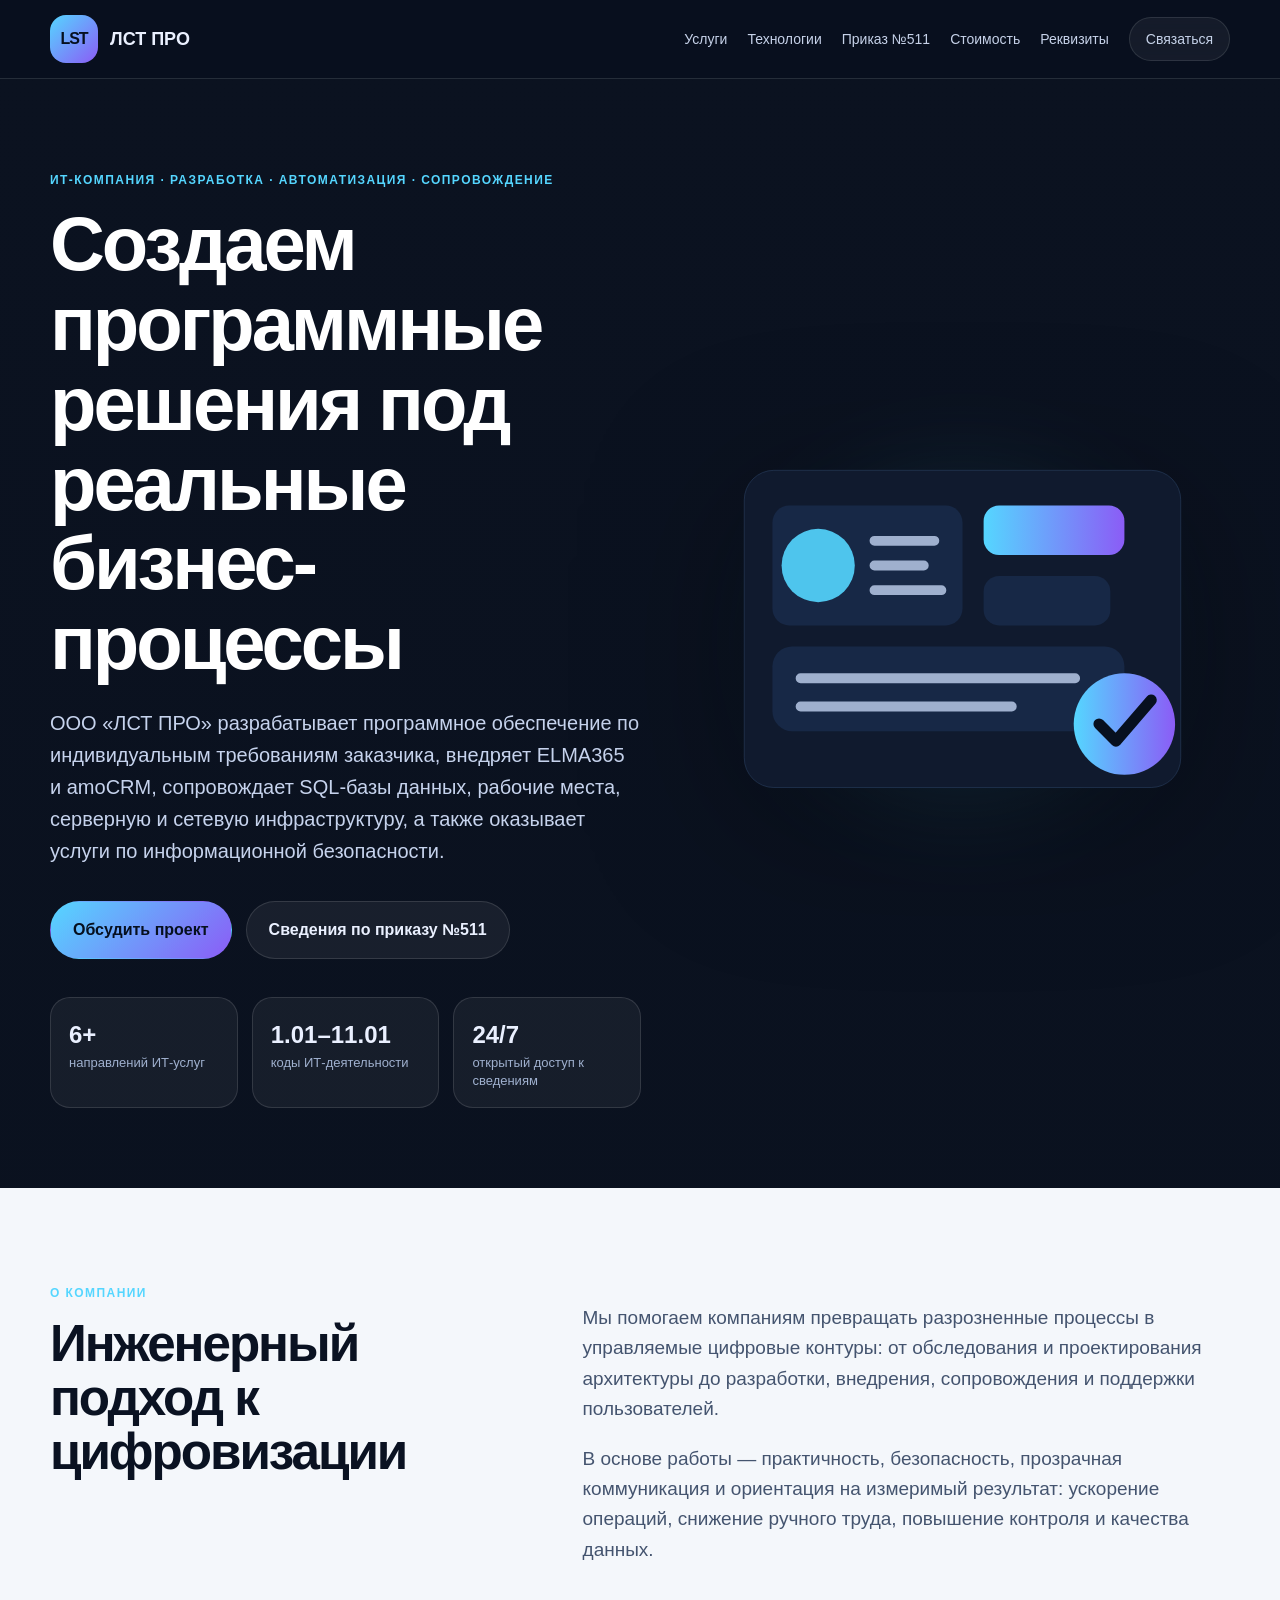
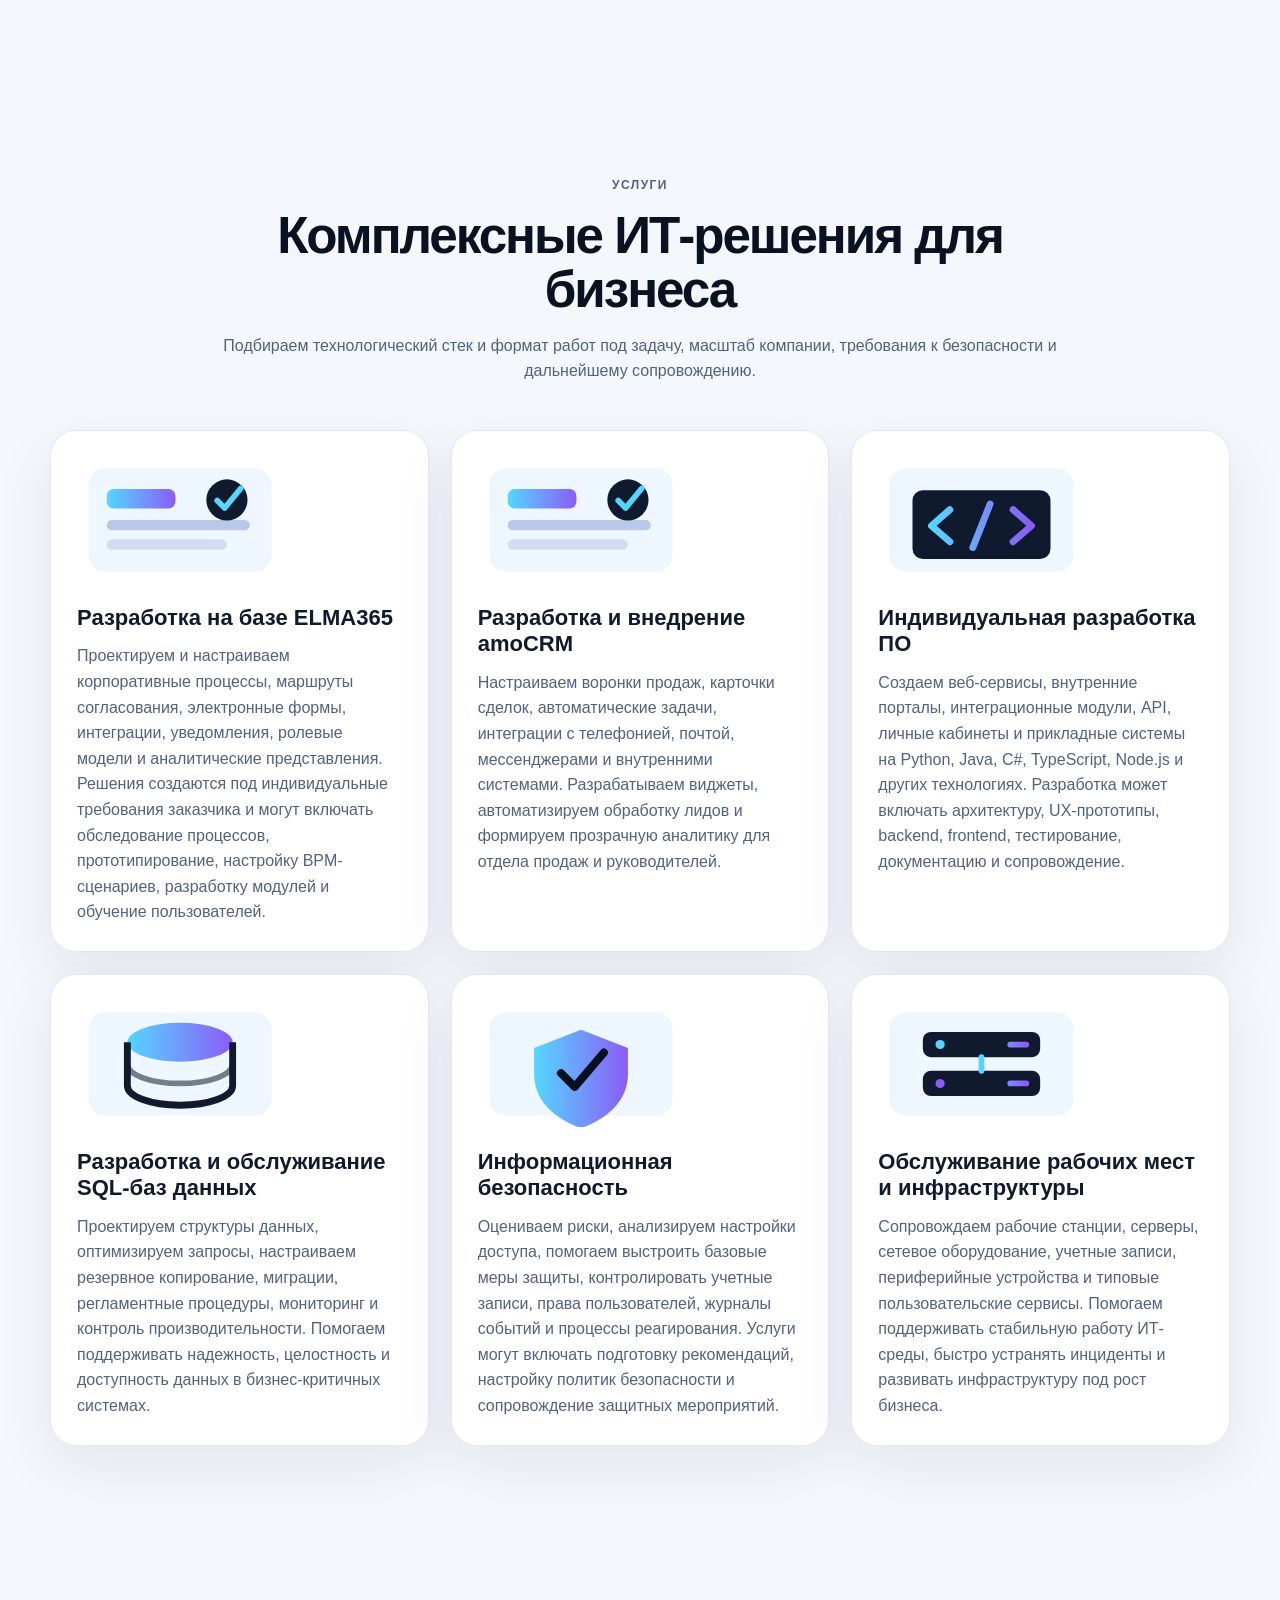
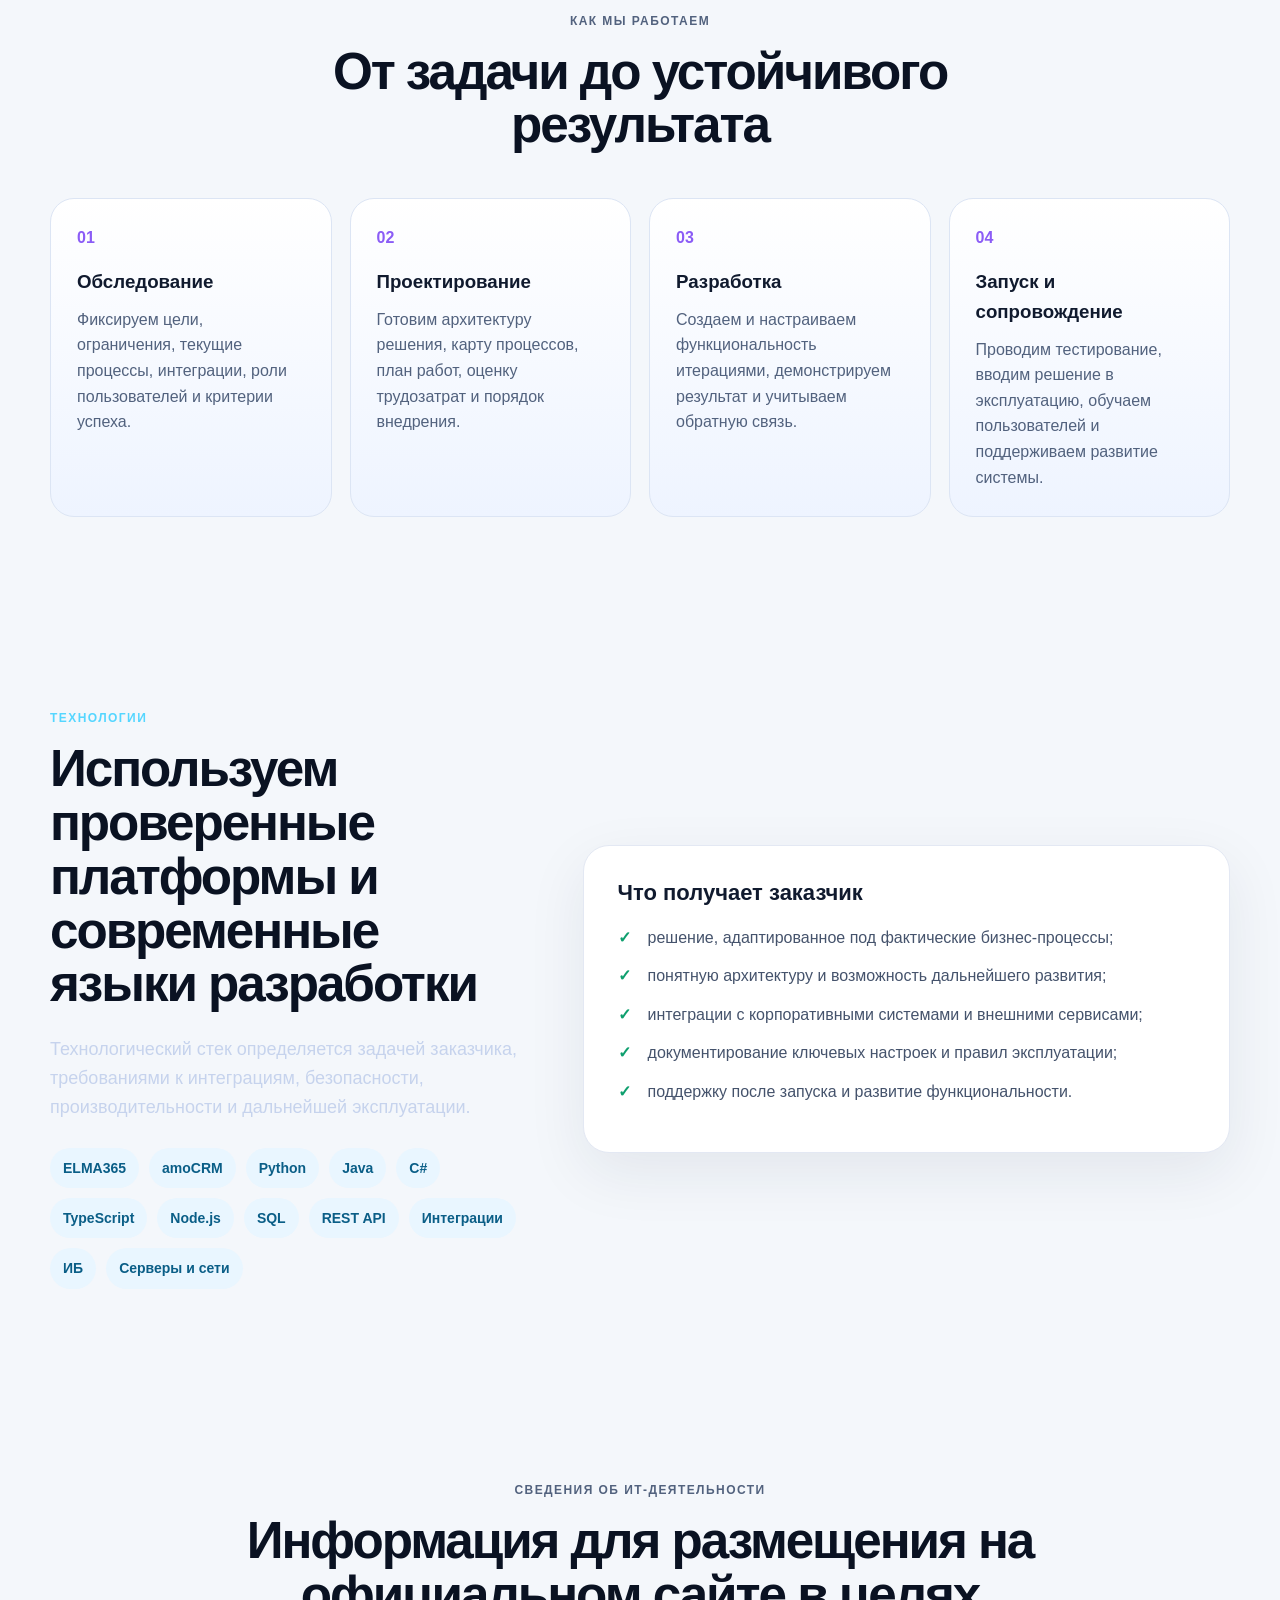
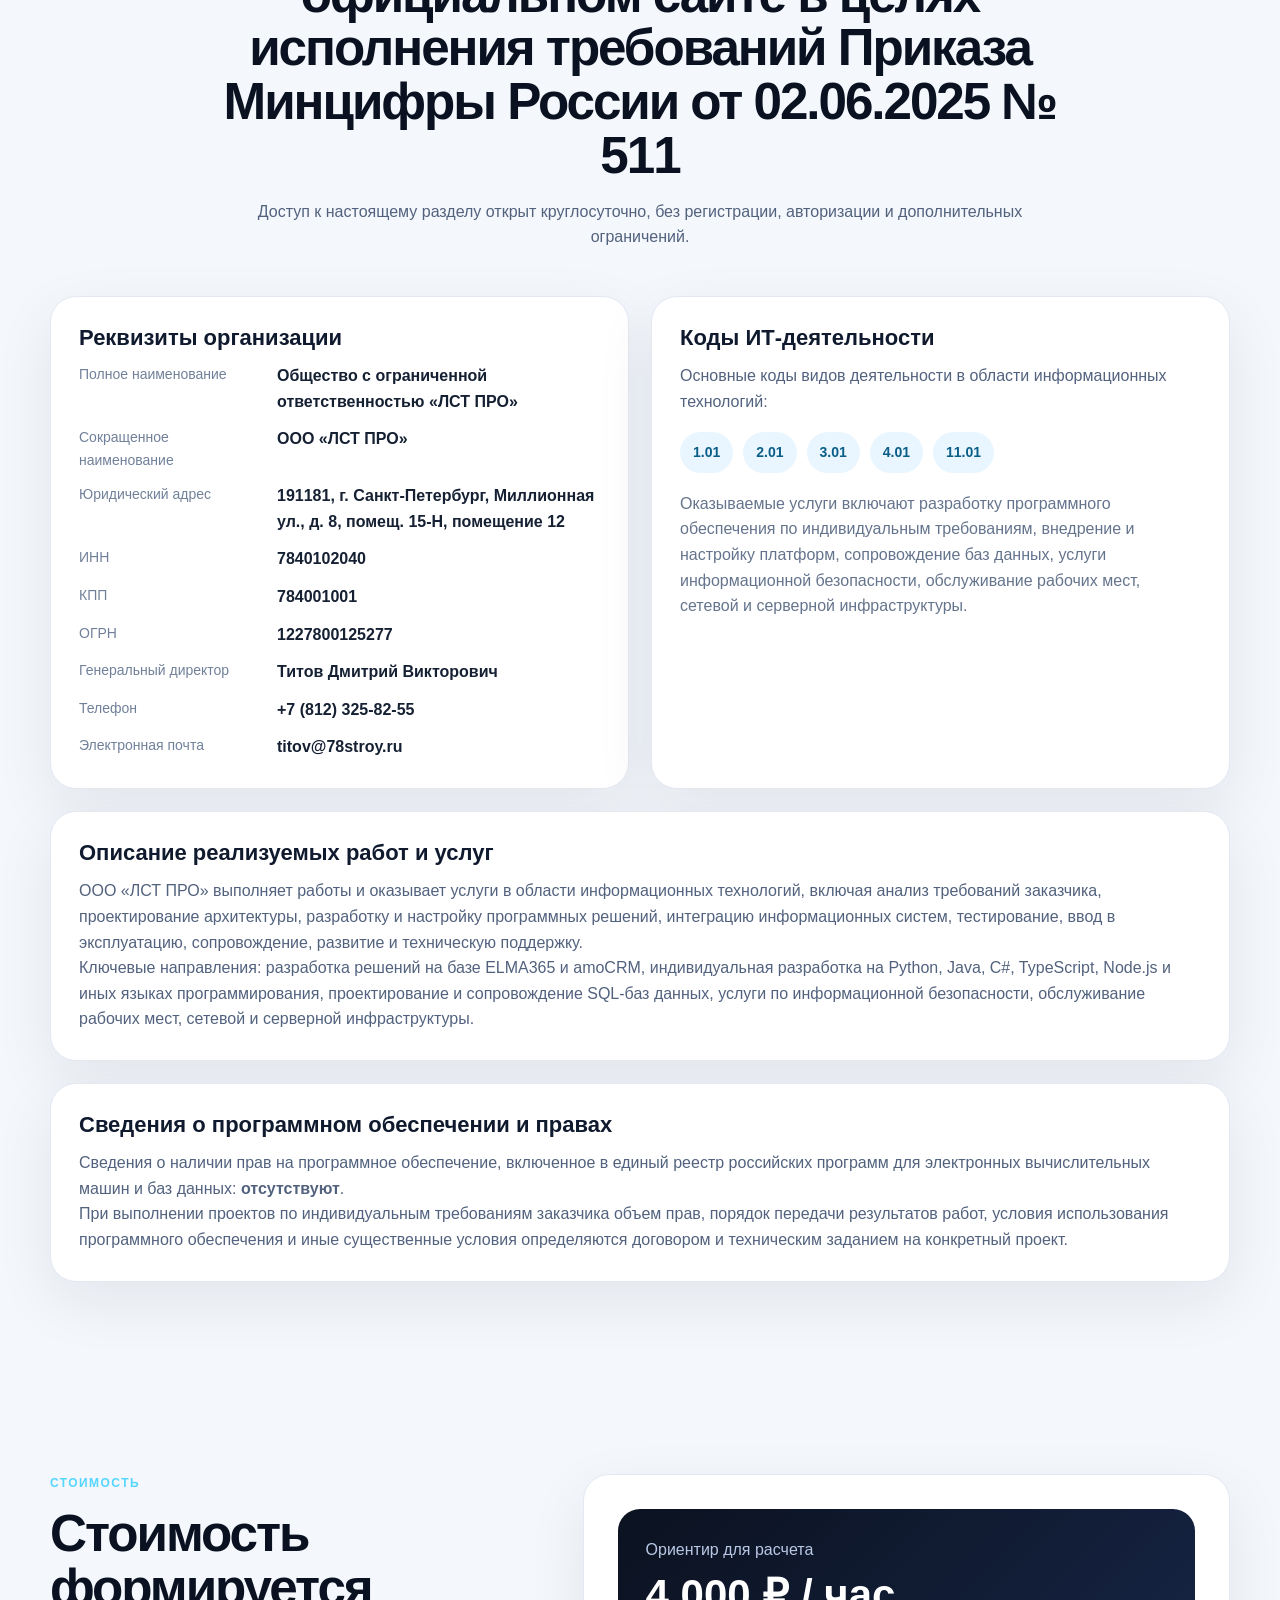
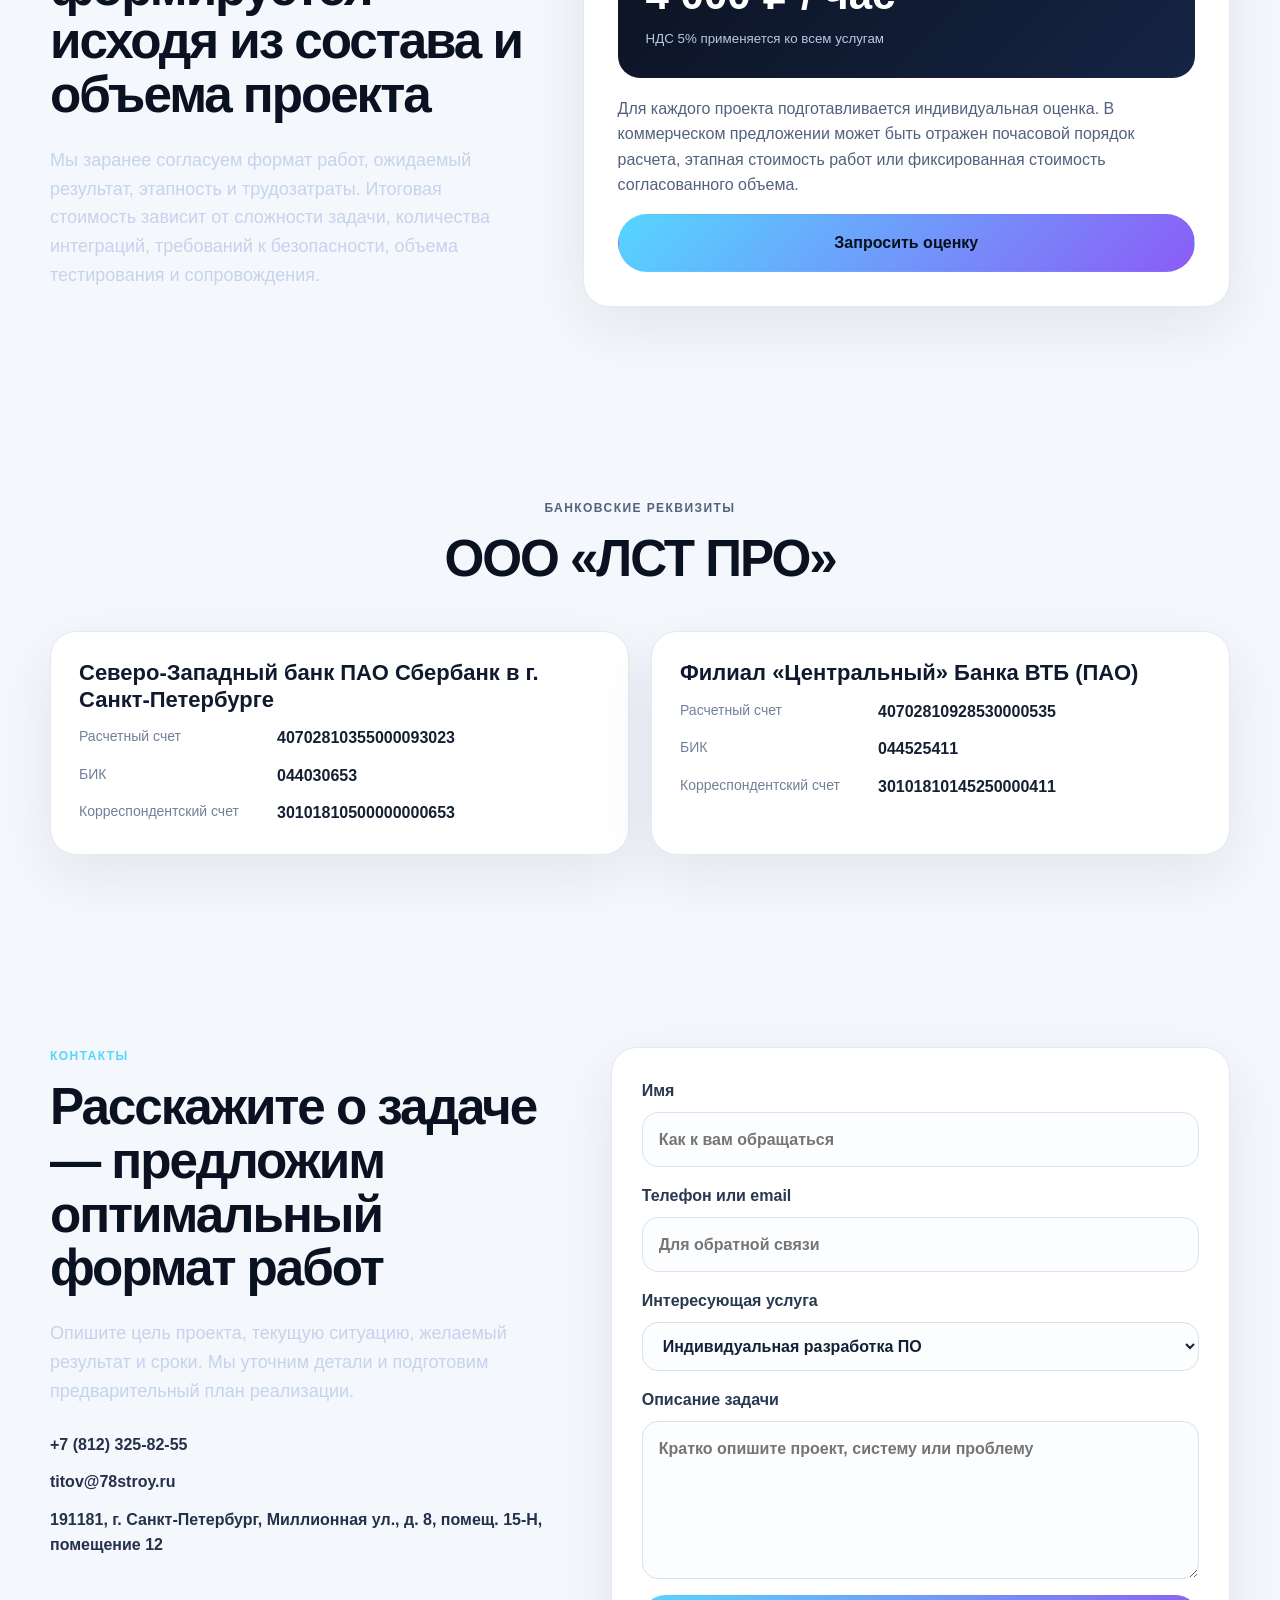
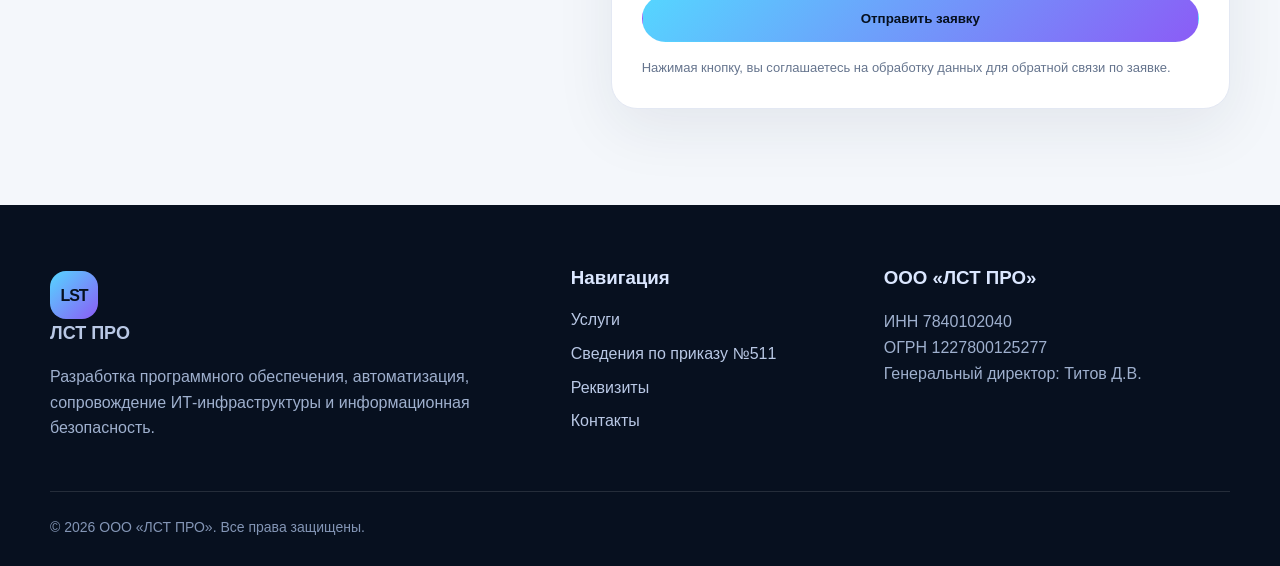
==== index.html @ defc1ff0 "Add files via upload" ====
<!doctype html>
<html lang="ru">
<head>
  <meta charset="utf-8" />
  <meta name="viewport" content="width=device-width, initial-scale=1" />
  <title>ООО «ЛСТ ПРО» — разработка ПО, ELMA365, amoCRM, SQL, ИБ и ИТ-инфраструктура</title>
  <meta name="description" content="ООО «ЛСТ ПРО»: разработка программного обеспечения по индивидуальным требованиям заказчика, внедрение ELMA365 и amoCRM, Python, Java, C#, TypeScript, Node.js, SQL, информационная безопасность, обслуживание рабочих мест и инфраструктуры." />
  <meta name="keywords" content="ЛСТ ПРО, разработка ПО, ELMA365, amoCRM, Python, Java, C#, TypeScript, Node.js, SQL, информационная безопасность, ИТ инфраструктура, Санкт-Петербург" />
  <meta property="og:title" content="ООО «ЛСТ ПРО» — ИТ-решения для бизнеса" />
  <meta property="og:description" content="Разрабатываем и сопровождаем программные решения, автоматизируем процессы и обеспечиваем надежную ИТ-инфраструктуру." />
  <meta property="og:type" content="website" />
  <meta name="theme-color" content="#0b1220" />
  <link rel="icon" href="assets/favicon.svg" type="image/svg+xml" />
  <link rel="stylesheet" href="style.css" />
</head>
<body>
  <header class="site-header" id="top">
    <div class="container nav-wrap">
      <a class="logo" href="#top" aria-label="ООО ЛСТ ПРО">
        <span class="logo-mark">LST</span>
        <span class="logo-text">ЛСТ ПРО</span>
      </a>
      <button class="menu-toggle" aria-label="Открыть меню" aria-expanded="false">☰</button>
      <nav class="nav" aria-label="Основная навигация">
        <a href="#services">Услуги</a>
        <a href="#technologies">Технологии</a>
        <a href="#compliance">Приказ №511</a>
        <a href="#price">Стоимость</a>
        <a href="#requisites">Реквизиты</a>
        <a class="nav-cta" href="#contact">Связаться</a>
      </nav>
    </div>
  </header>

  <main>
    <section class="hero section">
      <div class="container hero-grid">
        <div class="hero-content">
          <p class="eyebrow">ИТ-компания · разработка · автоматизация · сопровождение</p>
          <h1>Создаем программные решения под реальные бизнес-процессы</h1>
          <p class="lead">ООО «ЛСТ ПРО» разрабатывает программное обеспечение по индивидуальным требованиям заказчика, внедряет ELMA365 и amoCRM, сопровождает SQL-базы данных, рабочие места, серверную и сетевую инфраструктуру, а также оказывает услуги по информационной безопасности.</p>
          <div class="hero-actions">
            <a class="btn btn-primary" href="#contact">Обсудить проект</a>
            <a class="btn btn-secondary" href="#compliance">Сведения по приказу №511</a>
          </div>
          <div class="hero-stats" aria-label="Ключевые направления">
            <div><strong>6+</strong><span>направлений ИТ-услуг</span></div>
            <div><strong>1.01–11.01</strong><span>коды ИТ-деятельности</span></div>
            <div><strong>24/7</strong><span>открытый доступ к сведениям</span></div>
          </div>
        </div>
        <div class="hero-art" aria-hidden="true">
          <img src="assets/hero-it.svg" alt="" />
        </div>
      </div>
    </section>

    <section class="section intro">
      <div class="container split">
        <div>
          <p class="eyebrow">О компании</p>
          <h2>Инженерный подход к цифровизации</h2>
        </div>
        <div class="rich-text">
          <p>Мы помогаем компаниям превращать разрозненные процессы в управляемые цифровые контуры: от обследования и проектирования архитектуры до разработки, внедрения, сопровождения и поддержки пользователей.</p>
          <p>В основе работы — практичность, безопасность, прозрачная коммуникация и ориентация на измеримый результат: ускорение операций, снижение ручного труда, повышение контроля и качества данных.</p>
        </div>
      </div>
    </section>

    <section class="section services" id="services">
      <div class="container">
        <div class="section-head">
          <p class="eyebrow">Услуги</p>
          <h2>Комплексные ИТ-решения для бизнеса</h2>
          <p>Подбираем технологический стек и формат работ под задачу, масштаб компании, требования к безопасности и дальнейшему сопровождению.</p>
        </div>
        <div class="cards-grid">
          <article class="card service-card">
            <img src="assets/elma.svg" alt="Иллюстрация автоматизации бизнес-процессов" />
            <h3>Разработка на базе ELMA365</h3>
            <p>Проектируем и настраиваем корпоративные процессы, маршруты согласования, электронные формы, интеграции, уведомления, ролевые модели и аналитические представления. Решения создаются под индивидуальные требования заказчика и могут включать обследование процессов, прототипирование, настройку BPM-сценариев, разработку модулей и обучение пользователей.</p>
          </article>
          <article class="card service-card">
            <img src="assets/crm.svg" alt="Иллюстрация CRM и продаж" />
            <h3>Разработка и внедрение amoCRM</h3>
            <p>Настраиваем воронки продаж, карточки сделок, автоматические задачи, интеграции с телефонией, почтой, мессенджерами и внутренними системами. Разрабатываем виджеты, автоматизируем обработку лидов и формируем прозрачную аналитику для отдела продаж и руководителей.</p>
          </article>
          <article class="card service-card">
            <img src="assets/code.svg" alt="Иллюстрация разработки программного обеспечения" />
            <h3>Индивидуальная разработка ПО</h3>
            <p>Создаем веб-сервисы, внутренние порталы, интеграционные модули, API, личные кабинеты и прикладные системы на Python, Java, C#, TypeScript, Node.js и других технологиях. Разработка может включать архитектуру, UX-прототипы, backend, frontend, тестирование, документацию и сопровождение.</p>
          </article>
          <article class="card service-card">
            <img src="assets/database.svg" alt="Иллюстрация баз данных" />
            <h3>Разработка и обслуживание SQL-баз данных</h3>
            <p>Проектируем структуры данных, оптимизируем запросы, настраиваем резервное копирование, миграции, регламентные процедуры, мониторинг и контроль производительности. Помогаем поддерживать надежность, целостность и доступность данных в бизнес-критичных системах.</p>
          </article>
          <article class="card service-card">
            <img src="assets/security.svg" alt="Иллюстрация информационной безопасности" />
            <h3>Информационная безопасность</h3>
            <p>Оцениваем риски, анализируем настройки доступа, помогаем выстроить базовые меры защиты, контролировать учетные записи, права пользователей, журналы событий и процессы реагирования. Услуги могут включать подготовку рекомендаций, настройку политик безопасности и сопровождение защитных мероприятий.</p>
          </article>
          <article class="card service-card">
            <img src="assets/infrastructure.svg" alt="Иллюстрация ИТ-инфраструктуры" />
            <h3>Обслуживание рабочих мест и инфраструктуры</h3>
            <p>Сопровождаем рабочие станции, серверы, сетевое оборудование, учетные записи, периферийные устройства и типовые пользовательские сервисы. Помогаем поддерживать стабильную работу ИТ-среды, быстро устранять инциденты и развивать инфраструктуру под рост бизнеса.</p>
          </article>
        </div>
      </div>
    </section>

    <section class="section process">
      <div class="container">
        <div class="section-head narrow">
          <p class="eyebrow">Как мы работаем</p>
          <h2>От задачи до устойчивого результата</h2>
        </div>
        <div class="steps">
          <div class="step"><span>01</span><h3>Обследование</h3><p>Фиксируем цели, ограничения, текущие процессы, интеграции, роли пользователей и критерии успеха.</p></div>
          <div class="step"><span>02</span><h3>Проектирование</h3><p>Готовим архитектуру решения, карту процессов, план работ, оценку трудозатрат и порядок внедрения.</p></div>
          <div class="step"><span>03</span><h3>Разработка</h3><p>Создаем и настраиваем функциональность итерациями, демонстрируем результат и учитываем обратную связь.</p></div>
          <div class="step"><span>04</span><h3>Запуск и сопровождение</h3><p>Проводим тестирование, вводим решение в эксплуатацию, обучаем пользователей и поддерживаем развитие системы.</p></div>
        </div>
      </div>
    </section>

    <section class="section technologies" id="technologies">
      <div class="container split align-center">
        <div>
          <p class="eyebrow">Технологии</p>
          <h2>Используем проверенные платформы и современные языки разработки</h2>
          <p class="lead small">Технологический стек определяется задачей заказчика, требованиями к интеграциям, безопасности, производительности и дальнейшей эксплуатации.</p>
          <div class="tags">
            <span>ELMA365</span><span>amoCRM</span><span>Python</span><span>Java</span><span>C#</span><span>TypeScript</span><span>Node.js</span><span>SQL</span><span>REST API</span><span>Интеграции</span><span>ИБ</span><span>Серверы и сети</span>
          </div>
        </div>
        <div class="panel">
          <h3>Что получает заказчик</h3>
          <ul class="check-list">
            <li>решение, адаптированное под фактические бизнес-процессы;</li>
            <li>понятную архитектуру и возможность дальнейшего развития;</li>
            <li>интеграции с корпоративными системами и внешними сервисами;</li>
            <li>документирование ключевых настроек и правил эксплуатации;</li>
            <li>поддержку после запуска и развитие функциональности.</li>
          </ul>
        </div>
      </div>
    </section>

    <section class="section compliance" id="compliance">
      <div class="container">
        <div class="section-head">
          <p class="eyebrow">Сведения об ИТ-деятельности</p>
          <h2>Информация для размещения на официальном сайте в целях исполнения требований Приказа Минцифры России от 02.06.2025 № 511</h2>
          <p>Доступ к настоящему разделу открыт круглосуточно, без регистрации, авторизации и дополнительных ограничений.</p>
        </div>
        <div class="compliance-grid">
          <div class="info-card">
            <h3>Реквизиты организации</h3>
            <dl>
              <dt>Полное наименование</dt><dd>Общество с ограниченной ответственностью «ЛСТ ПРО»</dd>
              <dt>Сокращенное наименование</dt><dd>ООО «ЛСТ ПРО»</dd>
              <dt>Юридический адрес</dt><dd>191181, г. Санкт-Петербург, Миллионная ул., д. 8, помещ. 15-Н, помещение 12</dd>
              <dt>ИНН</dt><dd>7840102040</dd>
              <dt>КПП</dt><dd>784001001</dd>
              <dt>ОГРН</dt><dd>1227800125277</dd>
              <dt>Генеральный директор</dt><dd>Титов Дмитрий Викторович</dd>
              <dt>Телефон</dt><dd><a href="tel:+78123258255">+7 (812) 325-82-55</a></dd>
              <dt>Электронная почта</dt><dd><a href="mailto:titov@78stroy.ru">titov@78stroy.ru</a></dd>
            </dl>
          </div>
          <div class="info-card">
            <h3>Коды ИТ-деятельности</h3>
            <p>Основные коды видов деятельности в области информационных технологий:</p>
            <div class="code-list">
              <span>1.01</span><span>2.01</span><span>3.01</span><span>4.01</span><span>11.01</span>
            </div>
            <p class="muted">Оказываемые услуги включают разработку программного обеспечения по индивидуальным требованиям, внедрение и настройку платформ, сопровождение баз данных, услуги информационной безопасности, обслуживание рабочих мест, сетевой и серверной инфраструктуры.</p>
          </div>
          <div class="info-card wide">
            <h3>Описание реализуемых работ и услуг</h3>
            <p>ООО «ЛСТ ПРО» выполняет работы и оказывает услуги в области информационных технологий, включая анализ требований заказчика, проектирование архитектуры, разработку и настройку программных решений, интеграцию информационных систем, тестирование, ввод в эксплуатацию, сопровождение, развитие и техническую поддержку.</p>
            <p>Ключевые направления: разработка решений на базе ELMA365 и amoCRM, индивидуальная разработка на Python, Java, C#, TypeScript, Node.js и иных языках программирования, проектирование и сопровождение SQL-баз данных, услуги по информационной безопасности, обслуживание рабочих мест, сетевой и серверной инфраструктуры.</p>
          </div>
          <div class="info-card wide">
            <h3>Сведения о программном обеспечении и правах</h3>
            <p>Сведения о наличии прав на программное обеспечение, включенное в единый реестр российских программ для электронных вычислительных машин и баз данных: <strong>отсутствуют</strong>.</p>
            <p>При выполнении проектов по индивидуальным требованиям заказчика объем прав, порядок передачи результатов работ, условия использования программного обеспечения и иные существенные условия определяются договором и техническим заданием на конкретный проект.</p>
          </div>
        </div>
      </div>
    </section>

    <section class="section price" id="price">
      <div class="container split align-start">
        <div>
          <p class="eyebrow">Стоимость</p>
          <h2>Стоимость формируется исходя из состава и объема проекта</h2>
          <p class="lead small">Мы заранее согласуем формат работ, ожидаемый результат, этапность и трудозатраты. Итоговая стоимость зависит от сложности задачи, количества интеграций, требований к безопасности, объема тестирования и сопровождения.</p>
        </div>
        <div class="price-card">
          <div class="price-main">
            <span>Ориентир для расчета</span>
            <strong>4 000 ₽ / час</strong>
            <small>НДС 5% применяется ко всем услугам</small>
          </div>
          <p>Для каждого проекта подготавливается индивидуальная оценка. В коммерческом предложении может быть отражен почасовой порядок расчета, этапная стоимость работ или фиксированная стоимость согласованного объема.</p>
          <a class="btn btn-primary full" href="#contact">Запросить оценку</a>
        </div>
      </div>
    </section>

    <section class="section requisites" id="requisites">
      <div class="container">
        <div class="section-head narrow">
          <p class="eyebrow">Банковские реквизиты</p>
          <h2>ООО «ЛСТ ПРО»</h2>
        </div>
        <div class="bank-grid">
          <article class="bank-card">
            <h3>Северо-Западный банк ПАО Сбербанк в г. Санкт-Петербурге</h3>
            <dl>
              <dt>Расчетный счет</dt><dd>40702810355000093023</dd>
              <dt>БИК</dt><dd>044030653</dd>
              <dt>Корреспондентский счет</dt><dd>30101810500000000653</dd>
            </dl>
          </article>
          <article class="bank-card">
            <h3>Филиал «Центральный» Банка ВТБ (ПАО)</h3>
            <dl>
              <dt>Расчетный счет</dt><dd>40702810928530000535</dd>
              <dt>БИК</dt><dd>044525411</dd>
              <dt>Корреспондентский счет</dt><dd>30101810145250000411</dd>
            </dl>
          </article>
        </div>
      </div>
    </section>

    <section class="section contact" id="contact">
      <div class="container contact-grid">
        <div>
          <p class="eyebrow">Контакты</p>
          <h2>Расскажите о задаче — предложим оптимальный формат работ</h2>
          <p class="lead small">Опишите цель проекта, текущую ситуацию, желаемый результат и сроки. Мы уточним детали и подготовим предварительный план реализации.</p>
          <div class="contact-list">
            <a href="tel:+78123258255">+7 (812) 325-82-55</a>
            <a href="mailto:titov@78stroy.ru">titov@78stroy.ru</a>
            <span>191181, г. Санкт-Петербург, Миллионная ул., д. 8, помещ. 15-Н, помещение 12</span>
          </div>
        </div>
        <form class="contact-form" name="request" method="POST" data-netlify="true" netlify-honeypot="bot-field">
          <input type="hidden" name="form-name" value="request" />
          <p class="hidden"><label>Не заполняйте это поле: <input name="bot-field" /></label></p>
          <label>Имя<input name="name" type="text" placeholder="Как к вам обращаться" required /></label>
          <label>Телефон или email<input name="contact" type="text" placeholder="Для обратной связи" required /></label>
          <label>Интересующая услуга<select name="service"><option>Индивидуальная разработка ПО</option><option>ELMA365</option><option>amoCRM</option><option>SQL-базы данных</option><option>Информационная безопасность</option><option>ИТ-инфраструктура</option></select></label>
          <label>Описание задачи<textarea name="message" rows="5" placeholder="Кратко опишите проект, систему или проблему"></textarea></label>
          <button class="btn btn-primary full" type="submit">Отправить заявку</button>
          <p class="form-note">Нажимая кнопку, вы соглашаетесь на обработку данных для обратной связи по заявке.</p>
        </form>
      </div>
    </section>
  </main>

  <footer class="footer">
    <div class="container footer-grid">
      <div>
        <a class="logo footer-logo" href="#top"><span class="logo-mark">LST</span><span class="logo-text">ЛСТ ПРО</span></a>
        <p>Разработка программного обеспечения, автоматизация, сопровождение ИТ-инфраструктуры и информационная безопасность.</p>
      </div>
      <div>
        <h3>Навигация</h3>
        <a href="#services">Услуги</a>
        <a href="#compliance">Сведения по приказу №511</a>
        <a href="#requisites">Реквизиты</a>
        <a href="#contact">Контакты</a>
      </div>
      <div>
        <h3>ООО «ЛСТ ПРО»</h3>
        <p>ИНН 7840102040<br>ОГРН 1227800125277<br>Генеральный директор: Титов Д.В.</p>
      </div>
    </div>
    <div class="container copyright">© <span id="year"></span> ООО «ЛСТ ПРО». Все права защищены.</div>
  </footer>

  <script src="script.js"></script>
</body>
</html>
---- style.css ----
:root{--bg:#0b1220;--bg2:#101a2e;--card:#111d33;--text:#eaf0ff;--muted:#9fb0ce;--brand:#55d6ff;--brand2:#8b5cf6;--line:rgba(255,255,255,.12);--white:#fff;--dark:#07101f;--shadow:0 24px 70px rgba(0,0,0,.28);--radius:26px}*{box-sizing:border-box}html{scroll-behavior:smooth}body{margin:0;font-family:Inter,Arial,Helvetica,sans-serif;background:linear-gradient(180deg,var(--bg),#08101d 60%,#f4f7fb 60%);color:var(--text);line-height:1.6}a{color:inherit;text-decoration:none}img{max-width:100%;display:block}.container{width:min(1180px,calc(100% - 40px));margin:0 auto}.site-header{position:sticky;top:0;z-index:20;background:rgba(8,16,31,.8);backdrop-filter:blur(18px);border-bottom:1px solid var(--line)}.nav-wrap{height:78px;display:flex;align-items:center;justify-content:space-between;gap:24px}.logo{display:inline-flex;align-items:center;gap:12px;font-weight:800}.logo-mark{display:grid;place-items:center;width:48px;height:48px;border-radius:16px;background:linear-gradient(135deg,var(--brand),var(--brand2));color:#06101f;letter-spacing:-1px}.logo-text{font-size:18px}.nav{display:flex;align-items:center;gap:20px;color:#dbe7ff;font-size:14px}.nav a{opacity:.9}.nav a:hover{opacity:1;color:var(--brand)}.nav-cta{padding:10px 16px;border:1px solid var(--line);border-radius:999px;background:rgba(255,255,255,.06)}.menu-toggle{display:none;background:none;border:0;color:white;font-size:28px}.section{padding:96px 0}.hero{padding:92px 0 80px;overflow:hidden}.hero-grid{display:grid;grid-template-columns:1.05fr .95fr;gap:54px;align-items:center}.eyebrow{margin:0 0 14px;color:var(--brand);font-weight:800;text-transform:uppercase;letter-spacing:.12em;font-size:12px}.hero h1,.section h2{margin:0;color:var(--white);line-height:1.05;letter-spacing:-.04em}.hero h1{font-size:clamp(42px,6vw,76px)}.section h2{font-size:clamp(32px,4vw,52px)}.lead{font-size:20px;color:#c6d3ed;margin:24px 0 0}.lead.small{font-size:18px}.hero-actions{display:flex;flex-wrap:wrap;gap:14px;margin-top:34px}.btn{display:inline-flex;align-items:center;justify-content:center;padding:15px 22px;border-radius:999px;font-weight:800;border:1px solid transparent;transition:.2s}.btn-primary{background:linear-gradient(135deg,var(--brand),var(--brand2));color:#06101f}.btn-primary:hover{transform:translateY(-2px);box-shadow:0 16px 36px rgba(85,214,255,.22)}.btn-secondary{border-color:var(--line);background:rgba(255,255,255,.06)}.full{width:100%}.hero-stats{display:grid;grid-template-columns:repeat(3,1fr);gap:14px;margin-top:38px}.hero-stats div{padding:18px;border:1px solid var(--line);border-radius:20px;background:rgba(255,255,255,.05)}.hero-stats strong{display:block;font-size:24px}.hero-stats span{display:block;font-size:13px;color:var(--muted);line-height:1.35}.hero-art{position:relative}.hero-art:before{content:"";position:absolute;inset:8%;background:radial-gradient(circle,var(--brand),transparent 64%);filter:blur(60px);opacity:.35}.hero-art img{position:relative;filter:drop-shadow(0 28px 80px rgba(0,0,0,.35))}.intro,.services,.process,.technologies,.compliance,.price,.requisites,.contact{background:#f4f7fb;color:#152033}.intro h2,.services h2,.process h2,.technologies h2,.compliance h2,.price h2,.requisites h2,.contact h2{color:#0a1222}.split{display:grid;grid-template-columns:.85fr 1.15fr;gap:54px}.rich-text{font-size:19px;color:#44546f}.section-head{max-width:860px;margin:0 auto 46px;text-align:center}.section-head p{color:#52627e}.section-head.narrow{max-width:720px}.cards-grid{display:grid;grid-template-columns:repeat(3,1fr);gap:22px}.card,.panel,.price-card,.info-card,.bank-card,.contact-form{background:white;border:1px solid #e3e8f3;border-radius:var(--radius);box-shadow:0 20px 60px rgba(26,42,68,.08)}.service-card{padding:26px}.service-card img{height:126px;margin-bottom:22px}.service-card h3,.panel h3,.info-card h3,.bank-card h3{margin:0 0 12px;color:#101a2e;font-size:22px;line-height:1.2}.service-card p,.panel p,.info-card p,.bank-card p{color:#52627e;margin:0}.process{padding-top:70px}.steps{display:grid;grid-template-columns:repeat(4,1fr);gap:18px}.step{padding:26px;border-radius:24px;background:linear-gradient(180deg,#fff,#eef4ff);border:1px solid #dce5f4}.step span{display:inline-flex;color:var(--brand2);font-weight:900;margin-bottom:16px}.step h3{margin:0 0 10px;color:#101a2e}.step p{margin:0;color:#52627e}.align-center{align-items:center}.align-start{align-items:start}.tags{display:flex;flex-wrap:wrap;gap:10px;margin-top:26px}.tags span,.code-list span{padding:9px 13px;border-radius:999px;background:#e9f6ff;color:#0a5e87;font-weight:800;font-size:14px}.panel{padding:34px}.check-list{padding:0;margin:18px 0 0;list-style:none;color:#45536c}.check-list li{position:relative;padding-left:30px;margin:13px 0}.check-list li:before{content:"✓";position:absolute;left:0;top:0;color:#0e9f6e;font-weight:900}.compliance-grid{display:grid;grid-template-columns:1fr 1fr;gap:22px}.info-card{padding:28px}.info-card.wide{grid-column:span 2}.info-card dl,.bank-card dl{margin:0;display:grid;grid-template-columns:180px 1fr;gap:12px 18px}.info-card dt,.bank-card dt{color:#71809a;font-size:14px}.info-card dd,.bank-card dd{margin:0;color:#152033;font-weight:700}.code-list{display:flex;flex-wrap:wrap;gap:10px;margin:18px 0}.muted{color:#65748d!important}.price-card{padding:34px}.price-main{padding:28px;border-radius:22px;background:linear-gradient(135deg,#0b1220,#162444);color:white;margin-bottom:18px}.price-main span,.price-main small{display:block;color:#b9c8e5}.price-main strong{display:block;font-size:42px;line-height:1;margin:12px 0}.price-card p{color:#52627e}.bank-grid{display:grid;grid-template-columns:1fr 1fr;gap:22px}.bank-card{padding:28px}.contact-grid{display:grid;grid-template-columns:.9fr 1.1fr;gap:54px;align-items:start}.contact-list{display:grid;gap:12px;margin-top:26px;color:#23314b;font-weight:800}.contact-form{padding:30px;display:grid;gap:16px}.contact-form label{display:grid;gap:8px;color:#273850;font-weight:800}.contact-form input,.contact-form select,.contact-form textarea{width:100%;border:1px solid #d9e2ef;border-radius:16px;padding:14px 16px;font:inherit;color:#132037;background:#fbfdff}.form-note{font-size:13px;color:#66758e;margin:0}.hidden{display:none}.footer{background:#07101f;color:#dbe7ff;padding:58px 0 28px}.footer-grid{display:grid;grid-template-columns:1.4fr .8fr 1fr;gap:36px;border-bottom:1px solid var(--line);padding-bottom:34px}.footer h3{margin:0 0 14px}.footer a{display:block;color:#b9c8e5;margin:8px 0}.footer p{color:#9fb0ce}.copyright{padding-top:24px;color:#8395b5;font-size:14px}@media(max-width:980px){.menu-toggle{display:block}.nav{position:absolute;top:78px;left:20px;right:20px;display:none;flex-direction:column;align-items:stretch;background:#0d1729;border:1px solid var(--line);border-radius:22px;padding:18px}.nav.open{display:flex}.hero-grid,.split,.contact-grid{grid-template-columns:1fr}.cards-grid{grid-template-columns:1fr 1fr}.steps{grid-template-columns:1fr 1fr}.hero-stats{grid-template-columns:1fr}.footer-grid,.bank-grid,.compliance-grid{grid-template-columns:1fr}.info-card.wide{grid-column:auto}.info-card dl,.bank-card dl{grid-template-columns:1fr}.section{padding:70px 0}}@media(max-width:640px){.container{width:min(100% - 28px,1180px)}.cards-grid,.steps{grid-template-columns:1fr}.hero{padding-top:66px}.hero h1{font-size:38px}.lead{font-size:17px}.section h2{font-size:31px}.service-card img{height:100px}.price-main strong{font-size:34px}}
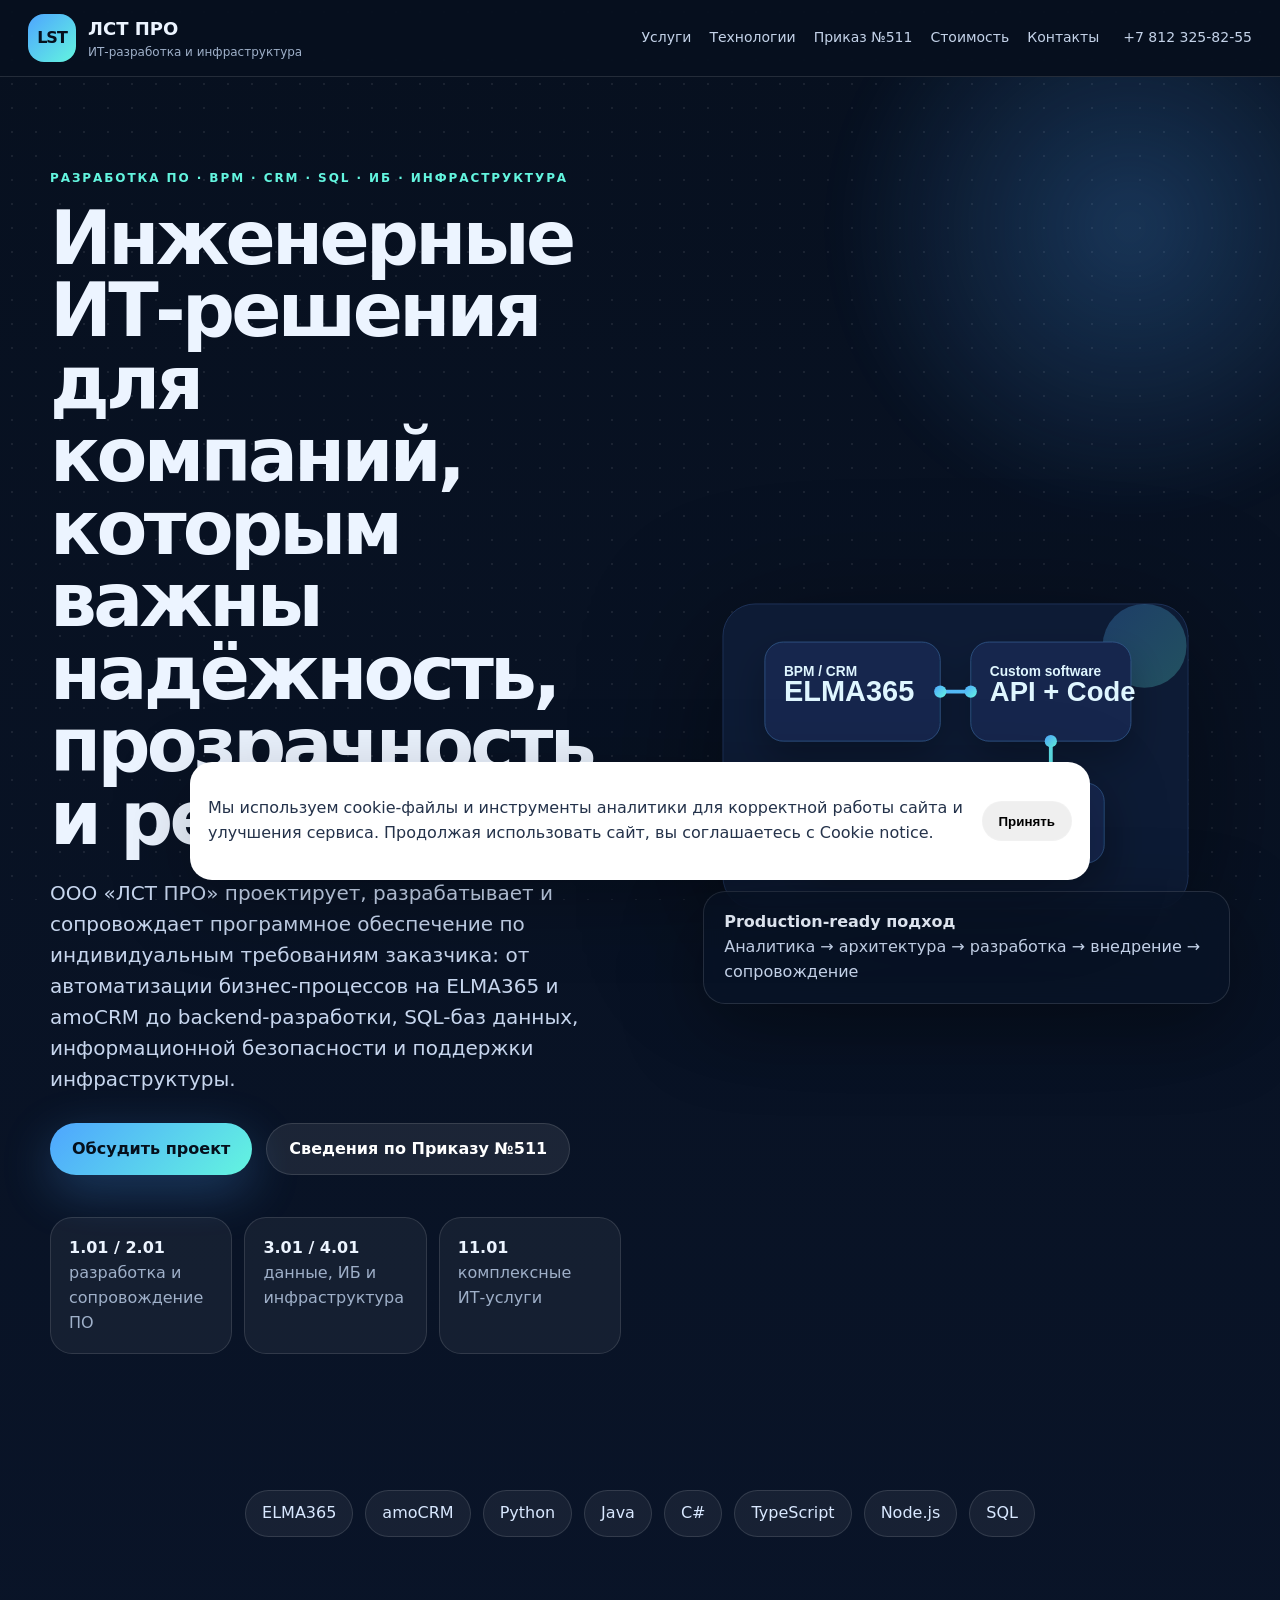
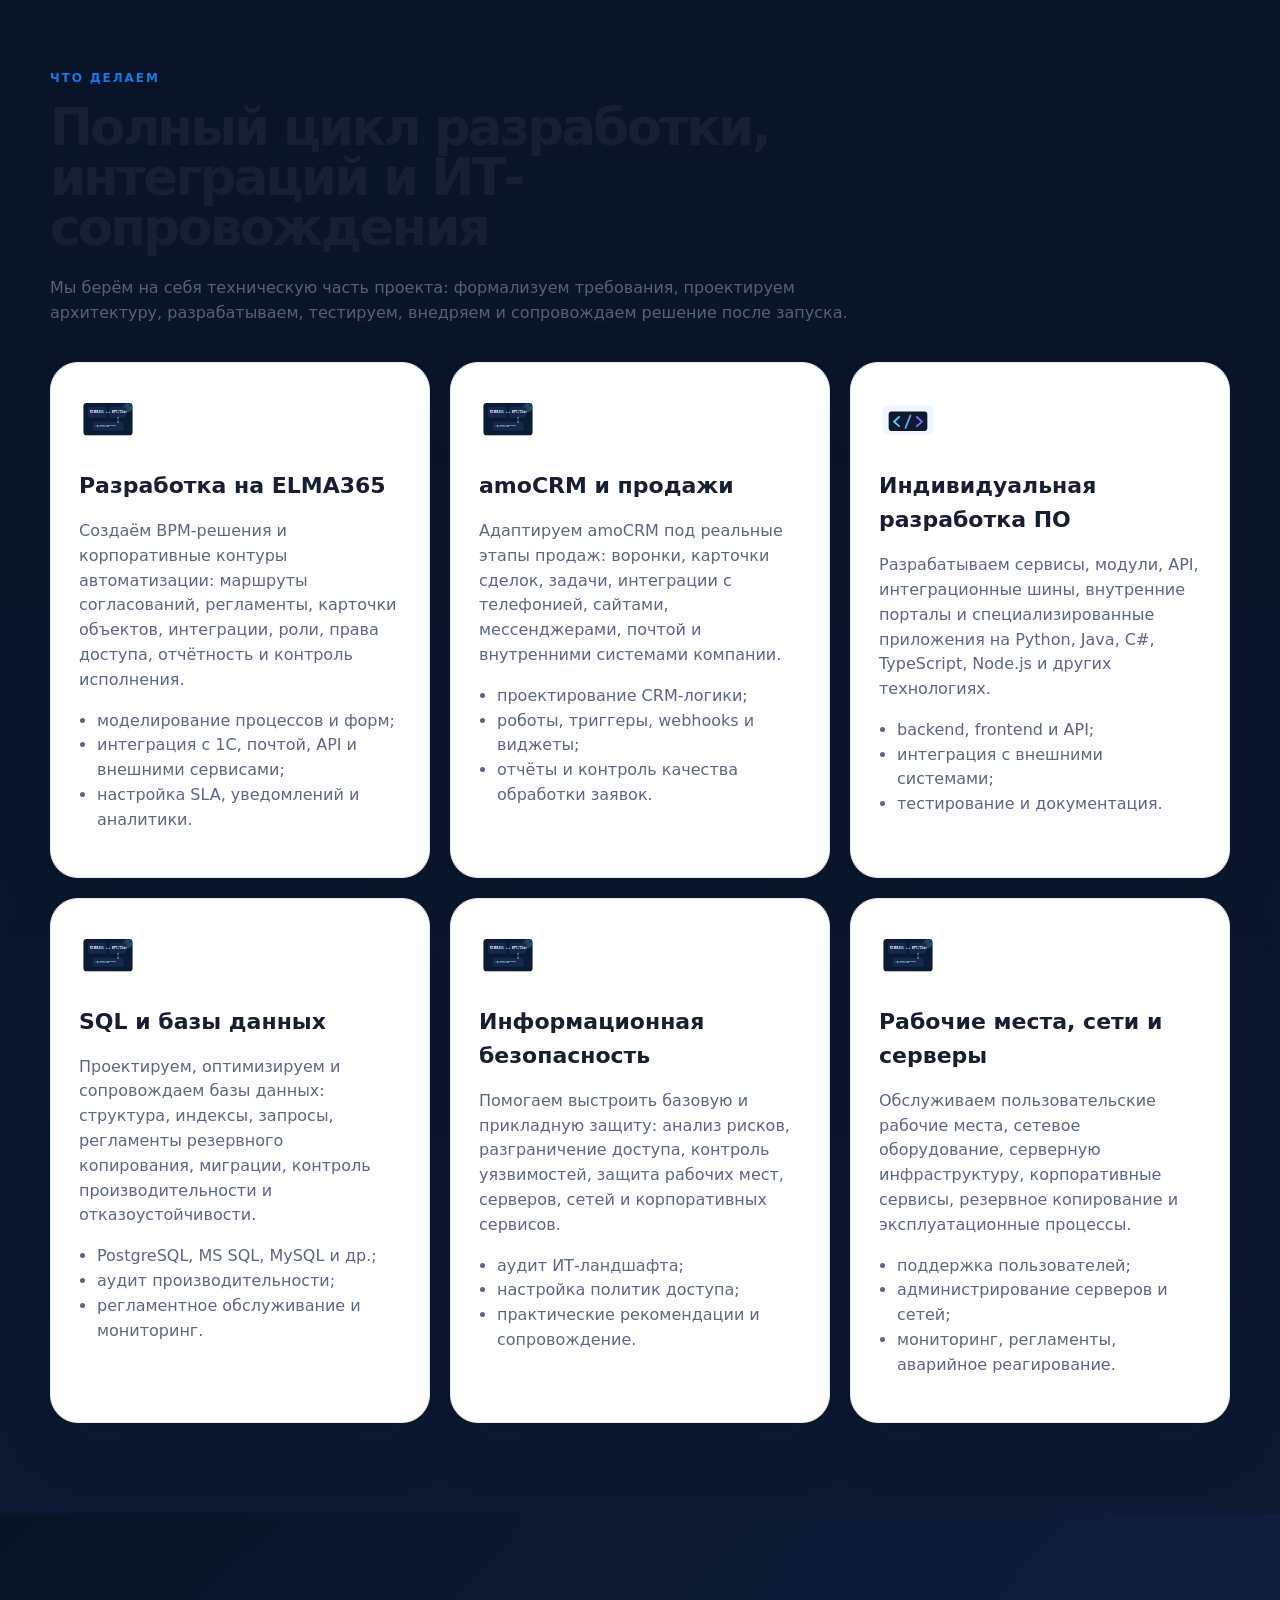
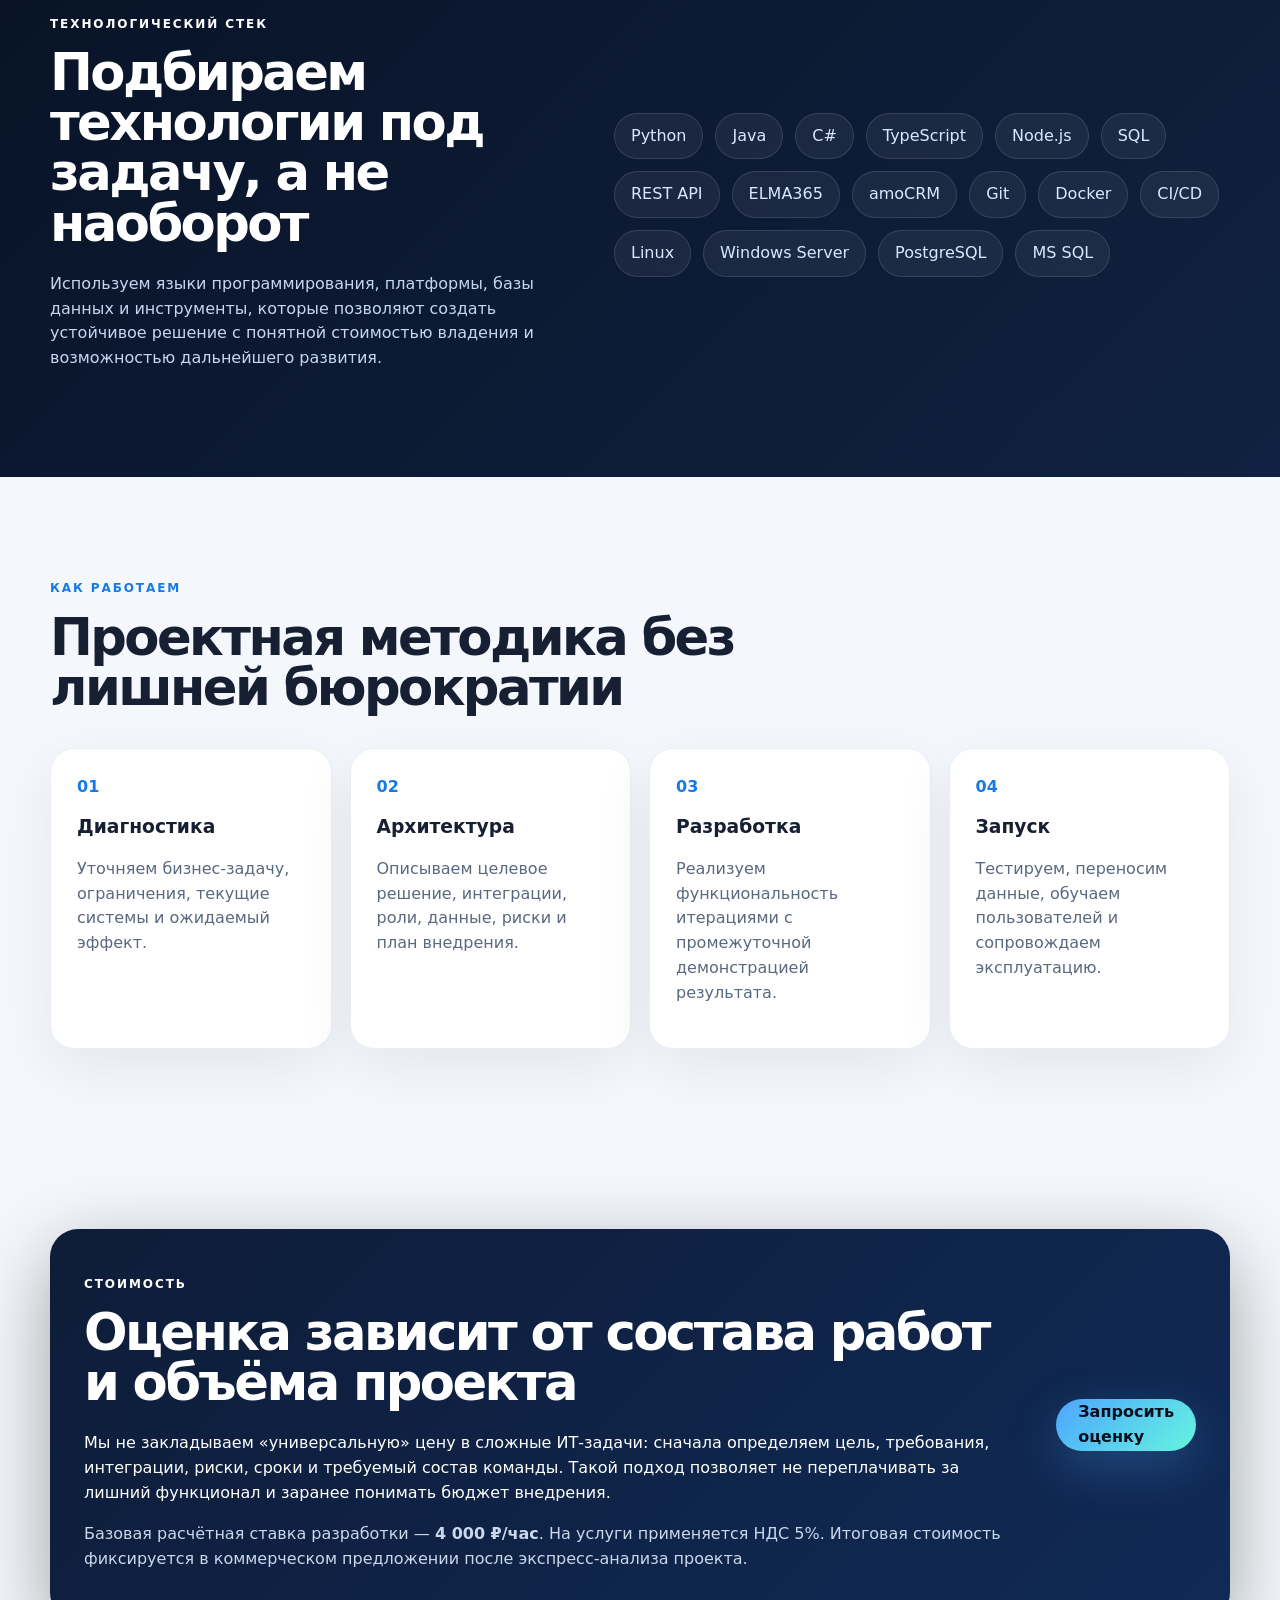
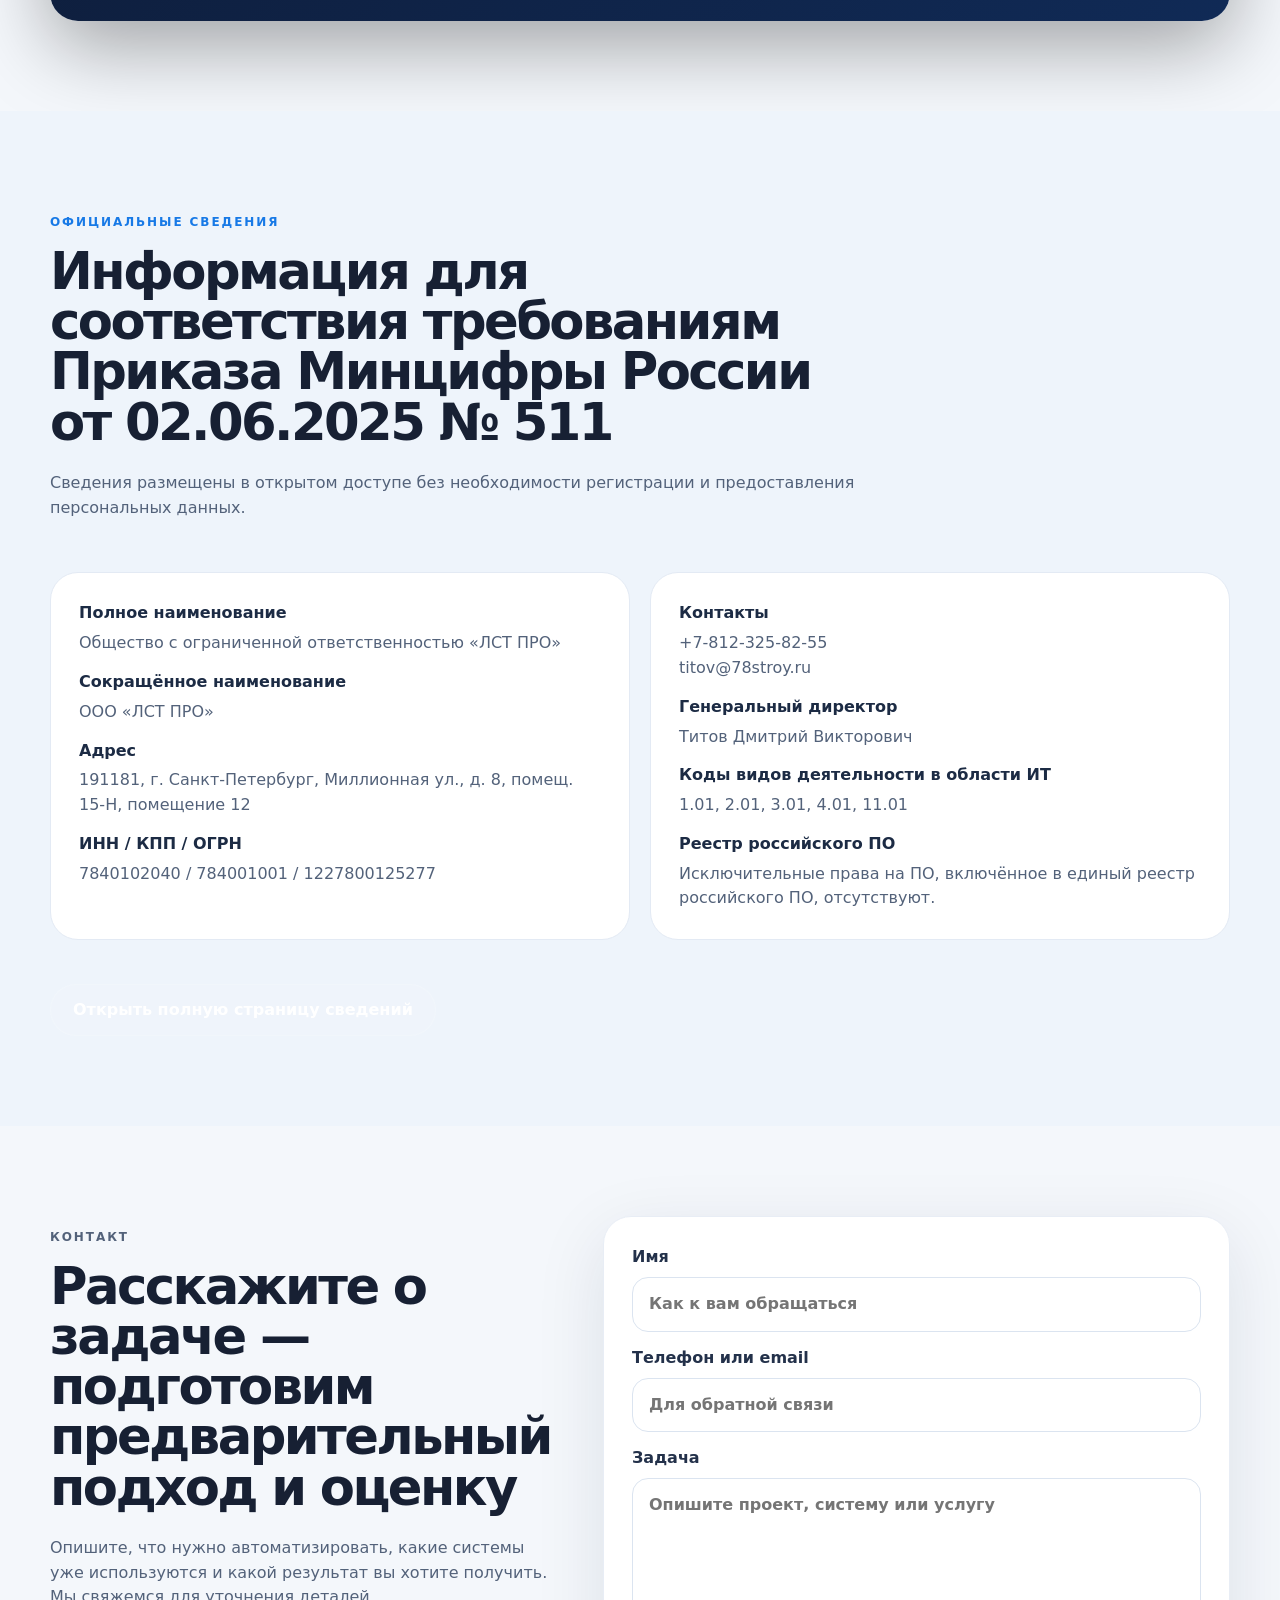
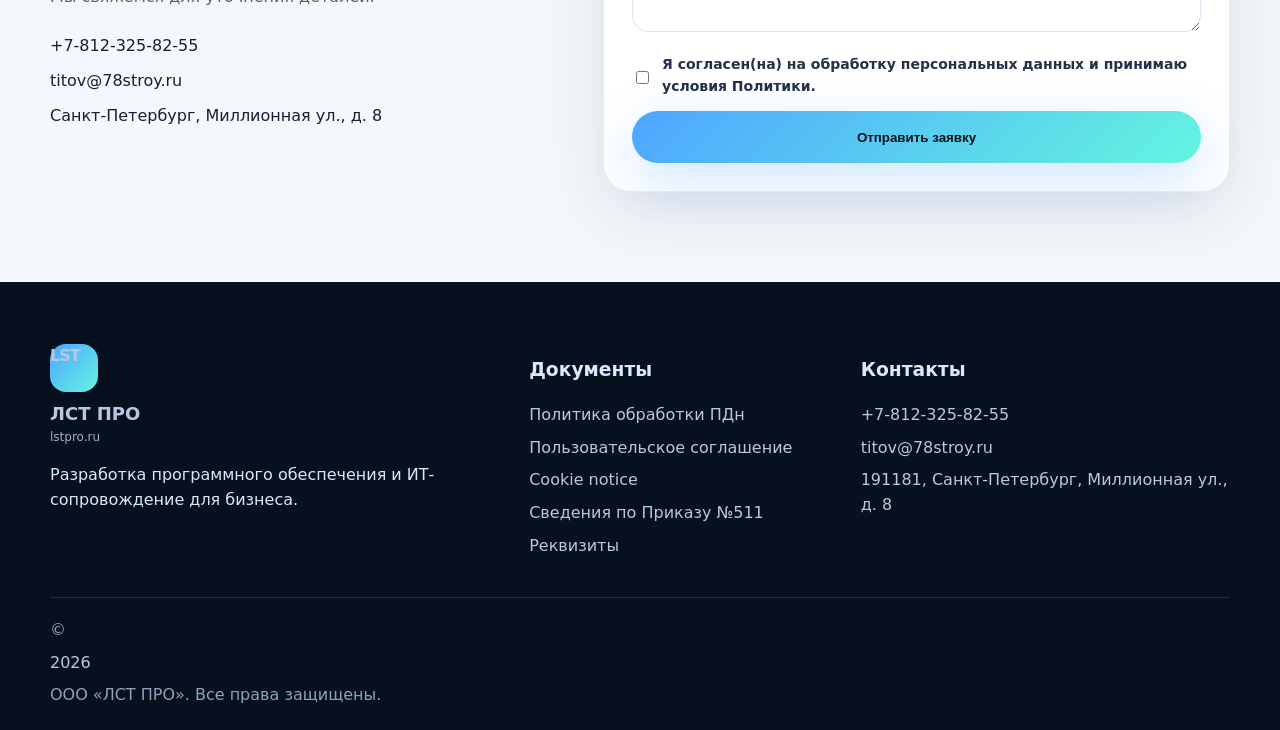
==== commit 376ba137: "Add files via upload" ====
--- a/index.html
+++ b/index.html
@@ -1,290 +1,112 @@
 <!doctype html>
 <html lang="ru">
 <head>
-  <meta charset="utf-8" />
-  <meta name="viewport" content="width=device-width, initial-scale=1" />
-  <title>ООО «ЛСТ ПРО» — разработка ПО, ELMA365, amoCRM, SQL, ИБ и ИТ-инфраструктура</title>
-  <meta name="description" content="ООО «ЛСТ ПРО»: разработка программного обеспечения по индивидуальным требованиям заказчика, внедрение ELMA365 и amoCRM, Python, Java, C#, TypeScript, Node.js, SQL, информационная безопасность, обслуживание рабочих мест и инфраструктуры." />
-  <meta name="keywords" content="ЛСТ ПРО, разработка ПО, ELMA365, amoCRM, Python, Java, C#, TypeScript, Node.js, SQL, информационная безопасность, ИТ инфраструктура, Санкт-Петербург" />
-  <meta property="og:title" content="ООО «ЛСТ ПРО» — ИТ-решения для бизнеса" />
-  <meta property="og:description" content="Разрабатываем и сопровождаем программные решения, автоматизируем процессы и обеспечиваем надежную ИТ-инфраструктуру." />
-  <meta property="og:type" content="website" />
-  <meta name="theme-color" content="#0b1220" />
-  <link rel="icon" href="assets/favicon.svg" type="image/svg+xml" />
-  <link rel="stylesheet" href="style.css" />
+  <meta charset="utf-8">
+  <meta name="viewport" content="width=device-width, initial-scale=1">
+  <title>ООО «ЛСТ ПРО» — разработка ПО, ELMA365, amoCRM, Python, Java, C#, TypeScript</title>
+  <meta name="description" content="ООО «ЛСТ ПРО»: разработка программного обеспечения по индивидуальным требованиям заказчика, ELMA365, amoCRM, Python, Java, C#, TypeScript, Node.js, SQL, ИБ и ИТ-инфраструктура.">
+  <meta name="keywords" content="ЛСТ ПРО, lstpro, разработка ПО, ELMA365, amoCRM, Python, Java, C#, TypeScript, Node.js, SQL, информационная безопасность, ИТ обслуживание">
+  <meta name="robots" content="index,follow,max-image-preview:large">
+  <meta property="og:type" content="website">
+  <meta property="og:title" content="ООО «ЛСТ ПРО» — инженерная ИТ-разработка для бизнеса">
+  <meta property="og:description" content="Проектируем, разрабатываем и сопровождаем ПО, CRM, BPM, базы данных и ИТ-инфраструктуру.">
+  <meta property="og:url" content="https://lstpro.ru/">
+  <meta property="og:image" content="https://lstpro.ru/assets/og.svg">
+  <meta name="theme-color" content="#0a1224">
+  <link rel="canonical" href="https://lstpro.ru/">
+  <link rel="icon" href="/assets/favicon.svg" type="image/svg+xml">
+  <link rel="preload" href="/style.css" as="style">
+  <link rel="stylesheet" href="/style.css">
+  <script type="application/ld+json">
+  {"@context":"https://schema.org","@type":"Organization","name":"Общество с ограниченной ответственностью «ЛСТ ПРО»","alternateName":"ООО «ЛСТ ПРО»","url":"https://lstpro.ru/","email":"titov@78stroy.ru","telephone":"+7-812-325-82-55","address":{"@type":"PostalAddress","addressLocality":"Санкт-Петербург","streetAddress":"Миллионная ул., д. 8, помещ. 15-Н, помещение 12","postalCode":"191181","addressCountry":"RU"},"taxID":"7840102040","founder":"Титов Дмитрий Викторович","sameAs":[]}
+  </script>
 </head>
 <body>
+  <div class="noise"></div>
   <header class="site-header" id="top">
-    <div class="container nav-wrap">
-      <a class="logo" href="#top" aria-label="ООО ЛСТ ПРО">
-        <span class="logo-mark">LST</span>
-        <span class="logo-text">ЛСТ ПРО</span>
-      </a>
-      <button class="menu-toggle" aria-label="Открыть меню" aria-expanded="false">☰</button>
-      <nav class="nav" aria-label="Основная навигация">
-        <a href="#services">Услуги</a>
-        <a href="#technologies">Технологии</a>
-        <a href="#compliance">Приказ №511</a>
-        <a href="#price">Стоимость</a>
-        <a href="#requisites">Реквизиты</a>
-        <a class="nav-cta" href="#contact">Связаться</a>
-      </nav>
-    </div>
+    <a class="brand" href="#top" aria-label="ЛСТ ПРО главная"><span class="brand-mark">LST</span><span><strong>ЛСТ ПРО</strong><small>ИТ-разработка и инфраструктура</small></span></a>
+    <nav class="nav" aria-label="Основная навигация">
+      <a href="#services">Услуги</a><a href="#tech">Технологии</a><a href="#compliance">Приказ №511</a><a href="#price">Стоимость</a><a href="#contacts">Контакты</a>
+    </nav>
+    <a class="header-phone" href="tel:+78123258255">+7 812 325-82-55</a>
+    <button class="burger" type="button" aria-label="Открыть меню"><span></span><span></span></button>
   </header>
 
   <main>
     <section class="hero section">
-      <div class="container hero-grid">
-        <div class="hero-content">
-          <p class="eyebrow">ИТ-компания · разработка · автоматизация · сопровождение</p>
-          <h1>Создаем программные решения под реальные бизнес-процессы</h1>
-          <p class="lead">ООО «ЛСТ ПРО» разрабатывает программное обеспечение по индивидуальным требованиям заказчика, внедряет ELMA365 и amoCRM, сопровождает SQL-базы данных, рабочие места, серверную и сетевую инфраструктуру, а также оказывает услуги по информационной безопасности.</p>
-          <div class="hero-actions">
-            <a class="btn btn-primary" href="#contact">Обсудить проект</a>
-            <a class="btn btn-secondary" href="#compliance">Сведения по приказу №511</a>
-          </div>
-          <div class="hero-stats" aria-label="Ключевые направления">
-            <div><strong>6+</strong><span>направлений ИТ-услуг</span></div>
-            <div><strong>1.01–11.01</strong><span>коды ИТ-деятельности</span></div>
-            <div><strong>24/7</strong><span>открытый доступ к сведениям</span></div>
-          </div>
+      <div class="hero-grid container">
+        <div class="hero-copy reveal">
+          <p class="eyebrow">Разработка ПО · BPM · CRM · SQL · ИБ · Инфраструктура</p>
+          <h1>Инженерные ИТ-решения для компаний, которым важны надёжность, прозрачность и результат.</h1>
+          <p class="lead">ООО «ЛСТ ПРО» проектирует, разрабатывает и сопровождает программное обеспечение по индивидуальным требованиям заказчика: от автоматизации бизнес-процессов на ELMA365 и amoCRM до backend-разработки, SQL-баз данных, информационной безопасности и поддержки инфраструктуры.</p>
+          <div class="hero-actions"><a class="btn primary" href="#request">Обсудить проект</a><a class="btn ghost" href="#compliance">Сведения по Приказу №511</a></div>
+          <dl class="metrics"><div><dt>1.01 / 2.01</dt><dd>разработка и сопровождение ПО</dd></div><div><dt>3.01 / 4.01</dt><dd>данные, ИБ и инфраструктура</dd></div><div><dt>11.01</dt><dd>комплексные ИТ-услуги</dd></div></dl>
         </div>
-        <div class="hero-art" aria-hidden="true">
-          <img src="assets/hero-it.svg" alt="" />
-        </div>
+        <div class="hero-visual reveal"><img src="/assets/hero-premium.svg" alt="Архитектура ИТ-решений ЛСТ ПРО" width="680" height="520"><div class="glass-card"><b>Production-ready подход</b><span>Аналитика → архитектура → разработка → внедрение → сопровождение</span></div></div>
       </div>
     </section>
 
-    <section class="section intro">
-      <div class="container split">
-        <div>
-          <p class="eyebrow">О компании</p>
-          <h2>Инженерный подход к цифровизации</h2>
-        </div>
-        <div class="rich-text">
-          <p>Мы помогаем компаниям превращать разрозненные процессы в управляемые цифровые контуры: от обследования и проектирования архитектуры до разработки, внедрения, сопровождения и поддержки пользователей.</p>
-          <p>В основе работы — практичность, безопасность, прозрачная коммуникация и ориентация на измеримый результат: ускорение операций, снижение ручного труда, повышение контроля и качества данных.</p>
-        </div>
+    <section class="section logos container" aria-label="Направления работ">
+      <span>ELMA365</span><span>amoCRM</span><span>Python</span><span>Java</span><span>C#</span><span>TypeScript</span><span>Node.js</span><span>SQL</span>
+    </section>
+
+    <section class="section container" id="services">
+      <div class="section-head reveal"><p class="eyebrow">Что делаем</p><h2>Полный цикл разработки, интеграций и ИТ-сопровождения</h2><p>Мы берём на себя техническую часть проекта: формализуем требования, проектируем архитектуру, разрабатываем, тестируем, внедряем и сопровождаем решение после запуска.</p></div>
+      <div class="service-grid">
+        <article class="service-card reveal"><img src="/assets/elma.svg" alt="ELMA365"><h3>Разработка на ELMA365</h3><p>Создаём BPM-решения и корпоративные контуры автоматизации: маршруты согласований, регламенты, карточки объектов, интеграции, роли, права доступа, отчётность и контроль исполнения.</p><ul><li>моделирование процессов и форм;</li><li>интеграция с 1С, почтой, API и внешними сервисами;</li><li>настройка SLA, уведомлений и аналитики.</li></ul></article>
+        <article class="service-card reveal"><img src="/assets/crm.svg" alt="amoCRM"><h3>amoCRM и продажи</h3><p>Адаптируем amoCRM под реальные этапы продаж: воронки, карточки сделок, задачи, интеграции с телефонией, сайтами, мессенджерами, почтой и внутренними системами компании.</p><ul><li>проектирование CRM-логики;</li><li>роботы, триггеры, webhooks и виджеты;</li><li>отчёты и контроль качества обработки заявок.</li></ul></article>
+        <article class="service-card reveal"><img src="/assets/code.svg" alt="Разработка"><h3>Индивидуальная разработка ПО</h3><p>Разрабатываем сервисы, модули, API, интеграционные шины, внутренние порталы и специализированные приложения на Python, Java, C#, TypeScript, Node.js и других технологиях.</p><ul><li>backend, frontend и API;</li><li>интеграция с внешними системами;</li><li>тестирование и документация.</li></ul></article>
+        <article class="service-card reveal"><img src="/assets/database.svg" alt="SQL"><h3>SQL и базы данных</h3><p>Проектируем, оптимизируем и сопровождаем базы данных: структура, индексы, запросы, регламенты резервного копирования, миграции, контроль производительности и отказоустойчивости.</p><ul><li>PostgreSQL, MS SQL, MySQL и др.;</li><li>аудит производительности;</li><li>регламентное обслуживание и мониторинг.</li></ul></article>
+        <article class="service-card reveal"><img src="/assets/security.svg" alt="Информационная безопасность"><h3>Информационная безопасность</h3><p>Помогаем выстроить базовую и прикладную защиту: анализ рисков, разграничение доступа, контроль уязвимостей, защита рабочих мест, серверов, сетей и корпоративных сервисов.</p><ul><li>аудит ИТ-ландшафта;</li><li>настройка политик доступа;</li><li>практические рекомендации и сопровождение.</li></ul></article>
+        <article class="service-card reveal"><img src="/assets/infrastructure.svg" alt="Инфраструктура"><h3>Рабочие места, сети и серверы</h3><p>Обслуживаем пользовательские рабочие места, сетевое оборудование, серверную инфраструктуру, корпоративные сервисы, резервное копирование и эксплуатационные процессы.</p><ul><li>поддержка пользователей;</li><li>администрирование серверов и сетей;</li><li>мониторинг, регламенты, аварийное реагирование.</li></ul></article>
       </div>
     </section>
 
-    <section class="section services" id="services">
-      <div class="container">
-        <div class="section-head">
-          <p class="eyebrow">Услуги</p>
-          <h2>Комплексные ИТ-решения для бизнеса</h2>
-          <p>Подбираем технологический стек и формат работ под задачу, масштаб компании, требования к безопасности и дальнейшему сопровождению.</p>
-        </div>
-        <div class="cards-grid">
-          <article class="card service-card">
-            <img src="assets/elma.svg" alt="Иллюстрация автоматизации бизнес-процессов" />
-            <h3>Разработка на базе ELMA365</h3>
-            <p>Проектируем и настраиваем корпоративные процессы, маршруты согласования, электронные формы, интеграции, уведомления, ролевые модели и аналитические представления. Решения создаются под индивидуальные требования заказчика и могут включать обследование процессов, прототипирование, настройку BPM-сценариев, разработку модулей и обучение пользователей.</p>
-          </article>
-          <article class="card service-card">
-            <img src="assets/crm.svg" alt="Иллюстрация CRM и продаж" />
-            <h3>Разработка и внедрение amoCRM</h3>
-            <p>Настраиваем воронки продаж, карточки сделок, автоматические задачи, интеграции с телефонией, почтой, мессенджерами и внутренними системами. Разрабатываем виджеты, автоматизируем обработку лидов и формируем прозрачную аналитику для отдела продаж и руководителей.</p>
-          </article>
-          <article class="card service-card">
-            <img src="assets/code.svg" alt="Иллюстрация разработки программного обеспечения" />
-            <h3>Индивидуальная разработка ПО</h3>
-            <p>Создаем веб-сервисы, внутренние порталы, интеграционные модули, API, личные кабинеты и прикладные системы на Python, Java, C#, TypeScript, Node.js и других технологиях. Разработка может включать архитектуру, UX-прототипы, backend, frontend, тестирование, документацию и сопровождение.</p>
-          </article>
-          <article class="card service-card">
-            <img src="assets/database.svg" alt="Иллюстрация баз данных" />
-            <h3>Разработка и обслуживание SQL-баз данных</h3>
-            <p>Проектируем структуры данных, оптимизируем запросы, настраиваем резервное копирование, миграции, регламентные процедуры, мониторинг и контроль производительности. Помогаем поддерживать надежность, целостность и доступность данных в бизнес-критичных системах.</p>
-          </article>
-          <article class="card service-card">
-            <img src="assets/security.svg" alt="Иллюстрация информационной безопасности" />
-            <h3>Информационная безопасность</h3>
-            <p>Оцениваем риски, анализируем настройки доступа, помогаем выстроить базовые меры защиты, контролировать учетные записи, права пользователей, журналы событий и процессы реагирования. Услуги могут включать подготовку рекомендаций, настройку политик безопасности и сопровождение защитных мероприятий.</p>
-          </article>
-          <article class="card service-card">
-            <img src="assets/infrastructure.svg" alt="Иллюстрация ИТ-инфраструктуры" />
-            <h3>Обслуживание рабочих мест и инфраструктуры</h3>
-            <p>Сопровождаем рабочие станции, серверы, сетевое оборудование, учетные записи, периферийные устройства и типовые пользовательские сервисы. Помогаем поддерживать стабильную работу ИТ-среды, быстро устранять инциденты и развивать инфраструктуру под рост бизнеса.</p>
-          </article>
-        </div>
+    <section class="section dark" id="tech">
+      <div class="container tech-grid">
+        <div class="reveal"><p class="eyebrow">Технологический стек</p><h2>Подбираем технологии под задачу, а не наоборот</h2><p>Используем языки программирования, платформы, базы данных и инструменты, которые позволяют создать устойчивое решение с понятной стоимостью владения и возможностью дальнейшего развития.</p></div>
+        <div class="tech-cloud reveal"><span>Python</span><span>Java</span><span>C#</span><span>TypeScript</span><span>Node.js</span><span>SQL</span><span>REST API</span><span>ELMA365</span><span>amoCRM</span><span>Git</span><span>Docker</span><span>CI/CD</span><span>Linux</span><span>Windows Server</span><span>PostgreSQL</span><span>MS SQL</span></div>
       </div>
     </section>
 
-    <section class="section process">
-      <div class="container">
-        <div class="section-head narrow">
-          <p class="eyebrow">Как мы работаем</p>
-          <h2>От задачи до устойчивого результата</h2>
-        </div>
-        <div class="steps">
-          <div class="step"><span>01</span><h3>Обследование</h3><p>Фиксируем цели, ограничения, текущие процессы, интеграции, роли пользователей и критерии успеха.</p></div>
-          <div class="step"><span>02</span><h3>Проектирование</h3><p>Готовим архитектуру решения, карту процессов, план работ, оценку трудозатрат и порядок внедрения.</p></div>
-          <div class="step"><span>03</span><h3>Разработка</h3><p>Создаем и настраиваем функциональность итерациями, демонстрируем результат и учитываем обратную связь.</p></div>
-          <div class="step"><span>04</span><h3>Запуск и сопровождение</h3><p>Проводим тестирование, вводим решение в эксплуатацию, обучаем пользователей и поддерживаем развитие системы.</p></div>
-        </div>
-      </div>
+    <section class="section container process">
+      <div class="section-head reveal"><p class="eyebrow">Как работаем</p><h2>Проектная методика без лишней бюрократии</h2></div>
+      <div class="timeline"><div><b>01</b><h3>Диагностика</h3><p>Уточняем бизнес-задачу, ограничения, текущие системы и ожидаемый эффект.</p></div><div><b>02</b><h3>Архитектура</h3><p>Описываем целевое решение, интеграции, роли, данные, риски и план внедрения.</p></div><div><b>03</b><h3>Разработка</h3><p>Реализуем функциональность итерациями с промежуточной демонстрацией результата.</p></div><div><b>04</b><h3>Запуск</h3><p>Тестируем, переносим данные, обучаем пользователей и сопровождаем эксплуатацию.</p></div></div>
     </section>
 
-    <section class="section technologies" id="technologies">
-      <div class="container split align-center">
-        <div>
-          <p class="eyebrow">Технологии</p>
-          <h2>Используем проверенные платформы и современные языки разработки</h2>
-          <p class="lead small">Технологический стек определяется задачей заказчика, требованиями к интеграциям, безопасности, производительности и дальнейшей эксплуатации.</p>
-          <div class="tags">
-            <span>ELMA365</span><span>amoCRM</span><span>Python</span><span>Java</span><span>C#</span><span>TypeScript</span><span>Node.js</span><span>SQL</span><span>REST API</span><span>Интеграции</span><span>ИБ</span><span>Серверы и сети</span>
-          </div>
-        </div>
-        <div class="panel">
-          <h3>Что получает заказчик</h3>
-          <ul class="check-list">
-            <li>решение, адаптированное под фактические бизнес-процессы;</li>
-            <li>понятную архитектуру и возможность дальнейшего развития;</li>
-            <li>интеграции с корпоративными системами и внешними сервисами;</li>
-            <li>документирование ключевых настроек и правил эксплуатации;</li>
-            <li>поддержку после запуска и развитие функциональности.</li>
-          </ul>
-        </div>
-      </div>
+    <section class="section container" id="price">
+      <div class="price-card reveal"><div><p class="eyebrow">Стоимость</p><h2>Оценка зависит от состава работ и объёма проекта</h2><p>Мы не закладываем «универсальную» цену в сложные ИТ-задачи: сначала определяем цель, требования, интеграции, риски, сроки и требуемый состав команды. Такой подход позволяет не переплачивать за лишний функционал и заранее понимать бюджет внедрения.</p><p class="muted">Базовая расчётная ставка разработки — <strong>4 000 ₽/час</strong>. На услуги применяется НДС 5%. Итоговая стоимость фиксируется в коммерческом предложении после экспресс-анализа проекта.</p></div><a class="btn primary" href="#request">Запросить оценку</a></div>
     </section>
 
     <section class="section compliance" id="compliance">
       <div class="container">
-        <div class="section-head">
-          <p class="eyebrow">Сведения об ИТ-деятельности</p>
-          <h2>Информация для размещения на официальном сайте в целях исполнения требований Приказа Минцифры России от 02.06.2025 № 511</h2>
-          <p>Доступ к настоящему разделу открыт круглосуточно, без регистрации, авторизации и дополнительных ограничений.</p>
+        <div class="section-head reveal"><p class="eyebrow">Официальные сведения</p><h2>Информация для соответствия требованиям Приказа Минцифры России от 02.06.2025 № 511</h2><p>Сведения размещены в открытом доступе без необходимости регистрации и предоставления персональных данных.</p></div>
+        <div class="compliance-grid reveal">
+          <dl><dt>Полное наименование</dt><dd>Общество с ограниченной ответственностью «ЛСТ ПРО»</dd><dt>Сокращённое наименование</dt><dd>ООО «ЛСТ ПРО»</dd><dt>Адрес</dt><dd>191181, г. Санкт-Петербург, Миллионная ул., д. 8, помещ. 15-Н, помещение 12</dd><dt>ИНН / КПП / ОГРН</dt><dd>7840102040 / 784001001 / 1227800125277</dd></dl>
+          <dl><dt>Контакты</dt><dd><a href="tel:+78123258255">+7-812-325-82-55</a><br><a href="mailto:titov@78stroy.ru">titov@78stroy.ru</a></dd><dt>Генеральный директор</dt><dd>Титов Дмитрий Викторович</dd><dt>Коды видов деятельности в области ИТ</dt><dd>1.01, 2.01, 3.01, 4.01, 11.01</dd><dt>Реестр российского ПО</dt><dd>Исключительные права на ПО, включённое в единый реестр российского ПО, отсутствуют.</dd></dl>
         </div>
-        <div class="compliance-grid">
-          <div class="info-card">
-            <h3>Реквизиты организации</h3>
-            <dl>
-              <dt>Полное наименование</dt><dd>Общество с ограниченной ответственностью «ЛСТ ПРО»</dd>
-              <dt>Сокращенное наименование</dt><dd>ООО «ЛСТ ПРО»</dd>
-              <dt>Юридический адрес</dt><dd>191181, г. Санкт-Петербург, Миллионная ул., д. 8, помещ. 15-Н, помещение 12</dd>
-              <dt>ИНН</dt><dd>7840102040</dd>
-              <dt>КПП</dt><dd>784001001</dd>
-              <dt>ОГРН</dt><dd>1227800125277</dd>
-              <dt>Генеральный директор</dt><dd>Титов Дмитрий Викторович</dd>
-              <dt>Телефон</dt><dd><a href="tel:+78123258255">+7 (812) 325-82-55</a></dd>
-              <dt>Электронная почта</dt><dd><a href="mailto:titov@78stroy.ru">titov@78stroy.ru</a></dd>
-            </dl>
-          </div>
-          <div class="info-card">
-            <h3>Коды ИТ-деятельности</h3>
-            <p>Основные коды видов деятельности в области информационных технологий:</p>
-            <div class="code-list">
-              <span>1.01</span><span>2.01</span><span>3.01</span><span>4.01</span><span>11.01</span>
-            </div>
-            <p class="muted">Оказываемые услуги включают разработку программного обеспечения по индивидуальным требованиям, внедрение и настройку платформ, сопровождение баз данных, услуги информационной безопасности, обслуживание рабочих мест, сетевой и серверной инфраструктуры.</p>
-          </div>
-          <div class="info-card wide">
-            <h3>Описание реализуемых работ и услуг</h3>
-            <p>ООО «ЛСТ ПРО» выполняет работы и оказывает услуги в области информационных технологий, включая анализ требований заказчика, проектирование архитектуры, разработку и настройку программных решений, интеграцию информационных систем, тестирование, ввод в эксплуатацию, сопровождение, развитие и техническую поддержку.</p>
-            <p>Ключевые направления: разработка решений на базе ELMA365 и amoCRM, индивидуальная разработка на Python, Java, C#, TypeScript, Node.js и иных языках программирования, проектирование и сопровождение SQL-баз данных, услуги по информационной безопасности, обслуживание рабочих мест, сетевой и серверной инфраструктуры.</p>
-          </div>
-          <div class="info-card wide">
-            <h3>Сведения о программном обеспечении и правах</h3>
-            <p>Сведения о наличии прав на программное обеспечение, включенное в единый реестр российских программ для электронных вычислительных машин и баз данных: <strong>отсутствуют</strong>.</p>
-            <p>При выполнении проектов по индивидуальным требованиям заказчика объем прав, порядок передачи результатов работ, условия использования программного обеспечения и иные существенные условия определяются договором и техническим заданием на конкретный проект.</p>
-          </div>
-        </div>
+        <div class="center"><a class="btn ghost" href="/compliance-511.html">Открыть полную страницу сведений</a></div>
       </div>
     </section>
 
-    <section class="section price" id="price">
-      <div class="container split align-start">
-        <div>
-          <p class="eyebrow">Стоимость</p>
-          <h2>Стоимость формируется исходя из состава и объема проекта</h2>
-          <p class="lead small">Мы заранее согласуем формат работ, ожидаемый результат, этапность и трудозатраты. Итоговая стоимость зависит от сложности задачи, количества интеграций, требований к безопасности, объема тестирования и сопровождения.</p>
-        </div>
-        <div class="price-card">
-          <div class="price-main">
-            <span>Ориентир для расчета</span>
-            <strong>4 000 ₽ / час</strong>
-            <small>НДС 5% применяется ко всем услугам</small>
-          </div>
-          <p>Для каждого проекта подготавливается индивидуальная оценка. В коммерческом предложении может быть отражен почасовой порядок расчета, этапная стоимость работ или фиксированная стоимость согласованного объема.</p>
-          <a class="btn btn-primary full" href="#contact">Запросить оценку</a>
-        </div>
-      </div>
-    </section>
-
-    <section class="section requisites" id="requisites">
-      <div class="container">
-        <div class="section-head narrow">
-          <p class="eyebrow">Банковские реквизиты</p>
-          <h2>ООО «ЛСТ ПРО»</h2>
-        </div>
-        <div class="bank-grid">
-          <article class="bank-card">
-            <h3>Северо-Западный банк ПАО Сбербанк в г. Санкт-Петербурге</h3>
-            <dl>
-              <dt>Расчетный счет</dt><dd>40702810355000093023</dd>
-              <dt>БИК</dt><dd>044030653</dd>
-              <dt>Корреспондентский счет</dt><dd>30101810500000000653</dd>
-            </dl>
-          </article>
-          <article class="bank-card">
-            <h3>Филиал «Центральный» Банка ВТБ (ПАО)</h3>
-            <dl>
-              <dt>Расчетный счет</dt><dd>40702810928530000535</dd>
-              <dt>БИК</dt><dd>044525411</dd>
-              <dt>Корреспондентский счет</dt><dd>30101810145250000411</dd>
-            </dl>
-          </article>
-        </div>
-      </div>
-    </section>
-
-    <section class="section contact" id="contact">
-      <div class="container contact-grid">
-        <div>
-          <p class="eyebrow">Контакты</p>
-          <h2>Расскажите о задаче — предложим оптимальный формат работ</h2>
-          <p class="lead small">Опишите цель проекта, текущую ситуацию, желаемый результат и сроки. Мы уточним детали и подготовим предварительный план реализации.</p>
-          <div class="contact-list">
-            <a href="tel:+78123258255">+7 (812) 325-82-55</a>
-            <a href="mailto:titov@78stroy.ru">titov@78stroy.ru</a>
-            <span>191181, г. Санкт-Петербург, Миллионная ул., д. 8, помещ. 15-Н, помещение 12</span>
-          </div>
-        </div>
-        <form class="contact-form" name="request" method="POST" data-netlify="true" netlify-honeypot="bot-field">
-          <input type="hidden" name="form-name" value="request" />
-          <p class="hidden"><label>Не заполняйте это поле: <input name="bot-field" /></label></p>
-          <label>Имя<input name="name" type="text" placeholder="Как к вам обращаться" required /></label>
-          <label>Телефон или email<input name="contact" type="text" placeholder="Для обратной связи" required /></label>
-          <label>Интересующая услуга<select name="service"><option>Индивидуальная разработка ПО</option><option>ELMA365</option><option>amoCRM</option><option>SQL-базы данных</option><option>Информационная безопасность</option><option>ИТ-инфраструктура</option></select></label>
-          <label>Описание задачи<textarea name="message" rows="5" placeholder="Кратко опишите проект, систему или проблему"></textarea></label>
-          <button class="btn btn-primary full" type="submit">Отправить заявку</button>
-          <p class="form-note">Нажимая кнопку, вы соглашаетесь на обработку данных для обратной связи по заявке.</p>
+    <section class="section container" id="request">
+      <div class="contact-grid">
+        <div class="reveal"><p class="eyebrow">Контакт</p><h2>Расскажите о задаче — подготовим предварительный подход и оценку</h2><p>Опишите, что нужно автоматизировать, какие системы уже используются и какой результат вы хотите получить. Мы свяжемся для уточнения деталей.</p><div class="contact-lines"><a href="tel:+78123258255">+7-812-325-82-55</a><a href="mailto:titov@78stroy.ru">titov@78stroy.ru</a><span>Санкт-Петербург, Миллионная ул., д. 8</span></div></div>
+        <form class="form reveal" name="request" method="POST" data-netlify="true" netlify-honeypot="bot-field" action="/success.html">
+          <input type="hidden" name="form-name" value="request"><p class="hidden"><label>Не заполнять: <input name="bot-field"></label></p>
+          <label>Имя<input name="name" autocomplete="name" required placeholder="Как к вам обращаться"></label>
+          <label>Телефон или email<input name="contact" autocomplete="email" required placeholder="Для обратной связи"></label>
+          <label>Задача<textarea name="message" rows="5" required placeholder="Опишите проект, систему или услугу"></textarea></label>
+          <label class="check"><input type="checkbox" required> <span>Я согласен(на) на обработку персональных данных и принимаю условия <a href="/privacy.html">Политики</a>.</span></label>
+          <button class="btn primary" type="submit">Отправить заявку</button>
         </form>
       </div>
     </section>
   </main>
 
-  <footer class="footer">
-    <div class="container footer-grid">
-      <div>
-        <a class="logo footer-logo" href="#top"><span class="logo-mark">LST</span><span class="logo-text">ЛСТ ПРО</span></a>
-        <p>Разработка программного обеспечения, автоматизация, сопровождение ИТ-инфраструктуры и информационная безопасность.</p>
-      </div>
-      <div>
-        <h3>Навигация</h3>
-        <a href="#services">Услуги</a>
-        <a href="#compliance">Сведения по приказу №511</a>
-        <a href="#requisites">Реквизиты</a>
-        <a href="#contact">Контакты</a>
-      </div>
-      <div>
-        <h3>ООО «ЛСТ ПРО»</h3>
-        <p>ИНН 7840102040<br>ОГРН 1227800125277<br>Генеральный директор: Титов Д.В.</p>
-      </div>
-    </div>
-    <div class="container copyright">© <span id="year"></span> ООО «ЛСТ ПРО». Все права защищены.</div>
-  </footer>
+  <footer class="footer" id="contacts"><div class="container footer-grid"><div><a class="brand" href="/"><span class="brand-mark">LST</span><span><strong>ЛСТ ПРО</strong><small>lstpro.ru</small></span></a><p>Разработка программного обеспечения и ИТ-сопровождение для бизнеса.</p></div><div><h3>Документы</h3><a href="/privacy.html">Политика обработки ПДн</a><a href="/user-agreement.html">Пользовательское соглашение</a><a href="/cookies.html">Cookie notice</a><a href="/compliance-511.html">Сведения по Приказу №511</a><a href="/requisites.html">Реквизиты</a></div><div><h3>Контакты</h3><a href="tel:+78123258255">+7-812-325-82-55</a><a href="mailto:titov@78stroy.ru">titov@78stroy.ru</a><span>191181, Санкт-Петербург, Миллионная ул., д. 8</span></div></div><div class="container footer-bottom">© <span id="year"></span> ООО «ЛСТ ПРО». Все права защищены.</div></footer>
 
-  <script src="script.js"></script>
+  <div class="cookie" role="dialog" aria-live="polite" aria-label="Уведомление cookie"><p>Мы используем cookie-файлы и инструменты аналитики для корректной работы сайта и улучшения сервиса. Продолжая использовать сайт, вы соглашаетесь с <a href="/cookies.html">Cookie notice</a>.</p><button class="btn small" id="acceptCookies">Принять</button></div>
+  <script src="/script.js" defer></script>
 </body>
 </html>
--- a/style.css
+++ b/style.css
@@ -1 +1 @@
-:root{--bg:#0b1220;--bg2:#101a2e;--card:#111d33;--text:#eaf0ff;--muted:#9fb0ce;--brand:#55d6ff;--brand2:#8b5cf6;--line:rgba(255,255,255,.12);--white:#fff;--dark:#07101f;--shadow:0 24px 70px rgba(0,0,0,.28);--radius:26px}*{box-sizing:border-box}html{scroll-behavior:smooth}body{margin:0;font-family:Inter,Arial,Helvetica,sans-serif;background:linear-gradient(180deg,var(--bg),#08101d 60%,#f4f7fb 60%);color:var(--text);line-height:1.6}a{color:inherit;text-decoration:none}img{max-width:100%;display:block}.container{width:min(1180px,calc(100% - 40px));margin:0 auto}.site-header{position:sticky;top:0;z-index:20;background:rgba(8,16,31,.8);backdrop-filter:blur(18px);border-bottom:1px solid var(--line)}.nav-wrap{height:78px;display:flex;align-items:center;justify-content:space-between;gap:24px}.logo{display:inline-flex;align-items:center;gap:12px;font-weight:800}.logo-mark{display:grid;place-items:center;width:48px;height:48px;border-radius:16px;background:linear-gradient(135deg,var(--brand),var(--brand2));color:#06101f;letter-spacing:-1px}.logo-text{font-size:18px}.nav{display:flex;align-items:center;gap:20px;color:#dbe7ff;font-size:14px}.nav a{opacity:.9}.nav a:hover{opacity:1;color:var(--brand)}.nav-cta{padding:10px 16px;border:1px solid var(--line);border-radius:999px;background:rgba(255,255,255,.06)}.menu-toggle{display:none;background:none;border:0;color:white;font-size:28px}.section{padding:96px 0}.hero{padding:92px 0 80px;overflow:hidden}.hero-grid{display:grid;grid-template-columns:1.05fr .95fr;gap:54px;align-items:center}.eyebrow{margin:0 0 14px;color:var(--brand);font-weight:800;text-transform:uppercase;letter-spacing:.12em;font-size:12px}.hero h1,.section h2{margin:0;color:var(--white);line-height:1.05;letter-spacing:-.04em}.hero h1{font-size:clamp(42px,6vw,76px)}.section h2{font-size:clamp(32px,4vw,52px)}.lead{font-size:20px;color:#c6d3ed;margin:24px 0 0}.lead.small{font-size:18px}.hero-actions{display:flex;flex-wrap:wrap;gap:14px;margin-top:34px}.btn{display:inline-flex;align-items:center;justify-content:center;padding:15px 22px;border-radius:999px;font-weight:800;border:1px solid transparent;transition:.2s}.btn-primary{background:linear-gradient(135deg,var(--brand),var(--brand2));color:#06101f}.btn-primary:hover{transform:translateY(-2px);box-shadow:0 16px 36px rgba(85,214,255,.22)}.btn-secondary{border-color:var(--line);background:rgba(255,255,255,.06)}.full{width:100%}.hero-stats{display:grid;grid-template-columns:repeat(3,1fr);gap:14px;margin-top:38px}.hero-stats div{padding:18px;border:1px solid var(--line);border-radius:20px;background:rgba(255,255,255,.05)}.hero-stats strong{display:block;font-size:24px}.hero-stats span{display:block;font-size:13px;color:var(--muted);line-height:1.35}.hero-art{position:relative}.hero-art:before{content:"";position:absolute;inset:8%;background:radial-gradient(circle,var(--brand),transparent 64%);filter:blur(60px);opacity:.35}.hero-art img{position:relative;filter:drop-shadow(0 28px 80px rgba(0,0,0,.35))}.intro,.services,.process,.technologies,.compliance,.price,.requisites,.contact{background:#f4f7fb;color:#152033}.intro h2,.services h2,.process h2,.technologies h2,.compliance h2,.price h2,.requisites h2,.contact h2{color:#0a1222}.split{display:grid;grid-template-columns:.85fr 1.15fr;gap:54px}.rich-text{font-size:19px;color:#44546f}.section-head{max-width:860px;margin:0 auto 46px;text-align:center}.section-head p{color:#52627e}.section-head.narrow{max-width:720px}.cards-grid{display:grid;grid-template-columns:repeat(3,1fr);gap:22px}.card,.panel,.price-card,.info-card,.bank-card,.contact-form{background:white;border:1px solid #e3e8f3;border-radius:var(--radius);box-shadow:0 20px 60px rgba(26,42,68,.08)}.service-card{padding:26px}.service-card img{height:126px;margin-bottom:22px}.service-card h3,.panel h3,.info-card h3,.bank-card h3{margin:0 0 12px;color:#101a2e;font-size:22px;line-height:1.2}.service-card p,.panel p,.info-card p,.bank-card p{color:#52627e;margin:0}.process{padding-top:70px}.steps{display:grid;grid-template-columns:repeat(4,1fr);gap:18px}.step{padding:26px;border-radius:24px;background:linear-gradient(180deg,#fff,#eef4ff);border:1px solid #dce5f4}.step span{display:inline-flex;color:var(--brand2);font-weight:900;margin-bottom:16px}.step h3{margin:0 0 10px;color:#101a2e}.step p{margin:0;color:#52627e}.align-center{align-items:center}.align-start{align-items:start}.tags{display:flex;flex-wrap:wrap;gap:10px;margin-top:26px}.tags span,.code-list span{padding:9px 13px;border-radius:999px;background:#e9f6ff;color:#0a5e87;font-weight:800;font-size:14px}.panel{padding:34px}.check-list{padding:0;margin:18px 0 0;list-style:none;color:#45536c}.check-list li{position:relative;padding-left:30px;margin:13px 0}.check-list li:before{content:"✓";position:absolute;left:0;top:0;color:#0e9f6e;font-weight:900}.compliance-grid{display:grid;grid-template-columns:1fr 1fr;gap:22px}.info-card{padding:28px}.info-card.wide{grid-column:span 2}.info-card dl,.bank-card dl{margin:0;display:grid;grid-template-columns:180px 1fr;gap:12px 18px}.info-card dt,.bank-card dt{color:#71809a;font-size:14px}.info-card dd,.bank-card dd{margin:0;color:#152033;font-weight:700}.code-list{display:flex;flex-wrap:wrap;gap:10px;margin:18px 0}.muted{color:#65748d!important}.price-card{padding:34px}.price-main{padding:28px;border-radius:22px;background:linear-gradient(135deg,#0b1220,#162444);color:white;margin-bottom:18px}.price-main span,.price-main small{display:block;color:#b9c8e5}.price-main strong{display:block;font-size:42px;line-height:1;margin:12px 0}.price-card p{color:#52627e}.bank-grid{display:grid;grid-template-columns:1fr 1fr;gap:22px}.bank-card{padding:28px}.contact-grid{display:grid;grid-template-columns:.9fr 1.1fr;gap:54px;align-items:start}.contact-list{display:grid;gap:12px;margin-top:26px;color:#23314b;font-weight:800}.contact-form{padding:30px;display:grid;gap:16px}.contact-form label{display:grid;gap:8px;color:#273850;font-weight:800}.contact-form input,.contact-form select,.contact-form textarea{width:100%;border:1px solid #d9e2ef;border-radius:16px;padding:14px 16px;font:inherit;color:#132037;background:#fbfdff}.form-note{font-size:13px;color:#66758e;margin:0}.hidden{display:none}.footer{background:#07101f;color:#dbe7ff;padding:58px 0 28px}.footer-grid{display:grid;grid-template-columns:1.4fr .8fr 1fr;gap:36px;border-bottom:1px solid var(--line);padding-bottom:34px}.footer h3{margin:0 0 14px}.footer a{display:block;color:#b9c8e5;margin:8px 0}.footer p{color:#9fb0ce}.copyright{padding-top:24px;color:#8395b5;font-size:14px}@media(max-width:980px){.menu-toggle{display:block}.nav{position:absolute;top:78px;left:20px;right:20px;display:none;flex-direction:column;align-items:stretch;background:#0d1729;border:1px solid var(--line);border-radius:22px;padding:18px}.nav.open{display:flex}.hero-grid,.split,.contact-grid{grid-template-columns:1fr}.cards-grid{grid-template-columns:1fr 1fr}.steps{grid-template-columns:1fr 1fr}.hero-stats{grid-template-columns:1fr}.footer-grid,.bank-grid,.compliance-grid{grid-template-columns:1fr}.info-card.wide{grid-column:auto}.info-card dl,.bank-card dl{grid-template-columns:1fr}.section{padding:70px 0}}@media(max-width:640px){.container{width:min(100% - 28px,1180px)}.cards-grid,.steps{grid-template-columns:1fr}.hero{padding-top:66px}.hero h1{font-size:38px}.lead{font-size:17px}.section h2{font-size:31px}.service-card img{height:100px}.price-main strong{font-size:34px}}
+:root{--bg:#07101f;--bg2:#0b1730;--text:#ecf4ff;--muted:#9fb0c9;--line:rgba(255,255,255,.12);--card:rgba(255,255,255,.07);--card2:#fff;--ink:#172033;--blue:#4ea5ff;--cyan:#63f5df;--gold:#f4c76b;--radius:28px;--shadow:0 24px 80px rgba(0,0,0,.35)}*{box-sizing:border-box}html{scroll-behavior:smooth}body{margin:0;font-family:Inter,system-ui,-apple-system,Segoe UI,Roboto,Arial,sans-serif;background:linear-gradient(180deg,var(--bg),#0c1831 46%,#f4f7fb 46%);color:var(--text);line-height:1.55}a{color:inherit;text-decoration:none}img{max-width:100%;display:block}.noise{position:fixed;inset:0;pointer-events:none;opacity:.08;background-image:radial-gradient(#fff 1px,transparent 1px);background-size:24px 24px;z-index:0}.container{width:min(1180px,calc(100% - 40px));margin:auto}.section{position:relative;padding:90px 0}.site-header{position:sticky;top:0;z-index:30;display:flex;align-items:center;gap:24px;padding:14px 28px;background:rgba(7,16,31,.82);backdrop-filter:blur(18px);border-bottom:1px solid var(--line)}.brand{display:flex;align-items:center;gap:12px;min-width:max-content}.brand-mark{display:grid;place-items:center;width:48px;height:48px;border-radius:16px;background:linear-gradient(135deg,var(--blue),var(--cyan));color:#06101d;font-weight:900;letter-spacing:-1px}.brand strong{display:block;font-size:18px}.brand small{display:block;color:var(--muted);font-size:12px}.nav{display:flex;gap:18px;align-items:center;margin-left:auto}.nav a,.header-phone{color:#d9e8ff;font-size:14px;opacity:.9}.nav a:hover,.header-phone:hover{color:#fff}.burger{display:none;margin-left:auto;background:none;border:0;color:#fff}.burger span{display:block;width:28px;height:2px;background:#fff;margin:6px}.hero{overflow:hidden;padding-top:80px}.hero:before{content:"";position:absolute;right:-200px;top:-200px;width:700px;height:700px;background:radial-gradient(circle,var(--blue),transparent 60%);opacity:.25;filter:blur(20px)}.hero-grid{display:grid;grid-template-columns:1.02fr .98fr;gap:60px;align-items:center}.eyebrow{color:var(--cyan);text-transform:uppercase;letter-spacing:.16em;font-size:12px;font-weight:800}.hero h1,.section h2{font-size:clamp(38px,6vw,74px);line-height:.98;margin:14px 0 24px;letter-spacing:-.05em}.section h2{font-size:clamp(30px,4vw,52px);color:inherit}.lead{font-size:20px;color:#c7d6ee;max-width:760px}.hero-actions,.center{display:flex;gap:14px;flex-wrap:wrap;margin-top:28px}.btn{display:inline-flex;align-items:center;justify-content:center;min-height:52px;padding:0 22px;border-radius:999px;border:1px solid var(--line);font-weight:800;cursor:pointer;transition:.25s}.btn.primary{background:linear-gradient(135deg,var(--blue),var(--cyan));color:#05101c;border:0;box-shadow:0 16px 50px rgba(78,165,255,.28)}.btn.ghost{background:rgba(255,255,255,.08);color:#fff}.btn.small{min-height:40px;padding:0 16px}.btn:hover{transform:translateY(-2px)}.metrics{display:grid;grid-template-columns:repeat(3,1fr);gap:12px;margin-top:42px}.metrics div{padding:18px;border:1px solid var(--line);border-radius:22px;background:rgba(255,255,255,.05)}dt{font-weight:900}dd{margin:0;color:var(--muted)}.hero-visual{position:relative}.hero-visual img{filter:drop-shadow(0 30px 70px rgba(0,0,0,.45))}.glass-card{position:absolute;left:22px;bottom:20px;padding:18px 20px;border:1px solid var(--line);border-radius:22px;background:rgba(9,20,39,.72);backdrop-filter:blur(18px);box-shadow:var(--shadow)}.glass-card b,.glass-card span{display:block}.glass-card span{color:#c4d2e9}.logos{display:flex;gap:12px;flex-wrap:wrap;justify-content:center;padding:30px 0}.logos span,.tech-cloud span{padding:10px 16px;border-radius:999px;border:1px solid var(--line);background:rgba(255,255,255,.06);color:#d9e8ff}.section-head{max-width:820px;margin-bottom:36px;color:var(--ink)}.section-head .eyebrow{color:#1779e6}.section-head p{color:#53627a}.service-grid{display:grid;grid-template-columns:repeat(3,1fr);gap:20px;color:var(--ink)}.service-card{padding:28px;border-radius:var(--radius);background:#fff;box-shadow:0 20px 70px rgba(18,31,56,.08);border:1px solid #e8edf5}.service-card img{width:58px;height:58px;margin-bottom:20px}.service-card h3{font-size:22px;margin:0 0 12px}.service-card p,.service-card li{color:#5a6880}.service-card ul{padding-left:18px}.dark{background:linear-gradient(135deg,#081326,#102141);overflow:hidden}.tech-grid{display:grid;grid-template-columns:.9fr 1.1fr;gap:60px;align-items:center}.tech-grid h2,.tech-grid p{color:#fff}.tech-grid p:not(.eyebrow){color:#c7d6ee}.tech-cloud{display:flex;flex-wrap:wrap;gap:12px}.process{color:var(--ink)}.timeline{display:grid;grid-template-columns:repeat(4,1fr);gap:18px}.timeline div{padding:26px;border-radius:24px;background:#fff;border:1px solid #e8edf5;box-shadow:0 18px 60px rgba(18,31,56,.07)}.timeline b{color:#1779e6}.timeline h3{margin:12px 0 8px}.timeline p{color:#5a6880}.price-card{display:flex;gap:32px;justify-content:space-between;align-items:center;padding:34px;border-radius:var(--radius);background:linear-gradient(135deg,#0e1c38,#102a56);box-shadow:var(--shadow)}.price-card h2,.price-card p{color:#fff}.price-card .muted{color:#cbd7eb}.compliance{background:#eef4fb;color:var(--ink)}.compliance-grid{display:grid;grid-template-columns:1fr 1fr;gap:20px}.compliance-grid dl{padding:28px;border-radius:var(--radius);background:#fff;border:1px solid #e3eaf4}.compliance-grid dt{margin-top:14px;color:#1c2b44}.compliance-grid dt:first-child{margin-top:0}.compliance-grid dd{color:#53627a;margin-top:5px}.contact-grid{display:grid;grid-template-columns:.9fr 1.1fr;gap:40px;color:var(--ink)}.contact-grid h2{color:var(--ink)}.contact-grid p{color:#53627a}.contact-lines{display:grid;gap:10px;margin-top:24px}.form{display:grid;gap:14px;padding:28px;border-radius:var(--radius);background:#fff;box-shadow:0 20px 70px rgba(18,31,56,.1);border:1px solid #e8edf5}.form label{font-weight:700;color:#23314a}.form input,.form textarea{width:100%;margin-top:7px;border:1px solid #dbe4f0;border-radius:16px;padding:14px 16px;font:inherit}.form textarea{resize:vertical}.check{display:flex;gap:10px;font-size:14px}.check input{width:auto}.hidden{display:none}.footer{background:#07101f;color:#d9e8ff;padding:54px 0 22px}.footer-grid{display:grid;grid-template-columns:1.2fr .8fr 1fr;gap:36px}.footer a,.footer span{display:block;color:#b9c8df;margin:8px 0}.footer-bottom{border-top:1px solid var(--line);margin-top:30px;padding-top:20px;color:#8fa2bd}.cookie{position:fixed;left:20px;right:20px;bottom:20px;z-index:60;display:none;align-items:center;gap:18px;justify-content:space-between;max-width:900px;margin:auto;padding:18px;border-radius:22px;background:#fff;color:#24324a;box-shadow:0 20px 80px rgba(0,0,0,.25)}.cookie.show{display:flex}.doc-page{background:#f4f7fb;color:var(--ink)}.doc-hero{padding:70px 0 30px;background:linear-gradient(135deg,#07101f,#102a56);color:#fff}.doc{padding:40px 0 90px}.doc article{background:#fff;border:1px solid #e8edf5;border-radius:28px;padding:34px;box-shadow:0 20px 70px rgba(18,31,56,.08)}.doc h1{font-size:clamp(34px,5vw,58px);letter-spacing:-.04em}.doc h2{margin-top:34px}.doc p,.doc li{color:#53627a}.table{width:100%;border-collapse:collapse;margin:20px 0}.table th,.table td{border:1px solid #e1e8f2;padding:12px;text-align:left}.table th{background:#f1f6fc;color:#1f3150}.reveal{opacity:0;transform:translateY(22px);transition:.7s ease}.reveal.visible{opacity:1;transform:none}@media(max-width:900px){.nav,.header-phone{display:none}.burger{display:block}.nav.open{position:absolute;display:grid;left:20px;right:20px;top:76px;padding:18px;background:#0b1730;border:1px solid var(--line);border-radius:20px}.hero-grid,.tech-grid,.contact-grid,.compliance-grid,.footer-grid{grid-template-columns:1fr}.service-grid{grid-template-columns:1fr 1fr}.timeline,.metrics{grid-template-columns:1fr 1fr}.price-card{display:block}.price-card .btn{margin-top:20px}}@media(max-width:620px){.container{width:min(100% - 24px,1180px)}.section{padding:60px 0}.service-grid,.timeline,.metrics{grid-template-columns:1fr}.site-header{padding:12px 14px}.cookie{display:none!important}.hero h1{font-size:42px}.footer-grid{gap:20px}.doc article{padding:22px}.table{font-size:14px}}
--- a/style.css
+++ b/style.css
@@ -1 +1 @@
-:root{--bg:#0b1220;--bg2:#101a2e;--card:#111d33;--text:#eaf0ff;--muted:#9fb0ce;--brand:#55d6ff;--brand2:#8b5cf6;--line:rgba(255,255,255,.12);--white:#fff;--dark:#07101f;--shadow:0 24px 70px rgba(0,0,0,.28);--radius:26px}*{box-sizing:border-box}html{scroll-behavior:smooth}body{margin:0;font-family:Inter,Arial,Helvetica,sans-serif;background:linear-gradient(180deg,var(--bg),#08101d 60%,#f4f7fb 60%);color:var(--text);line-height:1.6}a{color:inherit;text-decoration:none}img{max-width:100%;display:block}.container{width:min(1180px,calc(100% - 40px));margin:0 auto}.site-header{position:sticky;top:0;z-index:20;background:rgba(8,16,31,.8);backdrop-filter:blur(18px);border-bottom:1px solid var(--line)}.nav-wrap{height:78px;display:flex;align-items:center;justify-content:space-between;gap:24px}.logo{display:inline-flex;align-items:center;gap:12px;font-weight:800}.logo-mark{display:grid;place-items:center;width:48px;height:48px;border-radius:16px;background:linear-gradient(135deg,var(--brand),var(--brand2));color:#06101f;letter-spacing:-1px}.logo-text{font-size:18px}.nav{display:flex;align-items:center;gap:20px;color:#dbe7ff;font-size:14px}.nav a{opacity:.9}.nav a:hover{opacity:1;color:var(--brand)}.nav-cta{padding:10px 16px;border:1px solid var(--line);border-radius:999px;background:rgba(255,255,255,.06)}.menu-toggle{display:none;background:none;border:0;color:white;font-size:28px}.section{padding:96px 0}.hero{padding:92px 0 80px;overflow:hidden}.hero-grid{display:grid;grid-template-columns:1.05fr .95fr;gap:54px;align-items:center}.eyebrow{margin:0 0 14px;color:var(--brand);font-weight:800;text-transform:uppercase;letter-spacing:.12em;font-size:12px}.hero h1,.section h2{margin:0;color:var(--white);line-height:1.05;letter-spacing:-.04em}.hero h1{font-size:clamp(42px,6vw,76px)}.section h2{font-size:clamp(32px,4vw,52px)}.lead{font-size:20px;color:#c6d3ed;margin:24px 0 0}.lead.small{font-size:18px}.hero-actions{display:flex;flex-wrap:wrap;gap:14px;margin-top:34px}.btn{display:inline-flex;align-items:center;justify-content:center;padding:15px 22px;border-radius:999px;font-weight:800;border:1px solid transparent;transition:.2s}.btn-primary{background:linear-gradient(135deg,var(--brand),var(--brand2));color:#06101f}.btn-primary:hover{transform:translateY(-2px);box-shadow:0 16px 36px rgba(85,214,255,.22)}.btn-secondary{border-color:var(--line);background:rgba(255,255,255,.06)}.full{width:100%}.hero-stats{display:grid;grid-template-columns:repeat(3,1fr);gap:14px;margin-top:38px}.hero-stats div{padding:18px;border:1px solid var(--line);border-radius:20px;background:rgba(255,255,255,.05)}.hero-stats strong{display:block;font-size:24px}.hero-stats span{display:block;font-size:13px;color:var(--muted);line-height:1.35}.hero-art{position:relative}.hero-art:before{content:"";position:absolute;inset:8%;background:radial-gradient(circle,var(--brand),transparent 64%);filter:blur(60px);opacity:.35}.hero-art img{position:relative;filter:drop-shadow(0 28px 80px rgba(0,0,0,.35))}.intro,.services,.process,.technologies,.compliance,.price,.requisites,.contact{background:#f4f7fb;color:#152033}.intro h2,.services h2,.process h2,.technologies h2,.compliance h2,.price h2,.requisites h2,.contact h2{color:#0a1222}.split{display:grid;grid-template-columns:.85fr 1.15fr;gap:54px}.rich-text{font-size:19px;color:#44546f}.section-head{max-width:860px;margin:0 auto 46px;text-align:center}.section-head p{color:#52627e}.section-head.narrow{max-width:720px}.cards-grid{display:grid;grid-template-columns:repeat(3,1fr);gap:22px}.card,.panel,.price-card,.info-card,.bank-card,.contact-form{background:white;border:1px solid #e3e8f3;border-radius:var(--radius);box-shadow:0 20px 60px rgba(26,42,68,.08)}.service-card{padding:26px}.service-card img{height:126px;margin-bottom:22px}.service-card h3,.panel h3,.info-card h3,.bank-card h3{margin:0 0 12px;color:#101a2e;font-size:22px;line-height:1.2}.service-card p,.panel p,.info-card p,.bank-card p{color:#52627e;margin:0}.process{padding-top:70px}.steps{display:grid;grid-template-columns:repeat(4,1fr);gap:18px}.step{padding:26px;border-radius:24px;background:linear-gradient(180deg,#fff,#eef4ff);border:1px solid #dce5f4}.step span{display:inline-flex;color:var(--brand2);font-weight:900;margin-bottom:16px}.step h3{margin:0 0 10px;color:#101a2e}.step p{margin:0;color:#52627e}.align-center{align-items:center}.align-start{align-items:start}.tags{display:flex;flex-wrap:wrap;gap:10px;margin-top:26px}.tags span,.code-list span{padding:9px 13px;border-radius:999px;background:#e9f6ff;color:#0a5e87;font-weight:800;font-size:14px}.panel{padding:34px}.check-list{padding:0;margin:18px 0 0;list-style:none;color:#45536c}.check-list li{position:relative;padding-left:30px;margin:13px 0}.check-list li:before{content:"✓";position:absolute;left:0;top:0;color:#0e9f6e;font-weight:900}.compliance-grid{display:grid;grid-template-columns:1fr 1fr;gap:22px}.info-card{padding:28px}.info-card.wide{grid-column:span 2}.info-card dl,.bank-card dl{margin:0;display:grid;grid-template-columns:180px 1fr;gap:12px 18px}.info-card dt,.bank-card dt{color:#71809a;font-size:14px}.info-card dd,.bank-card dd{margin:0;color:#152033;font-weight:700}.code-list{display:flex;flex-wrap:wrap;gap:10px;margin:18px 0}.muted{color:#65748d!important}.price-card{padding:34px}.price-main{padding:28px;border-radius:22px;background:linear-gradient(135deg,#0b1220,#162444);color:white;margin-bottom:18px}.price-main span,.price-main small{display:block;color:#b9c8e5}.price-main strong{display:block;font-size:42px;line-height:1;margin:12px 0}.price-card p{color:#52627e}.bank-grid{display:grid;grid-template-columns:1fr 1fr;gap:22px}.bank-card{padding:28px}.contact-grid{display:grid;grid-template-columns:.9fr 1.1fr;gap:54px;align-items:start}.contact-list{display:grid;gap:12px;margin-top:26px;color:#23314b;font-weight:800}.contact-form{padding:30px;display:grid;gap:16px}.contact-form label{display:grid;gap:8px;color:#273850;font-weight:800}.contact-form input,.contact-form select,.contact-form textarea{width:100%;border:1px solid #d9e2ef;border-radius:16px;padding:14px 16px;font:inherit;color:#132037;background:#fbfdff}.form-note{font-size:13px;color:#66758e;margin:0}.hidden{display:none}.footer{background:#07101f;color:#dbe7ff;padding:58px 0 28px}.footer-grid{display:grid;grid-template-columns:1.4fr .8fr 1fr;gap:36px;border-bottom:1px solid var(--line);padding-bottom:34px}.footer h3{margin:0 0 14px}.footer a{display:block;color:#b9c8e5;margin:8px 0}.footer p{color:#9fb0ce}.copyright{padding-top:24px;color:#8395b5;font-size:14px}@media(max-width:980px){.menu-toggle{display:block}.nav{position:absolute;top:78px;left:20px;right:20px;display:none;flex-direction:column;align-items:stretch;background:#0d1729;border:1px solid var(--line);border-radius:22px;padding:18px}.nav.open{display:flex}.hero-grid,.split,.contact-grid{grid-template-columns:1fr}.cards-grid{grid-template-columns:1fr 1fr}.steps{grid-template-columns:1fr 1fr}.hero-stats{grid-template-columns:1fr}.footer-grid,.bank-grid,.compliance-grid{grid-template-columns:1fr}.info-card.wide{grid-column:auto}.info-card dl,.bank-card dl{grid-template-columns:1fr}.section{padding:70px 0}}@media(max-width:640px){.container{width:min(100% - 28px,1180px)}.cards-grid,.steps{grid-template-columns:1fr}.hero{padding-top:66px}.hero h1{font-size:38px}.lead{font-size:17px}.section h2{font-size:31px}.service-card img{height:100px}.price-main strong{font-size:34px}}
+:root{--bg:#07101f;--bg2:#0b1730;--text:#ecf4ff;--muted:#9fb0c9;--line:rgba(255,255,255,.12);--card:rgba(255,255,255,.07);--card2:#fff;--ink:#172033;--blue:#4ea5ff;--cyan:#63f5df;--gold:#f4c76b;--radius:28px;--shadow:0 24px 80px rgba(0,0,0,.35)}*{box-sizing:border-box}html{scroll-behavior:smooth}body{margin:0;font-family:Inter,system-ui,-apple-system,Segoe UI,Roboto,Arial,sans-serif;background:linear-gradient(180deg,var(--bg),#0c1831 46%,#f4f7fb 46%);color:var(--text);line-height:1.55}a{color:inherit;text-decoration:none}img{max-width:100%;display:block}.noise{position:fixed;inset:0;pointer-events:none;opacity:.08;background-image:radial-gradient(#fff 1px,transparent 1px);background-size:24px 24px;z-index:0}.container{width:min(1180px,calc(100% - 40px));margin:auto}.section{position:relative;padding:90px 0}.site-header{position:sticky;top:0;z-index:30;display:flex;align-items:center;gap:24px;padding:14px 28px;background:rgba(7,16,31,.82);backdrop-filter:blur(18px);border-bottom:1px solid var(--line)}.brand{display:flex;align-items:center;gap:12px;min-width:max-content}.brand-mark{display:grid;place-items:center;width:48px;height:48px;border-radius:16px;background:linear-gradient(135deg,var(--blue),var(--cyan));color:#06101d;font-weight:900;letter-spacing:-1px}.brand strong{display:block;font-size:18px}.brand small{display:block;color:var(--muted);font-size:12px}.nav{display:flex;gap:18px;align-items:center;margin-left:auto}.nav a,.header-phone{color:#d9e8ff;font-size:14px;opacity:.9}.nav a:hover,.header-phone:hover{color:#fff}.burger{display:none;margin-left:auto;background:none;border:0;color:#fff}.burger span{display:block;width:28px;height:2px;background:#fff;margin:6px}.hero{overflow:hidden;padding-top:80px}.hero:before{content:"";position:absolute;right:-200px;top:-200px;width:700px;height:700px;background:radial-gradient(circle,var(--blue),transparent 60%);opacity:.25;filter:blur(20px)}.hero-grid{display:grid;grid-template-columns:1.02fr .98fr;gap:60px;align-items:center}.eyebrow{color:var(--cyan);text-transform:uppercase;letter-spacing:.16em;font-size:12px;font-weight:800}.hero h1,.section h2{font-size:clamp(38px,6vw,74px);line-height:.98;margin:14px 0 24px;letter-spacing:-.05em}.section h2{font-size:clamp(30px,4vw,52px);color:inherit}.lead{font-size:20px;color:#c7d6ee;max-width:760px}.hero-actions,.center{display:flex;gap:14px;flex-wrap:wrap;margin-top:28px}.btn{display:inline-flex;align-items:center;justify-content:center;min-height:52px;padding:0 22px;border-radius:999px;border:1px solid var(--line);font-weight:800;cursor:pointer;transition:.25s}.btn.primary{background:linear-gradient(135deg,var(--blue),var(--cyan));color:#05101c;border:0;box-shadow:0 16px 50px rgba(78,165,255,.28)}.btn.ghost{background:rgba(255,255,255,.08);color:#fff}.btn.small{min-height:40px;padding:0 16px}.btn:hover{transform:translateY(-2px)}.metrics{display:grid;grid-template-columns:repeat(3,1fr);gap:12px;margin-top:42px}.metrics div{padding:18px;border:1px solid var(--line);border-radius:22px;background:rgba(255,255,255,.05)}dt{font-weight:900}dd{margin:0;color:var(--muted)}.hero-visual{position:relative}.hero-visual img{filter:drop-shadow(0 30px 70px rgba(0,0,0,.45))}.glass-card{position:absolute;left:22px;bottom:20px;padding:18px 20px;border:1px solid var(--line);border-radius:22px;background:rgba(9,20,39,.72);backdrop-filter:blur(18px);box-shadow:var(--shadow)}.glass-card b,.glass-card span{display:block}.glass-card span{color:#c4d2e9}.logos{display:flex;gap:12px;flex-wrap:wrap;justify-content:center;padding:30px 0}.logos span,.tech-cloud span{padding:10px 16px;border-radius:999px;border:1px solid var(--line);background:rgba(255,255,255,.06);color:#d9e8ff}.section-head{max-width:820px;margin-bottom:36px;color:var(--ink)}.section-head .eyebrow{color:#1779e6}.section-head p{color:#53627a}.service-grid{display:grid;grid-template-columns:repeat(3,1fr);gap:20px;color:var(--ink)}.service-card{padding:28px;border-radius:var(--radius);background:#fff;box-shadow:0 20px 70px rgba(18,31,56,.08);border:1px solid #e8edf5}.service-card img{width:58px;height:58px;margin-bottom:20px}.service-card h3{font-size:22px;margin:0 0 12px}.service-card p,.service-card li{color:#5a6880}.service-card ul{padding-left:18px}.dark{background:linear-gradient(135deg,#081326,#102141);overflow:hidden}.tech-grid{display:grid;grid-template-columns:.9fr 1.1fr;gap:60px;align-items:center}.tech-grid h2,.tech-grid p{color:#fff}.tech-grid p:not(.eyebrow){color:#c7d6ee}.tech-cloud{display:flex;flex-wrap:wrap;gap:12px}.process{color:var(--ink)}.timeline{display:grid;grid-template-columns:repeat(4,1fr);gap:18px}.timeline div{padding:26px;border-radius:24px;background:#fff;border:1px solid #e8edf5;box-shadow:0 18px 60px rgba(18,31,56,.07)}.timeline b{color:#1779e6}.timeline h3{margin:12px 0 8px}.timeline p{color:#5a6880}.price-card{display:flex;gap:32px;justify-content:space-between;align-items:center;padding:34px;border-radius:var(--radius);background:linear-gradient(135deg,#0e1c38,#102a56);box-shadow:var(--shadow)}.price-card h2,.price-card p{color:#fff}.price-card .muted{color:#cbd7eb}.compliance{background:#eef4fb;color:var(--ink)}.compliance-grid{display:grid;grid-template-columns:1fr 1fr;gap:20px}.compliance-grid dl{padding:28px;border-radius:var(--radius);background:#fff;border:1px solid #e3eaf4}.compliance-grid dt{margin-top:14px;color:#1c2b44}.compliance-grid dt:first-child{margin-top:0}.compliance-grid dd{color:#53627a;margin-top:5px}.contact-grid{display:grid;grid-template-columns:.9fr 1.1fr;gap:40px;color:var(--ink)}.contact-grid h2{color:var(--ink)}.contact-grid p{color:#53627a}.contact-lines{display:grid;gap:10px;margin-top:24px}.form{display:grid;gap:14px;padding:28px;border-radius:var(--radius);background:#fff;box-shadow:0 20px 70px rgba(18,31,56,.1);border:1px solid #e8edf5}.form label{font-weight:700;color:#23314a}.form input,.form textarea{width:100%;margin-top:7px;border:1px solid #dbe4f0;border-radius:16px;padding:14px 16px;font:inherit}.form textarea{resize:vertical}.check{display:flex;gap:10px;font-size:14px}.check input{width:auto}.hidden{display:none}.footer{background:#07101f;color:#d9e8ff;padding:54px 0 22px}.footer-grid{display:grid;grid-template-columns:1.2fr .8fr 1fr;gap:36px}.footer a,.footer span{display:block;color:#b9c8df;margin:8px 0}.footer-bottom{border-top:1px solid var(--line);margin-top:30px;padding-top:20px;color:#8fa2bd}.cookie{position:fixed;left:20px;right:20px;bottom:20px;z-index:60;display:none;align-items:center;gap:18px;justify-content:space-between;max-width:900px;margin:auto;padding:18px;border-radius:22px;background:#fff;color:#24324a;box-shadow:0 20px 80px rgba(0,0,0,.25)}.cookie.show{display:flex}.doc-page{background:#f4f7fb;color:var(--ink)}.doc-hero{padding:70px 0 30px;background:linear-gradient(135deg,#07101f,#102a56);color:#fff}.doc{padding:40px 0 90px}.doc article{background:#fff;border:1px solid #e8edf5;border-radius:28px;padding:34px;box-shadow:0 20px 70px rgba(18,31,56,.08)}.doc h1{font-size:clamp(34px,5vw,58px);letter-spacing:-.04em}.doc h2{margin-top:34px}.doc p,.doc li{color:#53627a}.table{width:100%;border-collapse:collapse;margin:20px 0}.table th,.table td{border:1px solid #e1e8f2;padding:12px;text-align:left}.table th{background:#f1f6fc;color:#1f3150}.reveal{opacity:0;transform:translateY(22px);transition:.7s ease}.reveal.visible{opacity:1;transform:none}@media(max-width:900px){.nav,.header-phone{display:none}.burger{display:block}.nav.open{position:absolute;display:grid;left:20px;right:20px;top:76px;padding:18px;background:#0b1730;border:1px solid var(--line);border-radius:20px}.hero-grid,.tech-grid,.contact-grid,.compliance-grid,.footer-grid{grid-template-columns:1fr}.service-grid{grid-template-columns:1fr 1fr}.timeline,.metrics{grid-template-columns:1fr 1fr}.price-card{display:block}.price-card .btn{margin-top:20px}}@media(max-width:620px){.container{width:min(100% - 24px,1180px)}.section{padding:60px 0}.service-grid,.timeline,.metrics{grid-template-columns:1fr}.site-header{padding:12px 14px}.cookie{display:none!important}.hero h1{font-size:42px}.footer-grid{gap:20px}.doc article{padding:22px}.table{font-size:14px}}
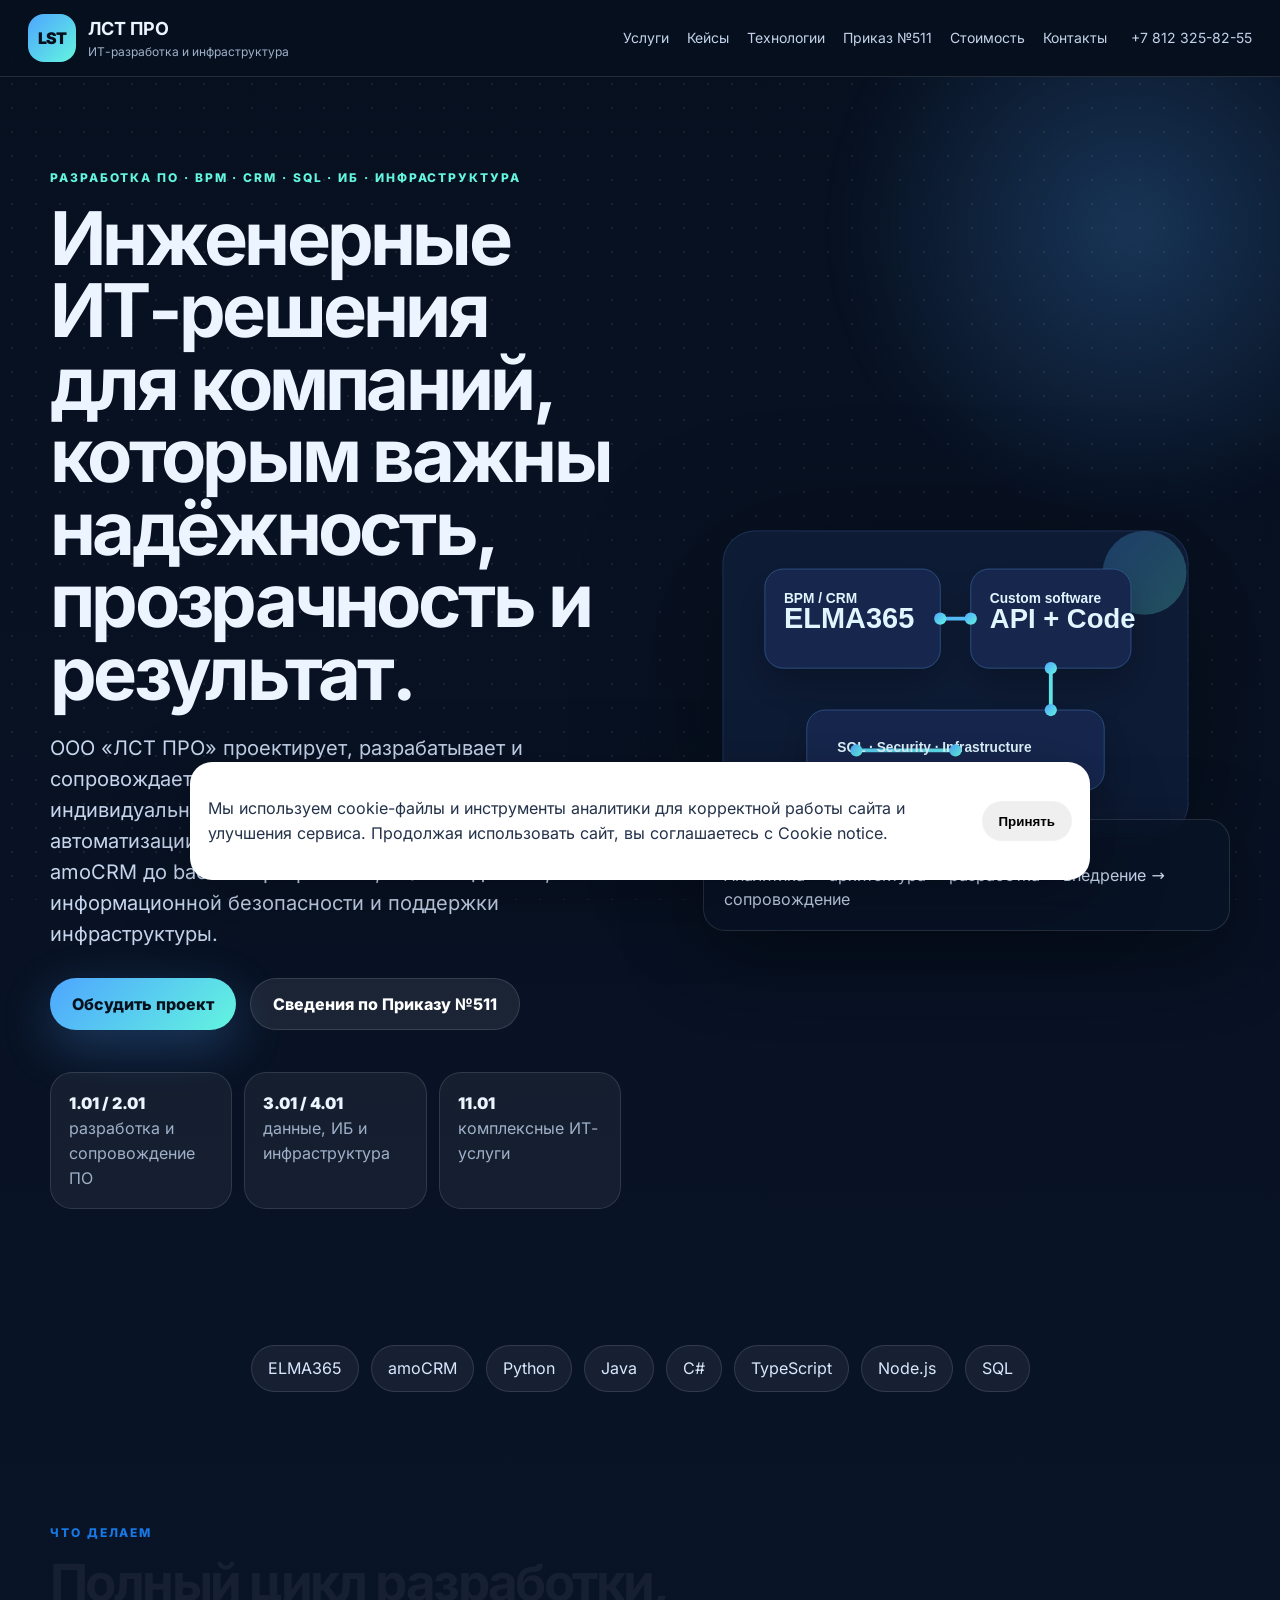
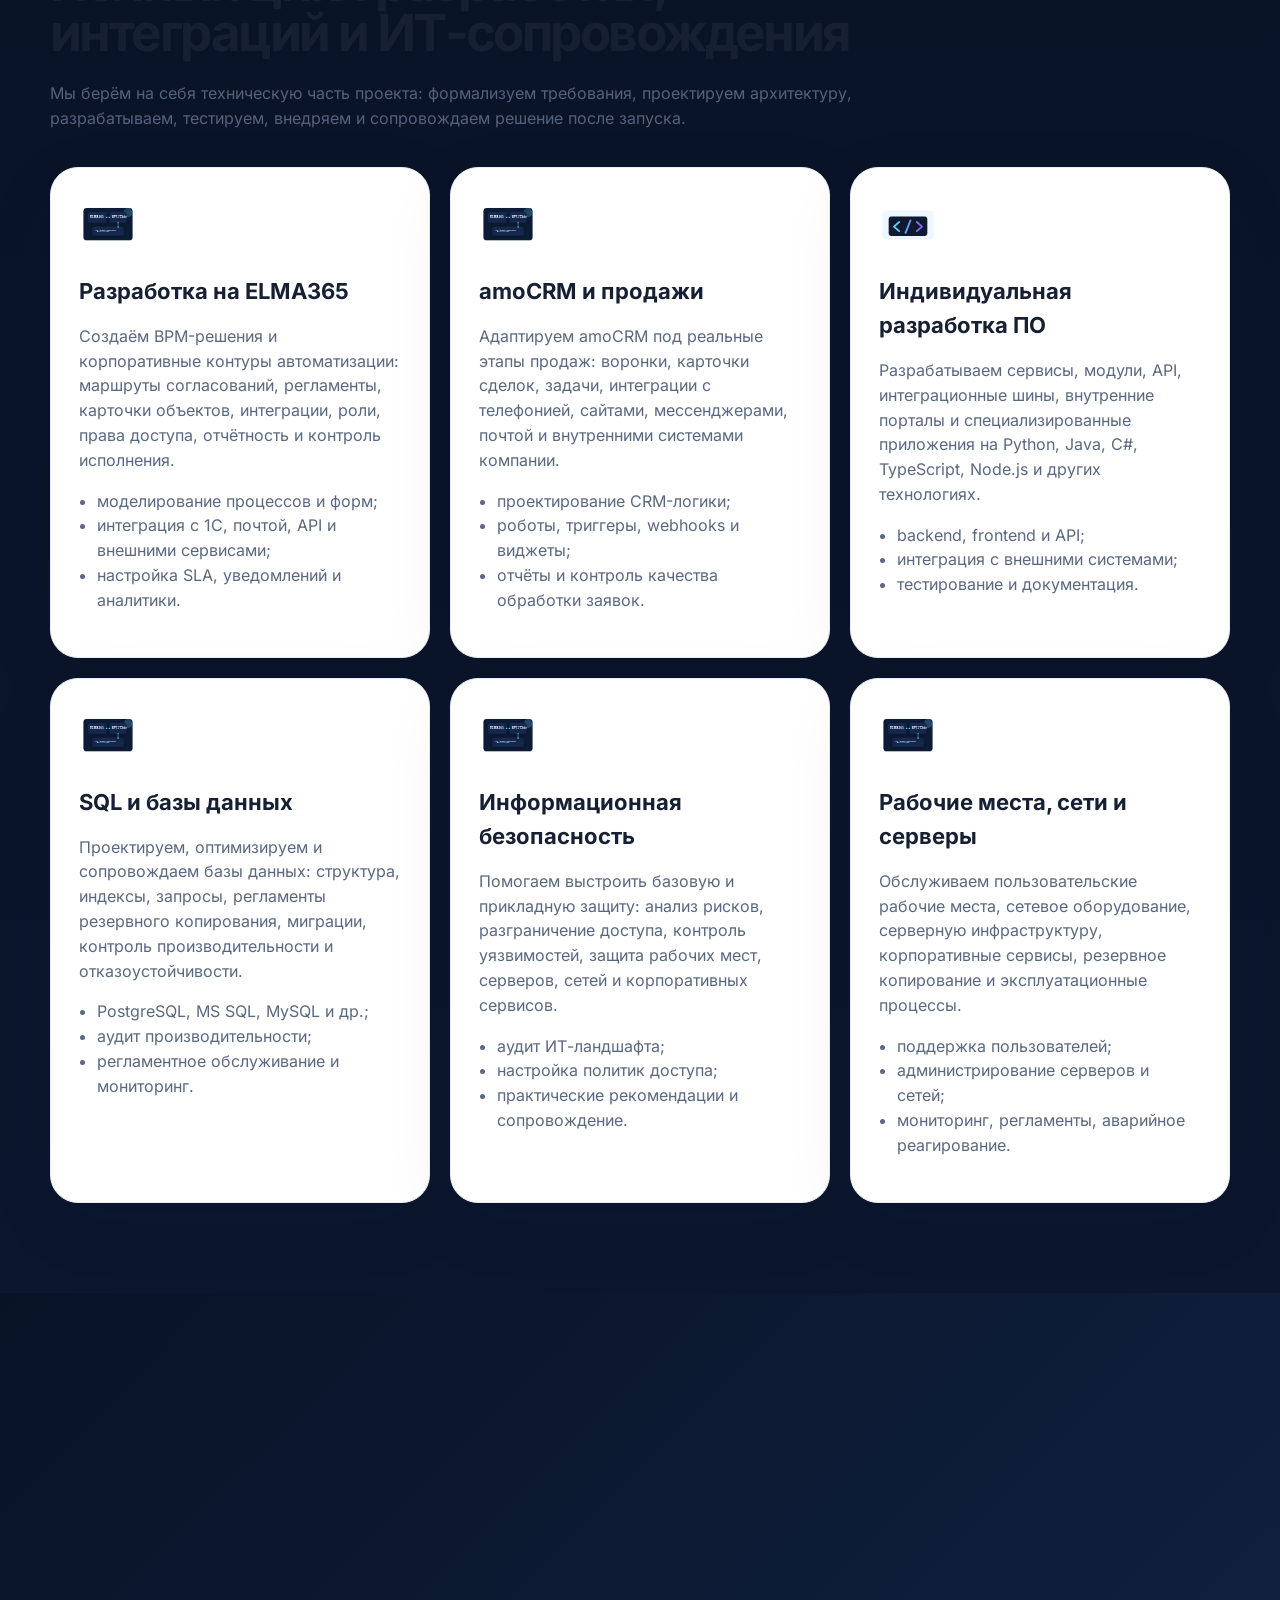
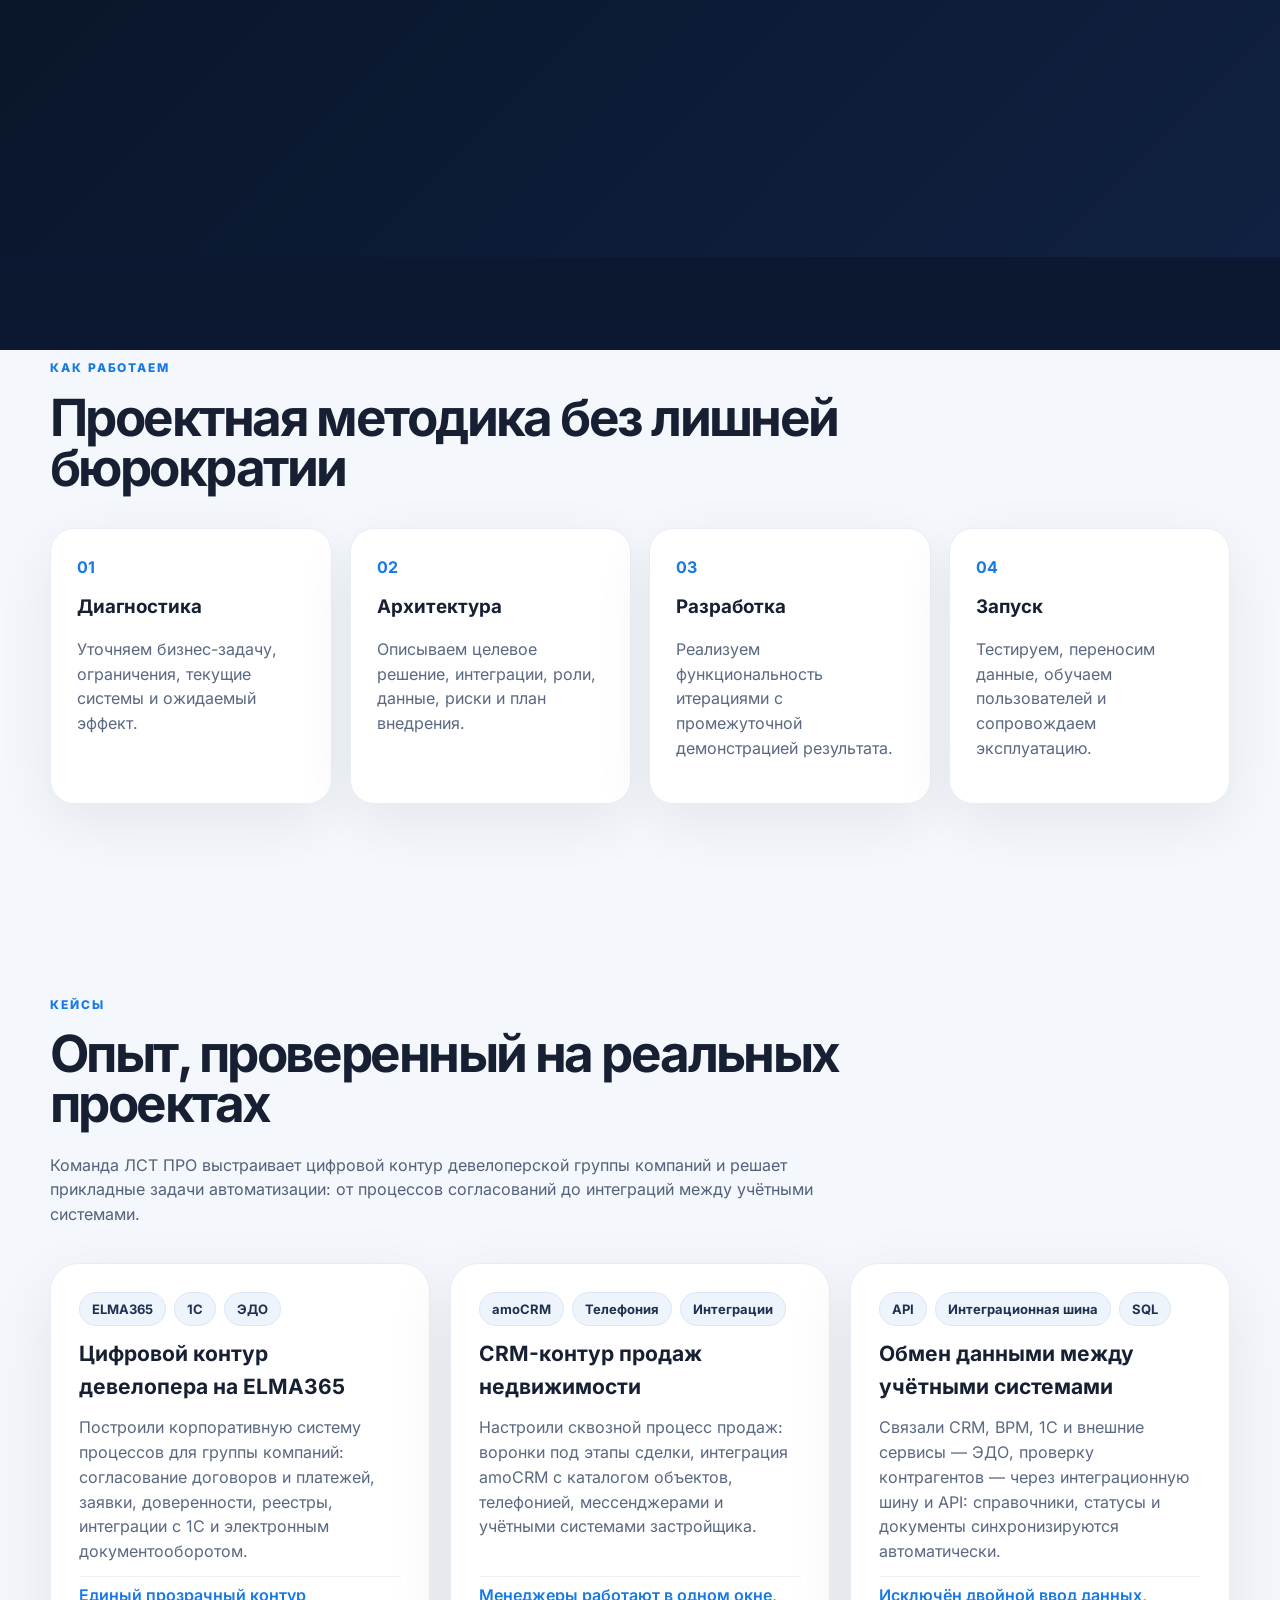
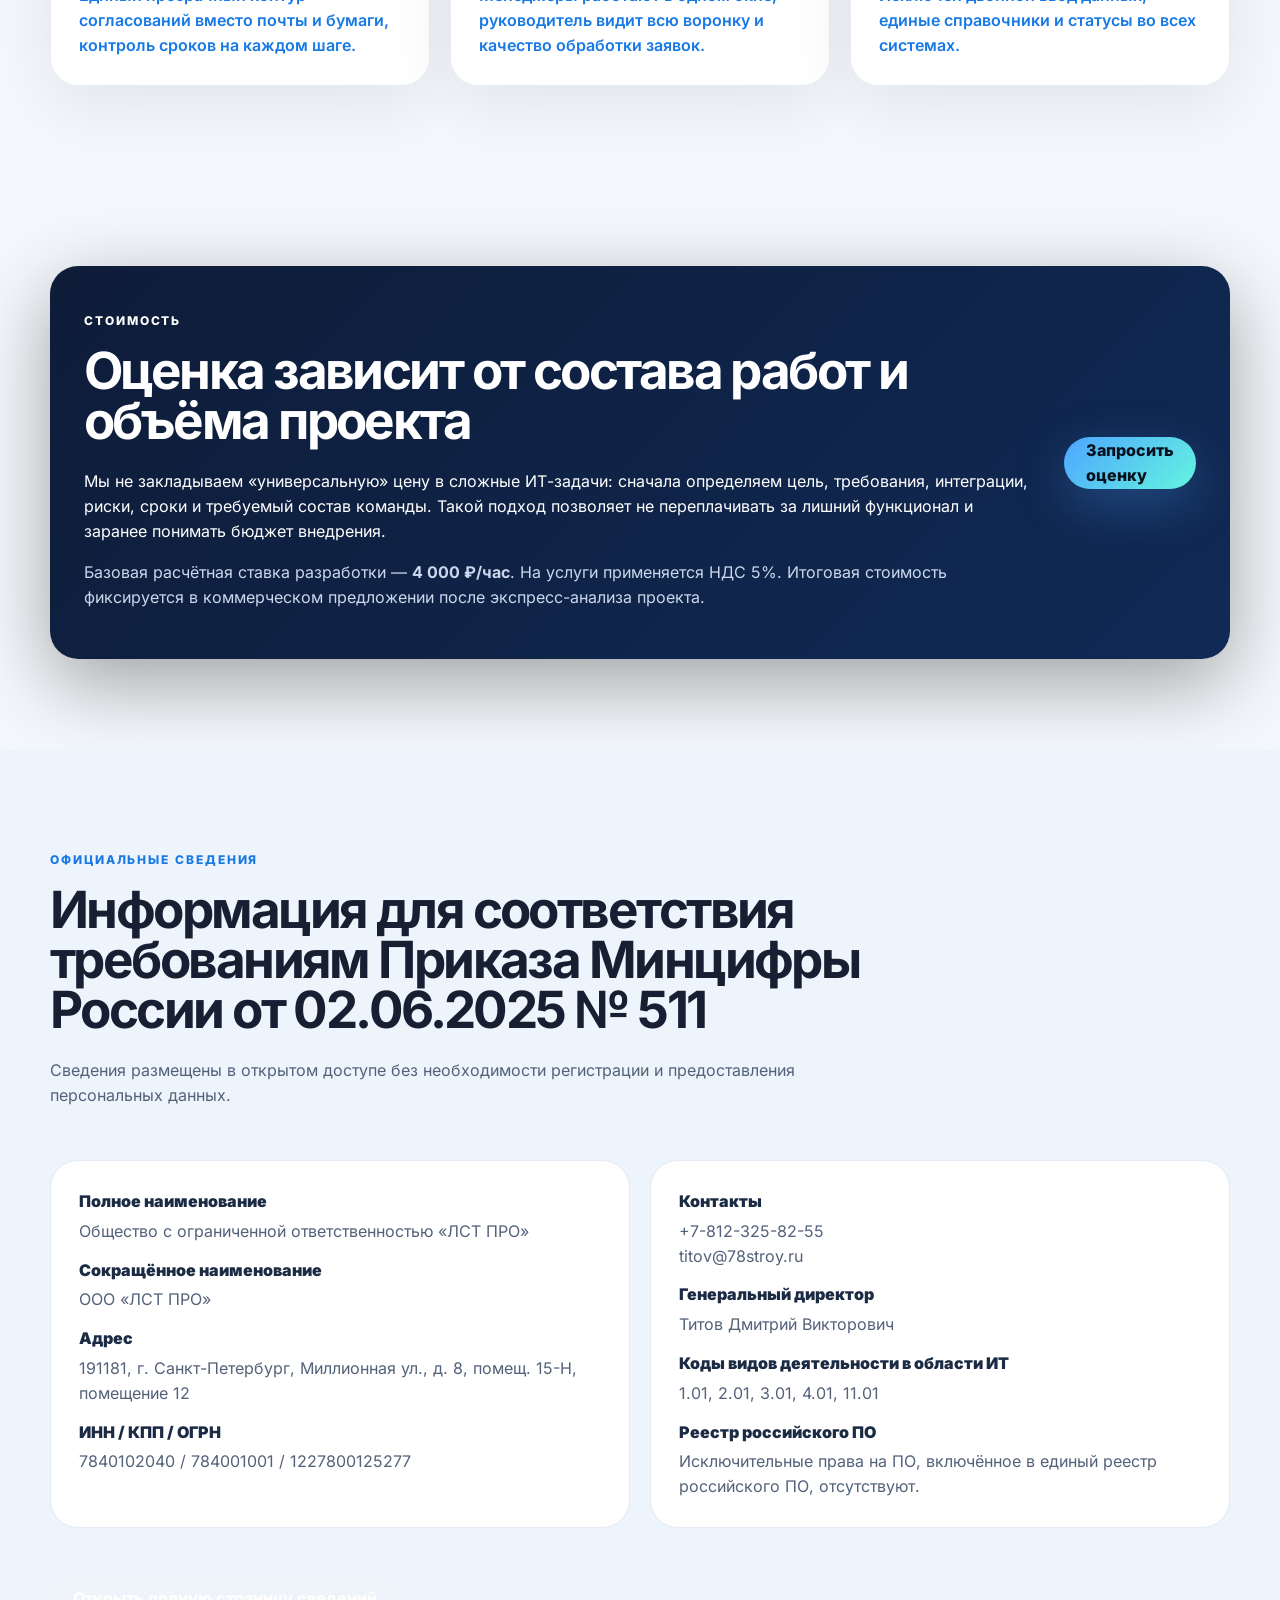
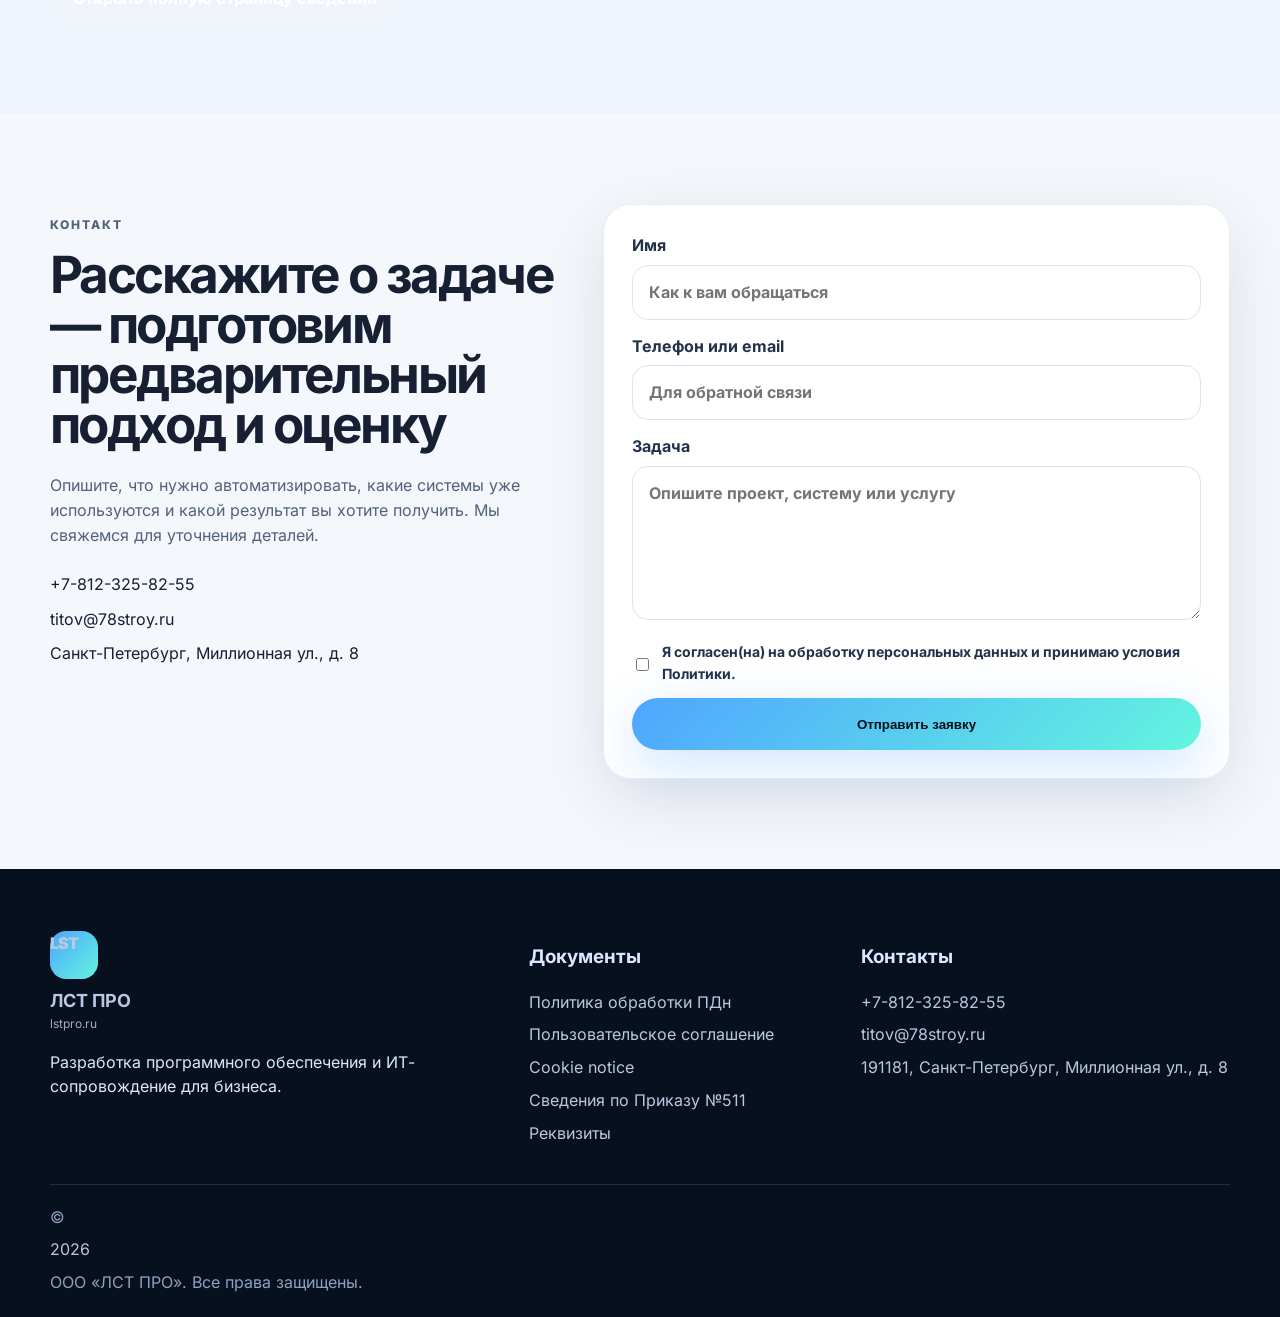
==== commit b255cabc: "Improve SEO, typography, icons, a11y; add case studies section - Human-readable title and refreshed " ====
--- a/index.html
+++ b/index.html
@@ -3,33 +3,45 @@
 <head>
   <meta charset="utf-8">
   <meta name="viewport" content="width=device-width, initial-scale=1">
-  <title>ООО «ЛСТ ПРО» — разработка ПО, ELMA365, amoCRM, Python, Java, C#, TypeScript</title>
-  <meta name="description" content="ООО «ЛСТ ПРО»: разработка программного обеспечения по индивидуальным требованиям заказчика, ELMA365, amoCRM, Python, Java, C#, TypeScript, Node.js, SQL, ИБ и ИТ-инфраструктура.">
-  <meta name="keywords" content="ЛСТ ПРО, lstpro, разработка ПО, ELMA365, amoCRM, Python, Java, C#, TypeScript, Node.js, SQL, информационная безопасность, ИТ обслуживание">
+  <title>ЛСТ ПРО — разработка ПО и автоматизация бизнеса: ELMA365, amoCRM, интеграции | Санкт-Петербург</title>
+  <meta name="description" content="ООО «ЛСТ ПРО»: разработка программного обеспечения по индивидуальным требованиям заказчика — автоматизация процессов на ELMA365 и amoCRM, интеграции с 1С, backend-разработка, базы данных, информационная безопасность и ИТ-инфраструктура.">
   <meta name="robots" content="index,follow,max-image-preview:large">
   <meta property="og:type" content="website">
   <meta property="og:title" content="ООО «ЛСТ ПРО» — инженерная ИТ-разработка для бизнеса">
   <meta property="og:description" content="Проектируем, разрабатываем и сопровождаем ПО, CRM, BPM, базы данных и ИТ-инфраструктуру.">
   <meta property="og:url" content="https://lstpro.ru/">
-  <meta property="og:image" content="https://lstpro.ru/assets/og.svg">
+  <meta property="og:image" content="https://lstpro.ru/assets/og.jpg">
+  <meta property="og:image:type" content="image/jpeg">
+  <meta property="og:image:width" content="1200">
+  <meta property="og:image:height" content="630">
+  <meta property="og:locale" content="ru_RU">
+  <meta name="twitter:card" content="summary_large_image">
+  <meta name="twitter:title" content="ООО «ЛСТ ПРО» — инженерная ИТ-разработка для бизнеса">
+  <meta name="twitter:description" content="Проектируем, разрабатываем и сопровождаем ПО, CRM, BPM, базы данных и ИТ-инфраструктуру.">
+  <meta name="twitter:image" content="https://lstpro.ru/assets/og.jpg">
   <meta name="theme-color" content="#0a1224">
   <link rel="canonical" href="https://lstpro.ru/">
   <link rel="icon" href="/assets/favicon.svg" type="image/svg+xml">
+  <link rel="icon" href="/favicon.ico" sizes="32x32">
+  <link rel="apple-touch-icon" href="/assets/apple-touch-icon.png">
   <link rel="preload" href="/style.css" as="style">
+  <link rel="preload" href="/assets/fonts/inter-var-cyrillic.woff2" as="font" type="font/woff2" crossorigin>
+  <link rel="preload" href="/assets/fonts/inter-var-latin.woff2" as="font" type="font/woff2" crossorigin>
   <link rel="stylesheet" href="/style.css">
+  <script>document.documentElement.classList.add('js')</script>
   <script type="application/ld+json">
-  {"@context":"https://schema.org","@type":"Organization","name":"Общество с ограниченной ответственностью «ЛСТ ПРО»","alternateName":"ООО «ЛСТ ПРО»","url":"https://lstpro.ru/","email":"titov@78stroy.ru","telephone":"+7-812-325-82-55","address":{"@type":"PostalAddress","addressLocality":"Санкт-Петербург","streetAddress":"Миллионная ул., д. 8, помещ. 15-Н, помещение 12","postalCode":"191181","addressCountry":"RU"},"taxID":"7840102040","founder":"Титов Дмитрий Викторович","sameAs":[]}
+  {"@context":"https://schema.org","@type":"Organization","name":"Общество с ограниченной ответственностью «ЛСТ ПРО»","alternateName":"ООО «ЛСТ ПРО»","url":"https://lstpro.ru/","logo":"https://lstpro.ru/assets/favicon.svg","image":"https://lstpro.ru/assets/og.jpg","email":"titov@78stroy.ru","telephone":"+7-812-325-82-55","contactPoint":{"@type":"ContactPoint","telephone":"+7-812-325-82-55","email":"titov@78stroy.ru","contactType":"customer service","availableLanguage":"Russian"},"address":{"@type":"PostalAddress","addressLocality":"Санкт-Петербург","streetAddress":"Миллионная ул., д. 8, помещ. 15-Н, помещение 12","postalCode":"191181","addressCountry":"RU"},"taxID":"7840102040","founder":"Титов Дмитрий Викторович"}
   </script>
 </head>
 <body>
   <div class="noise"></div>
   <header class="site-header" id="top">
     <a class="brand" href="#top" aria-label="ЛСТ ПРО главная"><span class="brand-mark">LST</span><span><strong>ЛСТ ПРО</strong><small>ИТ-разработка и инфраструктура</small></span></a>
-    <nav class="nav" aria-label="Основная навигация">
-      <a href="#services">Услуги</a><a href="#tech">Технологии</a><a href="#compliance">Приказ №511</a><a href="#price">Стоимость</a><a href="#contacts">Контакты</a>
+    <nav class="nav" id="mainnav" aria-label="Основная навигация">
+      <a href="#services">Услуги</a><a href="#cases">Кейсы</a><a href="#tech">Технологии</a><a href="#compliance">Приказ №511</a><a href="#price">Стоимость</a><a href="#contacts">Контакты</a>
     </nav>
     <a class="header-phone" href="tel:+78123258255">+7 812 325-82-55</a>
-    <button class="burger" type="button" aria-label="Открыть меню"><span></span><span></span></button>
+    <button class="burger" type="button" aria-label="Открыть меню" aria-expanded="false" aria-controls="mainnav"><span></span><span></span></button>
   </header>
 
   <main>
@@ -74,6 +86,15 @@
       <div class="timeline"><div><b>01</b><h3>Диагностика</h3><p>Уточняем бизнес-задачу, ограничения, текущие системы и ожидаемый эффект.</p></div><div><b>02</b><h3>Архитектура</h3><p>Описываем целевое решение, интеграции, роли, данные, риски и план внедрения.</p></div><div><b>03</b><h3>Разработка</h3><p>Реализуем функциональность итерациями с промежуточной демонстрацией результата.</p></div><div><b>04</b><h3>Запуск</h3><p>Тестируем, переносим данные, обучаем пользователей и сопровождаем эксплуатацию.</p></div></div>
     </section>
 
+    <section class="section container" id="cases">
+      <div class="section-head reveal"><p class="eyebrow">Кейсы</p><h2>Опыт, проверенный на реальных проектах</h2><p>Команда ЛСТ ПРО выстраивает цифровой контур девелоперской группы компаний и решает прикладные задачи автоматизации: от процессов согласований до интеграций между учётными системами.</p></div>
+      <div class="case-grid">
+        <article class="case-card reveal"><div class="case-tags"><span>ELMA365</span><span>1С</span><span>ЭДО</span></div><h3>Цифровой контур девелопера на ELMA365</h3><p>Построили корпоративную систему процессов для группы компаний: согласование договоров и платежей, заявки, доверенности, реестры, интеграции с 1С и электронным документооборотом.</p><p class="case-result">Единый прозрачный контур согласований вместо почты и бумаги, контроль сроков на каждом шаге.</p></article>
+        <article class="case-card reveal"><div class="case-tags"><span>amoCRM</span><span>Телефония</span><span>Интеграции</span></div><h3>CRM-контур продаж недвижимости</h3><p>Настроили сквозной процесс продаж: воронки под этапы сделки, интеграция amoCRM с каталогом объектов, телефонией, мессенджерами и учётными системами застройщика.</p><p class="case-result">Менеджеры работают в одном окне, руководитель видит всю воронку и качество обработки заявок.</p></article>
+        <article class="case-card reveal"><div class="case-tags"><span>API</span><span>Интеграционная шина</span><span>SQL</span></div><h3>Обмен данными между учётными системами</h3><p>Связали CRM, BPM, 1С и внешние сервисы — ЭДО, проверку контрагентов — через интеграционную шину и API: справочники, статусы и документы синхронизируются автоматически.</p><p class="case-result">Исключён двойной ввод данных, единые справочники и статусы во всех системах.</p></article>
+      </div>
+    </section>
+
     <section class="section container" id="price">
       <div class="price-card reveal"><div><p class="eyebrow">Стоимость</p><h2>Оценка зависит от состава работ и объёма проекта</h2><p>Мы не закладываем «универсальную» цену в сложные ИТ-задачи: сначала определяем цель, требования, интеграции, риски, сроки и требуемый состав команды. Такой подход позволяет не переплачивать за лишний функционал и заранее понимать бюджет внедрения.</p><p class="muted">Базовая расчётная ставка разработки — <strong>4 000 ₽/час</strong>. На услуги применяется НДС 5%. Итоговая стоимость фиксируется в коммерческом предложении после экспресс-анализа проекта.</p></div><a class="btn primary" href="#request">Запросить оценку</a></div>
     </section>
@@ -97,7 +118,7 @@
           <label>Имя<input name="name" autocomplete="name" required placeholder="Как к вам обращаться"></label>
           <label>Телефон или email<input name="contact" autocomplete="email" required placeholder="Для обратной связи"></label>
           <label>Задача<textarea name="message" rows="5" required placeholder="Опишите проект, систему или услугу"></textarea></label>
-          <label class="check"><input type="checkbox" required> <span>Я согласен(на) на обработку персональных данных и принимаю условия <a href="/privacy.html">Политики</a>.</span></label>
+          <label class="check"><input type="checkbox" name="consent" value="Согласие на обработку персональных данных получено" required> <span>Я согласен(на) на обработку персональных данных и принимаю условия <a href="/privacy.html">Политики</a>.</span></label>
           <button class="btn primary" type="submit">Отправить заявку</button>
         </form>
       </div>
--- a/style.css
+++ b/style.css
@@ -1 +1 @@
-:root{--bg:#07101f;--bg2:#0b1730;--text:#ecf4ff;--muted:#9fb0c9;--line:rgba(255,255,255,.12);--card:rgba(255,255,255,.07);--card2:#fff;--ink:#172033;--blue:#4ea5ff;--cyan:#63f5df;--gold:#f4c76b;--radius:28px;--shadow:0 24px 80px rgba(0,0,0,.35)}*{box-sizing:border-box}html{scroll-behavior:smooth}body{margin:0;font-family:Inter,system-ui,-apple-system,Segoe UI,Roboto,Arial,sans-serif;background:linear-gradient(180deg,var(--bg),#0c1831 46%,#f4f7fb 46%);color:var(--text);line-height:1.55}a{color:inherit;text-decoration:none}img{max-width:100%;display:block}.noise{position:fixed;inset:0;pointer-events:none;opacity:.08;background-image:radial-gradient(#fff 1px,transparent 1px);background-size:24px 24px;z-index:0}.container{width:min(1180px,calc(100% - 40px));margin:auto}.section{position:relative;padding:90px 0}.site-header{position:sticky;top:0;z-index:30;display:flex;align-items:center;gap:24px;padding:14px 28px;background:rgba(7,16,31,.82);backdrop-filter:blur(18px);border-bottom:1px solid var(--line)}.brand{display:flex;align-items:center;gap:12px;min-width:max-content}.brand-mark{display:grid;place-items:center;width:48px;height:48px;border-radius:16px;background:linear-gradient(135deg,var(--blue),var(--cyan));color:#06101d;font-weight:900;letter-spacing:-1px}.brand strong{display:block;font-size:18px}.brand small{display:block;color:var(--muted);font-size:12px}.nav{display:flex;gap:18px;align-items:center;margin-left:auto}.nav a,.header-phone{color:#d9e8ff;font-size:14px;opacity:.9}.nav a:hover,.header-phone:hover{color:#fff}.burger{display:none;margin-left:auto;background:none;border:0;color:#fff}.burger span{display:block;width:28px;height:2px;background:#fff;margin:6px}.hero{overflow:hidden;padding-top:80px}.hero:before{content:"";position:absolute;right:-200px;top:-200px;width:700px;height:700px;background:radial-gradient(circle,var(--blue),transparent 60%);opacity:.25;filter:blur(20px)}.hero-grid{display:grid;grid-template-columns:1.02fr .98fr;gap:60px;align-items:center}.eyebrow{color:var(--cyan);text-transform:uppercase;letter-spacing:.16em;font-size:12px;font-weight:800}.hero h1,.section h2{font-size:clamp(38px,6vw,74px);line-height:.98;margin:14px 0 24px;letter-spacing:-.05em}.section h2{font-size:clamp(30px,4vw,52px);color:inherit}.lead{font-size:20px;color:#c7d6ee;max-width:760px}.hero-actions,.center{display:flex;gap:14px;flex-wrap:wrap;margin-top:28px}.btn{display:inline-flex;align-items:center;justify-content:center;min-height:52px;padding:0 22px;border-radius:999px;border:1px solid var(--line);font-weight:800;cursor:pointer;transition:.25s}.btn.primary{background:linear-gradient(135deg,var(--blue),var(--cyan));color:#05101c;border:0;box-shadow:0 16px 50px rgba(78,165,255,.28)}.btn.ghost{background:rgba(255,255,255,.08);color:#fff}.btn.small{min-height:40px;padding:0 16px}.btn:hover{transform:translateY(-2px)}.metrics{display:grid;grid-template-columns:repeat(3,1fr);gap:12px;margin-top:42px}.metrics div{padding:18px;border:1px solid var(--line);border-radius:22px;background:rgba(255,255,255,.05)}dt{font-weight:900}dd{margin:0;color:var(--muted)}.hero-visual{position:relative}.hero-visual img{filter:drop-shadow(0 30px 70px rgba(0,0,0,.45))}.glass-card{position:absolute;left:22px;bottom:20px;padding:18px 20px;border:1px solid var(--line);border-radius:22px;background:rgba(9,20,39,.72);backdrop-filter:blur(18px);box-shadow:var(--shadow)}.glass-card b,.glass-card span{display:block}.glass-card span{color:#c4d2e9}.logos{display:flex;gap:12px;flex-wrap:wrap;justify-content:center;padding:30px 0}.logos span,.tech-cloud span{padding:10px 16px;border-radius:999px;border:1px solid var(--line);background:rgba(255,255,255,.06);color:#d9e8ff}.section-head{max-width:820px;margin-bottom:36px;color:var(--ink)}.section-head .eyebrow{color:#1779e6}.section-head p{color:#53627a}.service-grid{display:grid;grid-template-columns:repeat(3,1fr);gap:20px;color:var(--ink)}.service-card{padding:28px;border-radius:var(--radius);background:#fff;box-shadow:0 20px 70px rgba(18,31,56,.08);border:1px solid #e8edf5}.service-card img{width:58px;height:58px;margin-bottom:20px}.service-card h3{font-size:22px;margin:0 0 12px}.service-card p,.service-card li{color:#5a6880}.service-card ul{padding-left:18px}.dark{background:linear-gradient(135deg,#081326,#102141);overflow:hidden}.tech-grid{display:grid;grid-template-columns:.9fr 1.1fr;gap:60px;align-items:center}.tech-grid h2,.tech-grid p{color:#fff}.tech-grid p:not(.eyebrow){color:#c7d6ee}.tech-cloud{display:flex;flex-wrap:wrap;gap:12px}.process{color:var(--ink)}.timeline{display:grid;grid-template-columns:repeat(4,1fr);gap:18px}.timeline div{padding:26px;border-radius:24px;background:#fff;border:1px solid #e8edf5;box-shadow:0 18px 60px rgba(18,31,56,.07)}.timeline b{color:#1779e6}.timeline h3{margin:12px 0 8px}.timeline p{color:#5a6880}.price-card{display:flex;gap:32px;justify-content:space-between;align-items:center;padding:34px;border-radius:var(--radius);background:linear-gradient(135deg,#0e1c38,#102a56);box-shadow:var(--shadow)}.price-card h2,.price-card p{color:#fff}.price-card .muted{color:#cbd7eb}.compliance{background:#eef4fb;color:var(--ink)}.compliance-grid{display:grid;grid-template-columns:1fr 1fr;gap:20px}.compliance-grid dl{padding:28px;border-radius:var(--radius);background:#fff;border:1px solid #e3eaf4}.compliance-grid dt{margin-top:14px;color:#1c2b44}.compliance-grid dt:first-child{margin-top:0}.compliance-grid dd{color:#53627a;margin-top:5px}.contact-grid{display:grid;grid-template-columns:.9fr 1.1fr;gap:40px;color:var(--ink)}.contact-grid h2{color:var(--ink)}.contact-grid p{color:#53627a}.contact-lines{display:grid;gap:10px;margin-top:24px}.form{display:grid;gap:14px;padding:28px;border-radius:var(--radius);background:#fff;box-shadow:0 20px 70px rgba(18,31,56,.1);border:1px solid #e8edf5}.form label{font-weight:700;color:#23314a}.form input,.form textarea{width:100%;margin-top:7px;border:1px solid #dbe4f0;border-radius:16px;padding:14px 16px;font:inherit}.form textarea{resize:vertical}.check{display:flex;gap:10px;font-size:14px}.check input{width:auto}.hidden{display:none}.footer{background:#07101f;color:#d9e8ff;padding:54px 0 22px}.footer-grid{display:grid;grid-template-columns:1.2fr .8fr 1fr;gap:36px}.footer a,.footer span{display:block;color:#b9c8df;margin:8px 0}.footer-bottom{border-top:1px solid var(--line);margin-top:30px;padding-top:20px;color:#8fa2bd}.cookie{position:fixed;left:20px;right:20px;bottom:20px;z-index:60;display:none;align-items:center;gap:18px;justify-content:space-between;max-width:900px;margin:auto;padding:18px;border-radius:22px;background:#fff;color:#24324a;box-shadow:0 20px 80px rgba(0,0,0,.25)}.cookie.show{display:flex}.doc-page{background:#f4f7fb;color:var(--ink)}.doc-hero{padding:70px 0 30px;background:linear-gradient(135deg,#07101f,#102a56);color:#fff}.doc{padding:40px 0 90px}.doc article{background:#fff;border:1px solid #e8edf5;border-radius:28px;padding:34px;box-shadow:0 20px 70px rgba(18,31,56,.08)}.doc h1{font-size:clamp(34px,5vw,58px);letter-spacing:-.04em}.doc h2{margin-top:34px}.doc p,.doc li{color:#53627a}.table{width:100%;border-collapse:collapse;margin:20px 0}.table th,.table td{border:1px solid #e1e8f2;padding:12px;text-align:left}.table th{background:#f1f6fc;color:#1f3150}.reveal{opacity:0;transform:translateY(22px);transition:.7s ease}.reveal.visible{opacity:1;transform:none}@media(max-width:900px){.nav,.header-phone{display:none}.burger{display:block}.nav.open{position:absolute;display:grid;left:20px;right:20px;top:76px;padding:18px;background:#0b1730;border:1px solid var(--line);border-radius:20px}.hero-grid,.tech-grid,.contact-grid,.compliance-grid,.footer-grid{grid-template-columns:1fr}.service-grid{grid-template-columns:1fr 1fr}.timeline,.metrics{grid-template-columns:1fr 1fr}.price-card{display:block}.price-card .btn{margin-top:20px}}@media(max-width:620px){.container{width:min(100% - 24px,1180px)}.section{padding:60px 0}.service-grid,.timeline,.metrics{grid-template-columns:1fr}.site-header{padding:12px 14px}.cookie{display:none!important}.hero h1{font-size:42px}.footer-grid{gap:20px}.doc article{padding:22px}.table{font-size:14px}}
+@font-face{font-family:Inter;font-style:normal;font-weight:100 900;font-display:swap;src:url(/assets/fonts/inter-var-cyrillic.woff2) format('woff2');unicode-range:U+0301,U+0400-045F,U+0490-0491,U+04B0-04B1,U+2116}@font-face{font-family:Inter;font-style:normal;font-weight:100 900;font-display:swap;src:url(/assets/fonts/inter-var-latin-ext.woff2) format('woff2');unicode-range:U+0100-02BA,U+02BD-02C5,U+02C7-02CC,U+02CE-02D7,U+02DD-02FF,U+0304,U+0308,U+0329,U+1D00-1DBF,U+1E00-1E9F,U+1EF2-1EFF,U+2020,U+20A0-20AB,U+20AD-20C0,U+2113,U+2C60-2C7F,U+A720-A7FF}@font-face{font-family:Inter;font-style:normal;font-weight:100 900;font-display:swap;src:url(/assets/fonts/inter-var-latin.woff2) format('woff2');unicode-range:U+0000-00FF,U+0131,U+0152-0153,U+02BB-02BC,U+02C6,U+02DA,U+02DC,U+0304,U+0308,U+0329,U+2000-206F,U+20AC,U+2122,U+2191,U+2193,U+2212,U+2215,U+FEFF,U+FFFD}:root{--bg:#07101f;--bg2:#0b1730;--text:#ecf4ff;--muted:#9fb0c9;--line:rgba(255,255,255,.12);--card:rgba(255,255,255,.07);--card2:#fff;--ink:#172033;--blue:#4ea5ff;--cyan:#63f5df;--gold:#f4c76b;--radius:28px;--shadow:0 24px 80px rgba(0,0,0,.35)}*{box-sizing:border-box}html{scroll-behavior:smooth}body{margin:0;font-family:Inter,system-ui,-apple-system,Segoe UI,Roboto,Arial,sans-serif;background:linear-gradient(180deg,var(--bg),#0c1831 46%,#f4f7fb 46%);color:var(--text);line-height:1.55}a{color:inherit;text-decoration:none}img{max-width:100%;display:block}.noise{position:fixed;inset:0;pointer-events:none;opacity:.08;background-image:radial-gradient(#fff 1px,transparent 1px);background-size:24px 24px;z-index:0}.container{width:min(1180px,calc(100% - 40px));margin:auto}.section{position:relative;padding:90px 0}.site-header{position:sticky;top:0;z-index:30;display:flex;align-items:center;gap:24px;padding:14px 28px;background:rgba(7,16,31,.82);backdrop-filter:blur(18px);border-bottom:1px solid var(--line)}.brand{display:flex;align-items:center;gap:12px;min-width:max-content}.brand-mark{display:grid;place-items:center;width:48px;height:48px;border-radius:16px;background:linear-gradient(135deg,var(--blue),var(--cyan));color:#06101d;font-weight:900;letter-spacing:-1px}.brand strong{display:block;font-size:18px}.brand small{display:block;color:var(--muted);font-size:12px}.nav{display:flex;gap:18px;align-items:center;margin-left:auto}.nav a,.header-phone{color:#d9e8ff;font-size:14px;opacity:.9}.nav a:hover,.header-phone:hover{color:#fff}.burger{display:none;margin-left:auto;background:none;border:0;color:#fff}.burger span{display:block;width:28px;height:2px;background:#fff;margin:6px}.hero{overflow:hidden;padding-top:80px}.hero:before{content:"";position:absolute;right:-200px;top:-200px;width:700px;height:700px;background:radial-gradient(circle,var(--blue),transparent 60%);opacity:.25;filter:blur(20px)}.hero-grid{display:grid;grid-template-columns:1.02fr .98fr;gap:60px;align-items:center}.eyebrow{color:var(--cyan);text-transform:uppercase;letter-spacing:.16em;font-size:12px;font-weight:800}.hero h1,.section h2{font-size:clamp(38px,6vw,74px);line-height:.98;margin:14px 0 24px;letter-spacing:-.05em}.section h2{font-size:clamp(30px,4vw,52px);color:inherit}.lead{font-size:20px;color:#c7d6ee;max-width:760px}.hero-actions,.center{display:flex;gap:14px;flex-wrap:wrap;margin-top:28px}.btn{display:inline-flex;align-items:center;justify-content:center;min-height:52px;padding:0 22px;border-radius:999px;border:1px solid var(--line);font-weight:800;cursor:pointer;transition:.25s}.btn.primary{background:linear-gradient(135deg,var(--blue),var(--cyan));color:#05101c;border:0;box-shadow:0 16px 50px rgba(78,165,255,.28)}.btn.ghost{background:rgba(255,255,255,.08);color:#fff}.btn.small{min-height:40px;padding:0 16px}.btn:hover{transform:translateY(-2px)}.metrics{display:grid;grid-template-columns:repeat(3,1fr);gap:12px;margin-top:42px}.metrics div{padding:18px;border:1px solid var(--line);border-radius:22px;background:rgba(255,255,255,.05)}dt{font-weight:900}dd{margin:0;color:var(--muted)}.hero-visual{position:relative}.hero-visual img{filter:drop-shadow(0 30px 70px rgba(0,0,0,.45))}.glass-card{position:absolute;left:22px;bottom:20px;padding:18px 20px;border:1px solid var(--line);border-radius:22px;background:rgba(9,20,39,.72);backdrop-filter:blur(18px);box-shadow:var(--shadow)}.glass-card b,.glass-card span{display:block}.glass-card span{color:#c4d2e9}.logos{display:flex;gap:12px;flex-wrap:wrap;justify-content:center;padding:30px 0}.logos span,.tech-cloud span{padding:10px 16px;border-radius:999px;border:1px solid var(--line);background:rgba(255,255,255,.06);color:#d9e8ff}.section-head{max-width:820px;margin-bottom:36px;color:var(--ink)}.section-head .eyebrow{color:#1779e6}.section-head p{color:#53627a}.service-grid{display:grid;grid-template-columns:repeat(3,1fr);gap:20px;color:var(--ink)}.service-card{padding:28px;border-radius:var(--radius);background:#fff;box-shadow:0 20px 70px rgba(18,31,56,.08);border:1px solid #e8edf5}.service-card img{width:58px;height:58px;margin-bottom:20px}.service-card h3{font-size:22px;margin:0 0 12px}.service-card p,.service-card li{color:#5a6880}.service-card ul{padding-left:18px}.dark{background:linear-gradient(135deg,#081326,#102141);overflow:hidden}.tech-grid{display:grid;grid-template-columns:.9fr 1.1fr;gap:60px;align-items:center}.tech-grid h2,.tech-grid p{color:#fff}.tech-grid p:not(.eyebrow){color:#c7d6ee}.tech-cloud{display:flex;flex-wrap:wrap;gap:12px}.process{color:var(--ink)}.timeline{display:grid;grid-template-columns:repeat(4,1fr);gap:18px}.timeline div{padding:26px;border-radius:24px;background:#fff;border:1px solid #e8edf5;box-shadow:0 18px 60px rgba(18,31,56,.07)}.timeline b{color:#1779e6}.timeline h3{margin:12px 0 8px}.timeline p{color:#5a6880}.case-grid{display:grid;grid-template-columns:repeat(3,1fr);gap:20px;color:var(--ink)}.case-card{display:flex;flex-direction:column;gap:12px;padding:28px;border-radius:var(--radius);background:#fff;border:1px solid #e8edf5;box-shadow:0 20px 70px rgba(18,31,56,.08)}.case-card h3{margin:0;font-size:21px}.case-card p{margin:0;color:#5a6880}.case-tags{display:flex;flex-wrap:wrap;gap:8px}.case-tags span{padding:6px 12px;border-radius:999px;background:#eef4fb;border:1px solid #dbe7f5;color:#1f3150;font-size:13px;font-weight:700}.case-card .case-result{margin-top:auto;padding-top:6px;border-top:1px solid #eef2f8;color:#1779e6;font-weight:600}.price-card{display:flex;gap:32px;justify-content:space-between;align-items:center;padding:34px;border-radius:var(--radius);background:linear-gradient(135deg,#0e1c38,#102a56);box-shadow:var(--shadow)}.price-card h2,.price-card p{color:#fff}.price-card .muted{color:#cbd7eb}.compliance{background:#eef4fb;color:var(--ink)}.compliance-grid{display:grid;grid-template-columns:1fr 1fr;gap:20px}.compliance-grid dl{padding:28px;border-radius:var(--radius);background:#fff;border:1px solid #e3eaf4}.compliance-grid dt{margin-top:14px;color:#1c2b44}.compliance-grid dt:first-child{margin-top:0}.compliance-grid dd{color:#53627a;margin-top:5px}.contact-grid{display:grid;grid-template-columns:.9fr 1.1fr;gap:40px;color:var(--ink)}.contact-grid h2{color:var(--ink)}.contact-grid p{color:#53627a}.contact-lines{display:grid;gap:10px;margin-top:24px}.form{display:grid;gap:14px;padding:28px;border-radius:var(--radius);background:#fff;box-shadow:0 20px 70px rgba(18,31,56,.1);border:1px solid #e8edf5}.form label{font-weight:700;color:#23314a}.form input,.form textarea{width:100%;margin-top:7px;border:1px solid #dbe4f0;border-radius:16px;padding:14px 16px;font:inherit}.form textarea{resize:vertical}.check{display:flex;gap:10px;font-size:14px}.check input{width:auto}.hidden{display:none}.footer{background:#07101f;color:#d9e8ff;padding:54px 0 22px}.footer-grid{display:grid;grid-template-columns:1.2fr .8fr 1fr;gap:36px}.footer a,.footer span{display:block;color:#b9c8df;margin:8px 0}.footer-bottom{border-top:1px solid var(--line);margin-top:30px;padding-top:20px;color:#8fa2bd}.cookie{position:fixed;left:20px;right:20px;bottom:20px;z-index:60;display:none;align-items:center;gap:18px;justify-content:space-between;max-width:900px;margin:auto;padding:18px;border-radius:22px;background:#fff;color:#24324a;box-shadow:0 20px 80px rgba(0,0,0,.25)}.cookie.show{display:flex}.doc-page{background:#f4f7fb;color:var(--ink)}.doc-hero{padding:70px 0 30px;background:linear-gradient(135deg,#07101f,#102a56);color:#fff}.doc{padding:40px 0 90px}.doc article{background:#fff;border:1px solid #e8edf5;border-radius:28px;padding:34px;box-shadow:0 20px 70px rgba(18,31,56,.08)}.doc h1{font-size:clamp(34px,5vw,58px);letter-spacing:-.04em}.doc h2{margin-top:34px}.doc p,.doc li{color:#53627a}.table{width:100%;border-collapse:collapse;margin:20px 0}.table th,.table td{border:1px solid #e1e8f2;padding:12px;text-align:left}.table th{background:#f1f6fc;color:#1f3150}.js .reveal{opacity:0;transform:translateY(22px);transition:.7s ease}.js .reveal.visible{opacity:1;transform:none}@media(prefers-reduced-motion:reduce){.js .reveal{opacity:1;transform:none;transition:none}}@media(max-width:900px){.nav,.header-phone{display:none}.burger{display:block}.nav.open{position:absolute;display:grid;left:20px;right:20px;top:76px;padding:18px;background:#0b1730;border:1px solid var(--line);border-radius:20px}.hero-grid,.tech-grid,.contact-grid,.compliance-grid,.footer-grid{grid-template-columns:1fr}.service-grid,.case-grid{grid-template-columns:1fr 1fr}.timeline,.metrics{grid-template-columns:1fr 1fr}.price-card{display:block}.price-card .btn{margin-top:20px}}@media(max-width:620px){.container{width:min(100% - 24px,1180px)}.section{padding:60px 0}.service-grid,.case-grid,.timeline,.metrics{grid-template-columns:1fr}.site-header{padding:12px 14px}.cookie{left:12px;right:12px;bottom:12px;padding:16px;font-size:14px}.cookie.show{flex-direction:column;align-items:stretch;gap:12px}.cookie p{margin:0}.cookie .btn{width:100%}.hero h1{font-size:42px}.footer-grid{gap:20px}.doc article{padding:22px}.table{font-size:14px}}
--- a/style.css
+++ b/style.css
@@ -1 +1 @@
-:root{--bg:#07101f;--bg2:#0b1730;--text:#ecf4ff;--muted:#9fb0c9;--line:rgba(255,255,255,.12);--card:rgba(255,255,255,.07);--card2:#fff;--ink:#172033;--blue:#4ea5ff;--cyan:#63f5df;--gold:#f4c76b;--radius:28px;--shadow:0 24px 80px rgba(0,0,0,.35)}*{box-sizing:border-box}html{scroll-behavior:smooth}body{margin:0;font-family:Inter,system-ui,-apple-system,Segoe UI,Roboto,Arial,sans-serif;background:linear-gradient(180deg,var(--bg),#0c1831 46%,#f4f7fb 46%);color:var(--text);line-height:1.55}a{color:inherit;text-decoration:none}img{max-width:100%;display:block}.noise{position:fixed;inset:0;pointer-events:none;opacity:.08;background-image:radial-gradient(#fff 1px,transparent 1px);background-size:24px 24px;z-index:0}.container{width:min(1180px,calc(100% - 40px));margin:auto}.section{position:relative;padding:90px 0}.site-header{position:sticky;top:0;z-index:30;display:flex;align-items:center;gap:24px;padding:14px 28px;background:rgba(7,16,31,.82);backdrop-filter:blur(18px);border-bottom:1px solid var(--line)}.brand{display:flex;align-items:center;gap:12px;min-width:max-content}.brand-mark{display:grid;place-items:center;width:48px;height:48px;border-radius:16px;background:linear-gradient(135deg,var(--blue),var(--cyan));color:#06101d;font-weight:900;letter-spacing:-1px}.brand strong{display:block;font-size:18px}.brand small{display:block;color:var(--muted);font-size:12px}.nav{display:flex;gap:18px;align-items:center;margin-left:auto}.nav a,.header-phone{color:#d9e8ff;font-size:14px;opacity:.9}.nav a:hover,.header-phone:hover{color:#fff}.burger{display:none;margin-left:auto;background:none;border:0;color:#fff}.burger span{display:block;width:28px;height:2px;background:#fff;margin:6px}.hero{overflow:hidden;padding-top:80px}.hero:before{content:"";position:absolute;right:-200px;top:-200px;width:700px;height:700px;background:radial-gradient(circle,var(--blue),transparent 60%);opacity:.25;filter:blur(20px)}.hero-grid{display:grid;grid-template-columns:1.02fr .98fr;gap:60px;align-items:center}.eyebrow{color:var(--cyan);text-transform:uppercase;letter-spacing:.16em;font-size:12px;font-weight:800}.hero h1,.section h2{font-size:clamp(38px,6vw,74px);line-height:.98;margin:14px 0 24px;letter-spacing:-.05em}.section h2{font-size:clamp(30px,4vw,52px);color:inherit}.lead{font-size:20px;color:#c7d6ee;max-width:760px}.hero-actions,.center{display:flex;gap:14px;flex-wrap:wrap;margin-top:28px}.btn{display:inline-flex;align-items:center;justify-content:center;min-height:52px;padding:0 22px;border-radius:999px;border:1px solid var(--line);font-weight:800;cursor:pointer;transition:.25s}.btn.primary{background:linear-gradient(135deg,var(--blue),var(--cyan));color:#05101c;border:0;box-shadow:0 16px 50px rgba(78,165,255,.28)}.btn.ghost{background:rgba(255,255,255,.08);color:#fff}.btn.small{min-height:40px;padding:0 16px}.btn:hover{transform:translateY(-2px)}.metrics{display:grid;grid-template-columns:repeat(3,1fr);gap:12px;margin-top:42px}.metrics div{padding:18px;border:1px solid var(--line);border-radius:22px;background:rgba(255,255,255,.05)}dt{font-weight:900}dd{margin:0;color:var(--muted)}.hero-visual{position:relative}.hero-visual img{filter:drop-shadow(0 30px 70px rgba(0,0,0,.45))}.glass-card{position:absolute;left:22px;bottom:20px;padding:18px 20px;border:1px solid var(--line);border-radius:22px;background:rgba(9,20,39,.72);backdrop-filter:blur(18px);box-shadow:var(--shadow)}.glass-card b,.glass-card span{display:block}.glass-card span{color:#c4d2e9}.logos{display:flex;gap:12px;flex-wrap:wrap;justify-content:center;padding:30px 0}.logos span,.tech-cloud span{padding:10px 16px;border-radius:999px;border:1px solid var(--line);background:rgba(255,255,255,.06);color:#d9e8ff}.section-head{max-width:820px;margin-bottom:36px;color:var(--ink)}.section-head .eyebrow{color:#1779e6}.section-head p{color:#53627a}.service-grid{display:grid;grid-template-columns:repeat(3,1fr);gap:20px;color:var(--ink)}.service-card{padding:28px;border-radius:var(--radius);background:#fff;box-shadow:0 20px 70px rgba(18,31,56,.08);border:1px solid #e8edf5}.service-card img{width:58px;height:58px;margin-bottom:20px}.service-card h3{font-size:22px;margin:0 0 12px}.service-card p,.service-card li{color:#5a6880}.service-card ul{padding-left:18px}.dark{background:linear-gradient(135deg,#081326,#102141);overflow:hidden}.tech-grid{display:grid;grid-template-columns:.9fr 1.1fr;gap:60px;align-items:center}.tech-grid h2,.tech-grid p{color:#fff}.tech-grid p:not(.eyebrow){color:#c7d6ee}.tech-cloud{display:flex;flex-wrap:wrap;gap:12px}.process{color:var(--ink)}.timeline{display:grid;grid-template-columns:repeat(4,1fr);gap:18px}.timeline div{padding:26px;border-radius:24px;background:#fff;border:1px solid #e8edf5;box-shadow:0 18px 60px rgba(18,31,56,.07)}.timeline b{color:#1779e6}.timeline h3{margin:12px 0 8px}.timeline p{color:#5a6880}.price-card{display:flex;gap:32px;justify-content:space-between;align-items:center;padding:34px;border-radius:var(--radius);background:linear-gradient(135deg,#0e1c38,#102a56);box-shadow:var(--shadow)}.price-card h2,.price-card p{color:#fff}.price-card .muted{color:#cbd7eb}.compliance{background:#eef4fb;color:var(--ink)}.compliance-grid{display:grid;grid-template-columns:1fr 1fr;gap:20px}.compliance-grid dl{padding:28px;border-radius:var(--radius);background:#fff;border:1px solid #e3eaf4}.compliance-grid dt{margin-top:14px;color:#1c2b44}.compliance-grid dt:first-child{margin-top:0}.compliance-grid dd{color:#53627a;margin-top:5px}.contact-grid{display:grid;grid-template-columns:.9fr 1.1fr;gap:40px;color:var(--ink)}.contact-grid h2{color:var(--ink)}.contact-grid p{color:#53627a}.contact-lines{display:grid;gap:10px;margin-top:24px}.form{display:grid;gap:14px;padding:28px;border-radius:var(--radius);background:#fff;box-shadow:0 20px 70px rgba(18,31,56,.1);border:1px solid #e8edf5}.form label{font-weight:700;color:#23314a}.form input,.form textarea{width:100%;margin-top:7px;border:1px solid #dbe4f0;border-radius:16px;padding:14px 16px;font:inherit}.form textarea{resize:vertical}.check{display:flex;gap:10px;font-size:14px}.check input{width:auto}.hidden{display:none}.footer{background:#07101f;color:#d9e8ff;padding:54px 0 22px}.footer-grid{display:grid;grid-template-columns:1.2fr .8fr 1fr;gap:36px}.footer a,.footer span{display:block;color:#b9c8df;margin:8px 0}.footer-bottom{border-top:1px solid var(--line);margin-top:30px;padding-top:20px;color:#8fa2bd}.cookie{position:fixed;left:20px;right:20px;bottom:20px;z-index:60;display:none;align-items:center;gap:18px;justify-content:space-between;max-width:900px;margin:auto;padding:18px;border-radius:22px;background:#fff;color:#24324a;box-shadow:0 20px 80px rgba(0,0,0,.25)}.cookie.show{display:flex}.doc-page{background:#f4f7fb;color:var(--ink)}.doc-hero{padding:70px 0 30px;background:linear-gradient(135deg,#07101f,#102a56);color:#fff}.doc{padding:40px 0 90px}.doc article{background:#fff;border:1px solid #e8edf5;border-radius:28px;padding:34px;box-shadow:0 20px 70px rgba(18,31,56,.08)}.doc h1{font-size:clamp(34px,5vw,58px);letter-spacing:-.04em}.doc h2{margin-top:34px}.doc p,.doc li{color:#53627a}.table{width:100%;border-collapse:collapse;margin:20px 0}.table th,.table td{border:1px solid #e1e8f2;padding:12px;text-align:left}.table th{background:#f1f6fc;color:#1f3150}.reveal{opacity:0;transform:translateY(22px);transition:.7s ease}.reveal.visible{opacity:1;transform:none}@media(max-width:900px){.nav,.header-phone{display:none}.burger{display:block}.nav.open{position:absolute;display:grid;left:20px;right:20px;top:76px;padding:18px;background:#0b1730;border:1px solid var(--line);border-radius:20px}.hero-grid,.tech-grid,.contact-grid,.compliance-grid,.footer-grid{grid-template-columns:1fr}.service-grid{grid-template-columns:1fr 1fr}.timeline,.metrics{grid-template-columns:1fr 1fr}.price-card{display:block}.price-card .btn{margin-top:20px}}@media(max-width:620px){.container{width:min(100% - 24px,1180px)}.section{padding:60px 0}.service-grid,.timeline,.metrics{grid-template-columns:1fr}.site-header{padding:12px 14px}.cookie{display:none!important}.hero h1{font-size:42px}.footer-grid{gap:20px}.doc article{padding:22px}.table{font-size:14px}}
+@font-face{font-family:Inter;font-style:normal;font-weight:100 900;font-display:swap;src:url(/assets/fonts/inter-var-cyrillic.woff2) format('woff2');unicode-range:U+0301,U+0400-045F,U+0490-0491,U+04B0-04B1,U+2116}@font-face{font-family:Inter;font-style:normal;font-weight:100 900;font-display:swap;src:url(/assets/fonts/inter-var-latin-ext.woff2) format('woff2');unicode-range:U+0100-02BA,U+02BD-02C5,U+02C7-02CC,U+02CE-02D7,U+02DD-02FF,U+0304,U+0308,U+0329,U+1D00-1DBF,U+1E00-1E9F,U+1EF2-1EFF,U+2020,U+20A0-20AB,U+20AD-20C0,U+2113,U+2C60-2C7F,U+A720-A7FF}@font-face{font-family:Inter;font-style:normal;font-weight:100 900;font-display:swap;src:url(/assets/fonts/inter-var-latin.woff2) format('woff2');unicode-range:U+0000-00FF,U+0131,U+0152-0153,U+02BB-02BC,U+02C6,U+02DA,U+02DC,U+0304,U+0308,U+0329,U+2000-206F,U+20AC,U+2122,U+2191,U+2193,U+2212,U+2215,U+FEFF,U+FFFD}:root{--bg:#07101f;--bg2:#0b1730;--text:#ecf4ff;--muted:#9fb0c9;--line:rgba(255,255,255,.12);--card:rgba(255,255,255,.07);--card2:#fff;--ink:#172033;--blue:#4ea5ff;--cyan:#63f5df;--gold:#f4c76b;--radius:28px;--shadow:0 24px 80px rgba(0,0,0,.35)}*{box-sizing:border-box}html{scroll-behavior:smooth}body{margin:0;font-family:Inter,system-ui,-apple-system,Segoe UI,Roboto,Arial,sans-serif;background:linear-gradient(180deg,var(--bg),#0c1831 46%,#f4f7fb 46%);color:var(--text);line-height:1.55}a{color:inherit;text-decoration:none}img{max-width:100%;display:block}.noise{position:fixed;inset:0;pointer-events:none;opacity:.08;background-image:radial-gradient(#fff 1px,transparent 1px);background-size:24px 24px;z-index:0}.container{width:min(1180px,calc(100% - 40px));margin:auto}.section{position:relative;padding:90px 0}.site-header{position:sticky;top:0;z-index:30;display:flex;align-items:center;gap:24px;padding:14px 28px;background:rgba(7,16,31,.82);backdrop-filter:blur(18px);border-bottom:1px solid var(--line)}.brand{display:flex;align-items:center;gap:12px;min-width:max-content}.brand-mark{display:grid;place-items:center;width:48px;height:48px;border-radius:16px;background:linear-gradient(135deg,var(--blue),var(--cyan));color:#06101d;font-weight:900;letter-spacing:-1px}.brand strong{display:block;font-size:18px}.brand small{display:block;color:var(--muted);font-size:12px}.nav{display:flex;gap:18px;align-items:center;margin-left:auto}.nav a,.header-phone{color:#d9e8ff;font-size:14px;opacity:.9}.nav a:hover,.header-phone:hover{color:#fff}.burger{display:none;margin-left:auto;background:none;border:0;color:#fff}.burger span{display:block;width:28px;height:2px;background:#fff;margin:6px}.hero{overflow:hidden;padding-top:80px}.hero:before{content:"";position:absolute;right:-200px;top:-200px;width:700px;height:700px;background:radial-gradient(circle,var(--blue),transparent 60%);opacity:.25;filter:blur(20px)}.hero-grid{display:grid;grid-template-columns:1.02fr .98fr;gap:60px;align-items:center}.eyebrow{color:var(--cyan);text-transform:uppercase;letter-spacing:.16em;font-size:12px;font-weight:800}.hero h1,.section h2{font-size:clamp(38px,6vw,74px);line-height:.98;margin:14px 0 24px;letter-spacing:-.05em}.section h2{font-size:clamp(30px,4vw,52px);color:inherit}.lead{font-size:20px;color:#c7d6ee;max-width:760px}.hero-actions,.center{display:flex;gap:14px;flex-wrap:wrap;margin-top:28px}.btn{display:inline-flex;align-items:center;justify-content:center;min-height:52px;padding:0 22px;border-radius:999px;border:1px solid var(--line);font-weight:800;cursor:pointer;transition:.25s}.btn.primary{background:linear-gradient(135deg,var(--blue),var(--cyan));color:#05101c;border:0;box-shadow:0 16px 50px rgba(78,165,255,.28)}.btn.ghost{background:rgba(255,255,255,.08);color:#fff}.btn.small{min-height:40px;padding:0 16px}.btn:hover{transform:translateY(-2px)}.metrics{display:grid;grid-template-columns:repeat(3,1fr);gap:12px;margin-top:42px}.metrics div{padding:18px;border:1px solid var(--line);border-radius:22px;background:rgba(255,255,255,.05)}dt{font-weight:900}dd{margin:0;color:var(--muted)}.hero-visual{position:relative}.hero-visual img{filter:drop-shadow(0 30px 70px rgba(0,0,0,.45))}.glass-card{position:absolute;left:22px;bottom:20px;padding:18px 20px;border:1px solid var(--line);border-radius:22px;background:rgba(9,20,39,.72);backdrop-filter:blur(18px);box-shadow:var(--shadow)}.glass-card b,.glass-card span{display:block}.glass-card span{color:#c4d2e9}.logos{display:flex;gap:12px;flex-wrap:wrap;justify-content:center;padding:30px 0}.logos span,.tech-cloud span{padding:10px 16px;border-radius:999px;border:1px solid var(--line);background:rgba(255,255,255,.06);color:#d9e8ff}.section-head{max-width:820px;margin-bottom:36px;color:var(--ink)}.section-head .eyebrow{color:#1779e6}.section-head p{color:#53627a}.service-grid{display:grid;grid-template-columns:repeat(3,1fr);gap:20px;color:var(--ink)}.service-card{padding:28px;border-radius:var(--radius);background:#fff;box-shadow:0 20px 70px rgba(18,31,56,.08);border:1px solid #e8edf5}.service-card img{width:58px;height:58px;margin-bottom:20px}.service-card h3{font-size:22px;margin:0 0 12px}.service-card p,.service-card li{color:#5a6880}.service-card ul{padding-left:18px}.dark{background:linear-gradient(135deg,#081326,#102141);overflow:hidden}.tech-grid{display:grid;grid-template-columns:.9fr 1.1fr;gap:60px;align-items:center}.tech-grid h2,.tech-grid p{color:#fff}.tech-grid p:not(.eyebrow){color:#c7d6ee}.tech-cloud{display:flex;flex-wrap:wrap;gap:12px}.process{color:var(--ink)}.timeline{display:grid;grid-template-columns:repeat(4,1fr);gap:18px}.timeline div{padding:26px;border-radius:24px;background:#fff;border:1px solid #e8edf5;box-shadow:0 18px 60px rgba(18,31,56,.07)}.timeline b{color:#1779e6}.timeline h3{margin:12px 0 8px}.timeline p{color:#5a6880}.case-grid{display:grid;grid-template-columns:repeat(3,1fr);gap:20px;color:var(--ink)}.case-card{display:flex;flex-direction:column;gap:12px;padding:28px;border-radius:var(--radius);background:#fff;border:1px solid #e8edf5;box-shadow:0 20px 70px rgba(18,31,56,.08)}.case-card h3{margin:0;font-size:21px}.case-card p{margin:0;color:#5a6880}.case-tags{display:flex;flex-wrap:wrap;gap:8px}.case-tags span{padding:6px 12px;border-radius:999px;background:#eef4fb;border:1px solid #dbe7f5;color:#1f3150;font-size:13px;font-weight:700}.case-card .case-result{margin-top:auto;padding-top:6px;border-top:1px solid #eef2f8;color:#1779e6;font-weight:600}.price-card{display:flex;gap:32px;justify-content:space-between;align-items:center;padding:34px;border-radius:var(--radius);background:linear-gradient(135deg,#0e1c38,#102a56);box-shadow:var(--shadow)}.price-card h2,.price-card p{color:#fff}.price-card .muted{color:#cbd7eb}.compliance{background:#eef4fb;color:var(--ink)}.compliance-grid{display:grid;grid-template-columns:1fr 1fr;gap:20px}.compliance-grid dl{padding:28px;border-radius:var(--radius);background:#fff;border:1px solid #e3eaf4}.compliance-grid dt{margin-top:14px;color:#1c2b44}.compliance-grid dt:first-child{margin-top:0}.compliance-grid dd{color:#53627a;margin-top:5px}.contact-grid{display:grid;grid-template-columns:.9fr 1.1fr;gap:40px;color:var(--ink)}.contact-grid h2{color:var(--ink)}.contact-grid p{color:#53627a}.contact-lines{display:grid;gap:10px;margin-top:24px}.form{display:grid;gap:14px;padding:28px;border-radius:var(--radius);background:#fff;box-shadow:0 20px 70px rgba(18,31,56,.1);border:1px solid #e8edf5}.form label{font-weight:700;color:#23314a}.form input,.form textarea{width:100%;margin-top:7px;border:1px solid #dbe4f0;border-radius:16px;padding:14px 16px;font:inherit}.form textarea{resize:vertical}.check{display:flex;gap:10px;font-size:14px}.check input{width:auto}.hidden{display:none}.footer{background:#07101f;color:#d9e8ff;padding:54px 0 22px}.footer-grid{display:grid;grid-template-columns:1.2fr .8fr 1fr;gap:36px}.footer a,.footer span{display:block;color:#b9c8df;margin:8px 0}.footer-bottom{border-top:1px solid var(--line);margin-top:30px;padding-top:20px;color:#8fa2bd}.cookie{position:fixed;left:20px;right:20px;bottom:20px;z-index:60;display:none;align-items:center;gap:18px;justify-content:space-between;max-width:900px;margin:auto;padding:18px;border-radius:22px;background:#fff;color:#24324a;box-shadow:0 20px 80px rgba(0,0,0,.25)}.cookie.show{display:flex}.doc-page{background:#f4f7fb;color:var(--ink)}.doc-hero{padding:70px 0 30px;background:linear-gradient(135deg,#07101f,#102a56);color:#fff}.doc{padding:40px 0 90px}.doc article{background:#fff;border:1px solid #e8edf5;border-radius:28px;padding:34px;box-shadow:0 20px 70px rgba(18,31,56,.08)}.doc h1{font-size:clamp(34px,5vw,58px);letter-spacing:-.04em}.doc h2{margin-top:34px}.doc p,.doc li{color:#53627a}.table{width:100%;border-collapse:collapse;margin:20px 0}.table th,.table td{border:1px solid #e1e8f2;padding:12px;text-align:left}.table th{background:#f1f6fc;color:#1f3150}.js .reveal{opacity:0;transform:translateY(22px);transition:.7s ease}.js .reveal.visible{opacity:1;transform:none}@media(prefers-reduced-motion:reduce){.js .reveal{opacity:1;transform:none;transition:none}}@media(max-width:900px){.nav,.header-phone{display:none}.burger{display:block}.nav.open{position:absolute;display:grid;left:20px;right:20px;top:76px;padding:18px;background:#0b1730;border:1px solid var(--line);border-radius:20px}.hero-grid,.tech-grid,.contact-grid,.compliance-grid,.footer-grid{grid-template-columns:1fr}.service-grid,.case-grid{grid-template-columns:1fr 1fr}.timeline,.metrics{grid-template-columns:1fr 1fr}.price-card{display:block}.price-card .btn{margin-top:20px}}@media(max-width:620px){.container{width:min(100% - 24px,1180px)}.section{padding:60px 0}.service-grid,.case-grid,.timeline,.metrics{grid-template-columns:1fr}.site-header{padding:12px 14px}.cookie{left:12px;right:12px;bottom:12px;padding:16px;font-size:14px}.cookie.show{flex-direction:column;align-items:stretch;gap:12px}.cookie p{margin:0}.cookie .btn{width:100%}.hero h1{font-size:42px}.footer-grid{gap:20px}.doc article{padding:22px}.table{font-size:14px}}
